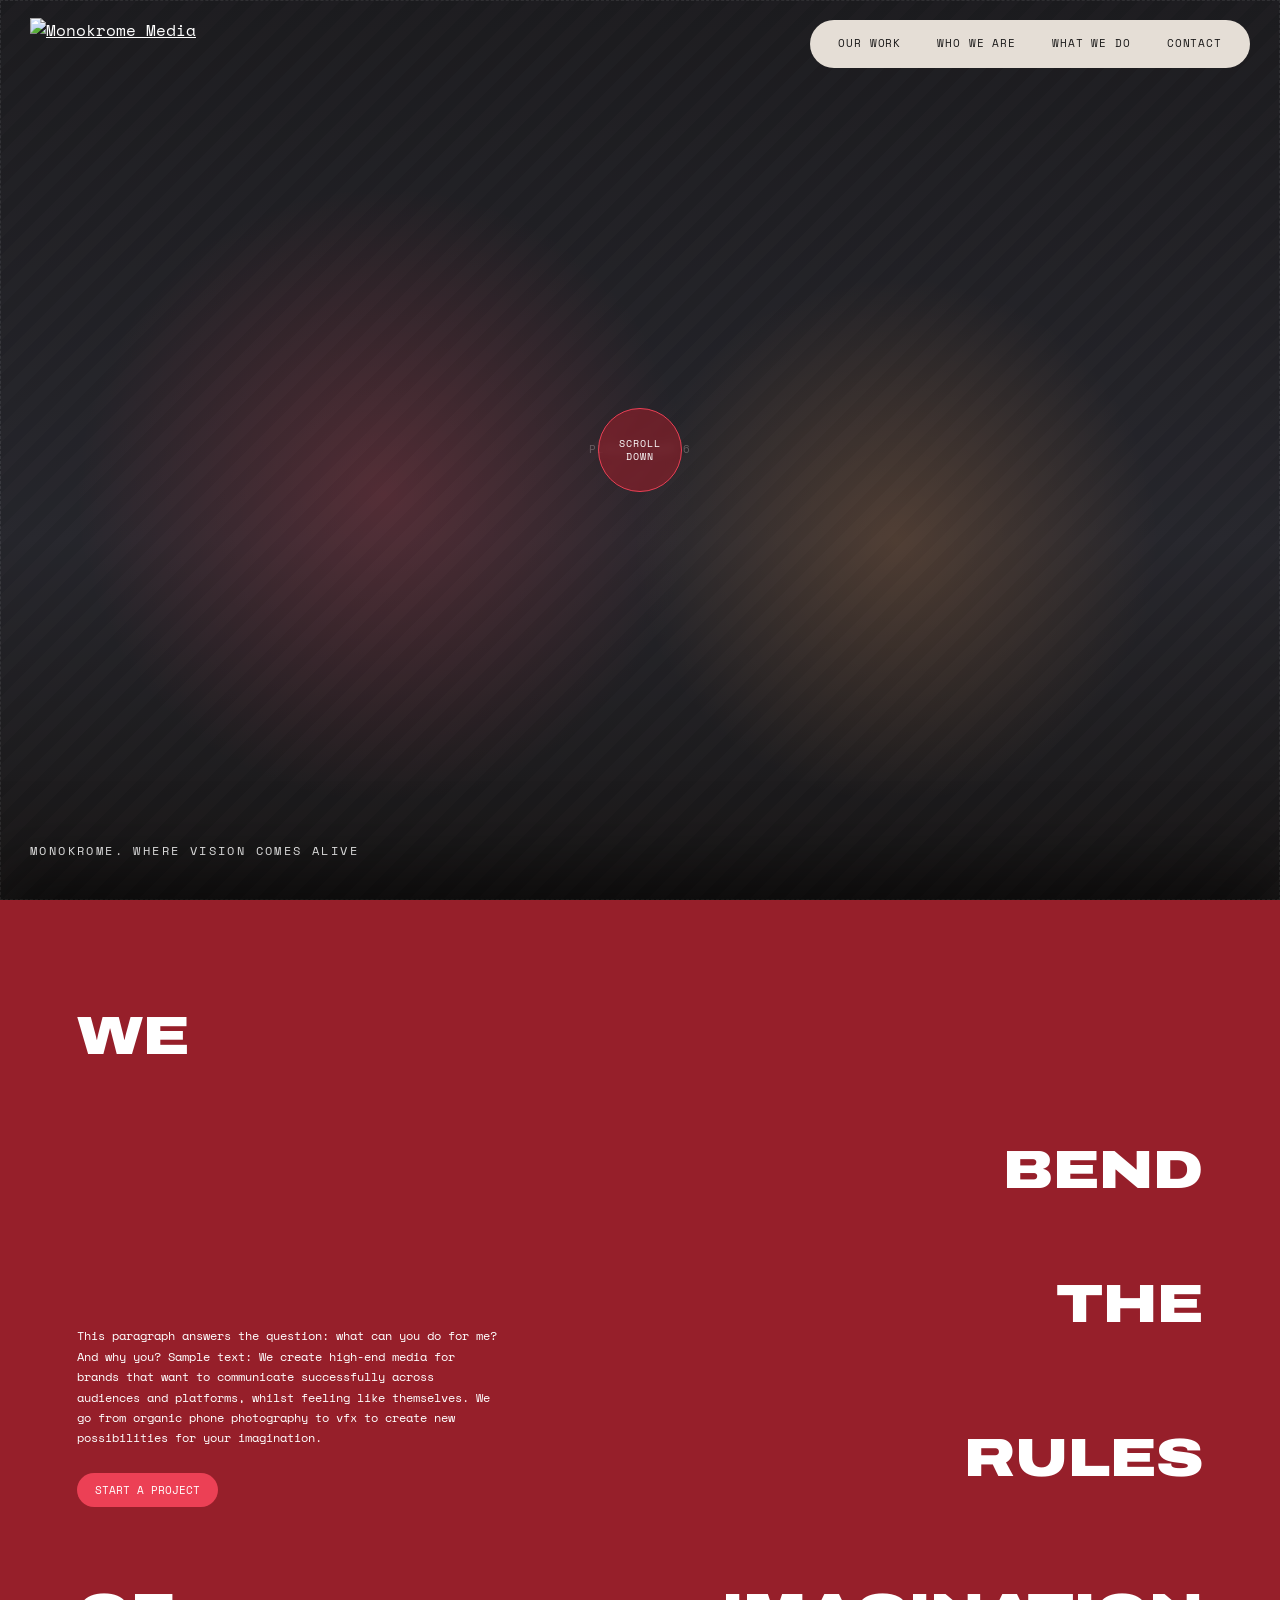
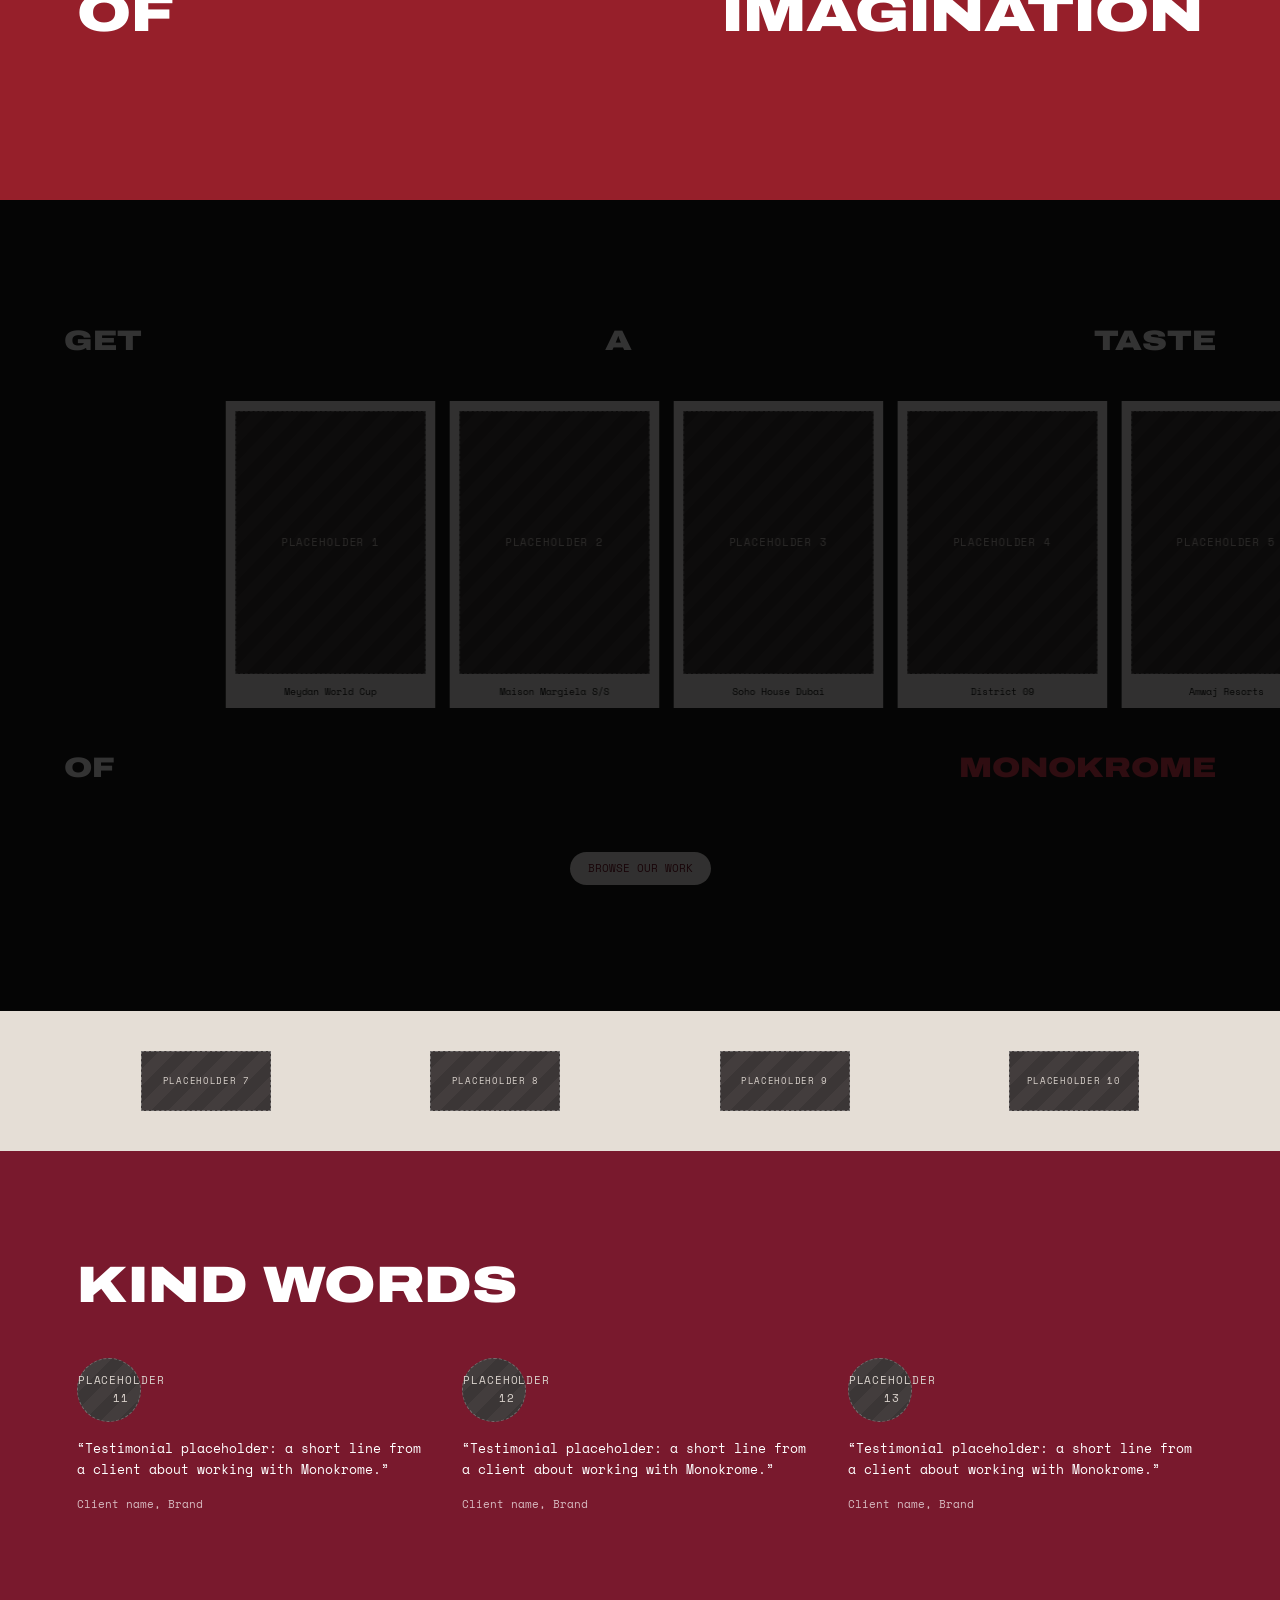
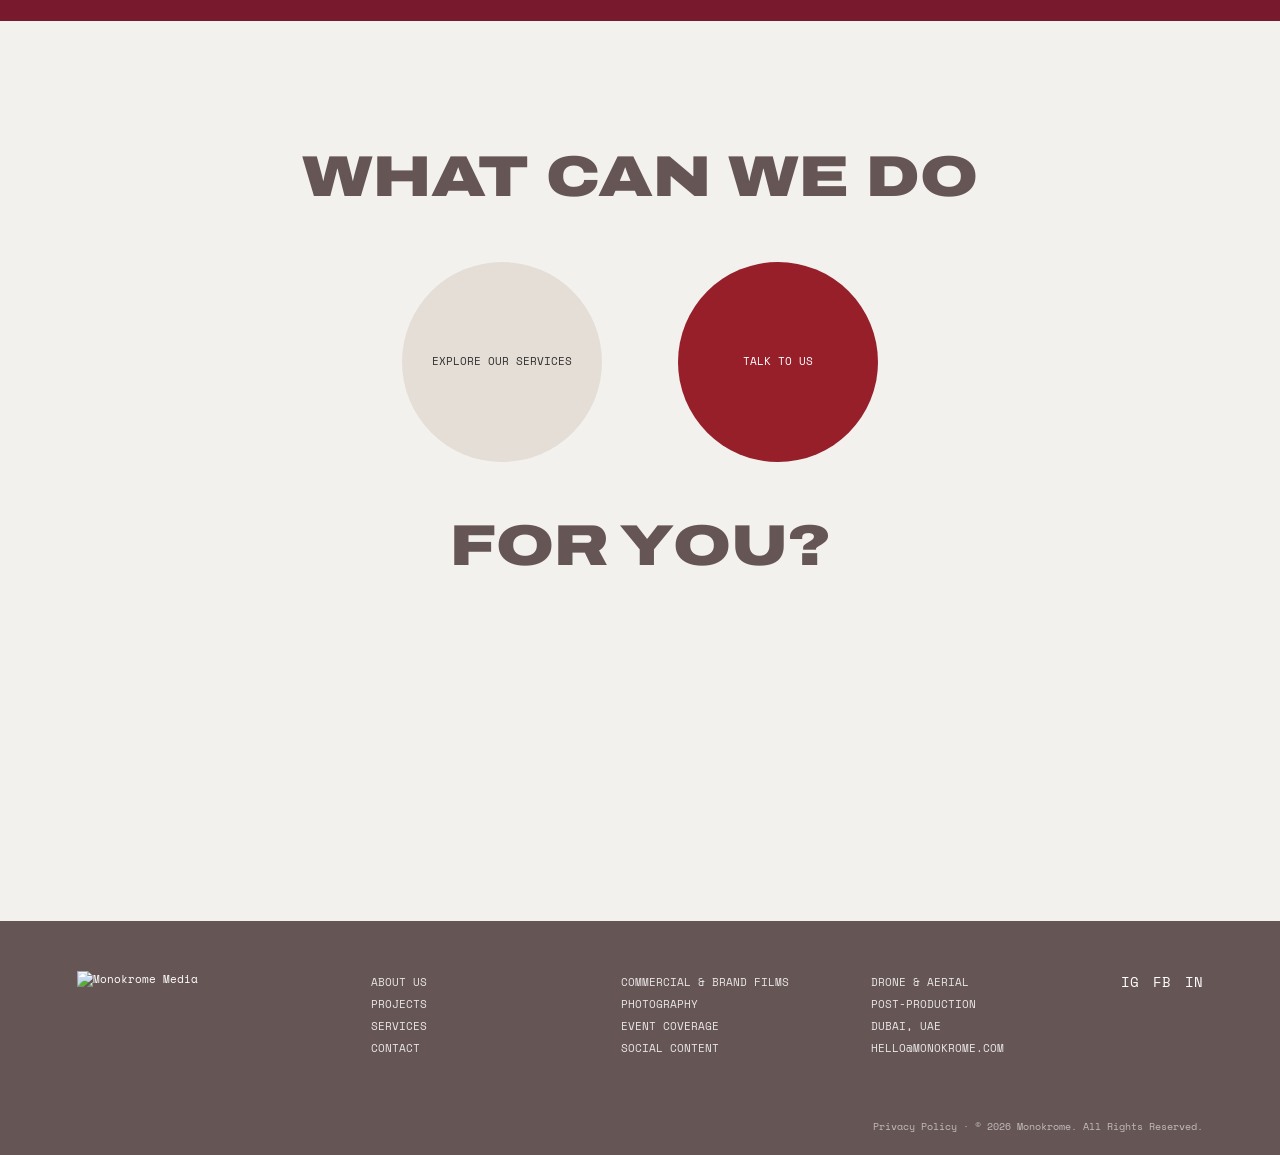
==== index.html @ 03d8eef6 "git now working perfectly and files commiting" ====
<!DOCTYPE html>
<html lang="en">
<head>
  <meta charset="utf-8">
  <meta name="viewport" content="width=device-width, initial-scale=1">
  <title>Where Vision Comes Alive | Monokrome Media</title>
  <link rel="icon" href="images/logo-black.png">
  <link rel="preconnect" href="https://fonts.googleapis.com">
  <link href="https://fonts.googleapis.com/css2?family=Archivo:wdth,wght@125,800;125,900&family=Space+Mono&display=swap" rel="stylesheet">
  <link rel="stylesheet" href="css/style.css">
</head>
<body class="home">
  <a class="brand" href="index.html" aria-label="Monokrome Media home"><img src="images/logo-white.png" alt="Monokrome Media"></a>
  <nav>
    <a href="work.html">Our Work</a>
    <a href="about.html">Who We Are</a>
    <a href="services.html">What We Do</a>
    <a href="contact.html">Contact</a>
  </nav>

  <main>
    <section id="hero">
      <div class="ph ph--fill" style="position:absolute;inset:0;opacity:.35;z-index:-1"><span>Placeholder 6</span></div>
      <!-- <video autoplay muted loop playsinline src="images/showreel.mp4"></video> -->
      <div class="tag">Monokrome. Where vision comes alive</div>
    </section>

    <section id="break">
      <h1 class="w w-we display">WE</h1>
      <h1 class="w w-verb display" id="verb">BREAK</h1>
      <div class="copy">
        This paragraph answers the question: what can you do for me? And why you? Sample text: We create high-end media for brands that want to communicate successfully across audiences and platforms, whilst feeling like themselves. We go from organic phone photography to vfx to create new possibilities for your imagination.
        <br><a class="btn" href="contact.html">Start a project</a>
      </div>
      <h1 class="w w-the display">THE</h1>
      <h1 class="w w-noun display" id="noun">LIMITS</h1>
      <h1 class="w w-of display">OF</h1>
      <h1 class="w w-poss display" id="poss">POSSIBILITY</h1>
    </section>

    <section id="work">
      <div class="dim" id="dim"></div>
      <div class="display title"><span>Get</span><span>A</span><span>Taste</span></div>
      <div class="track" id="track">
      <a class="card" href="project.html?p=Meydan+World+Cup"><div class="img"><div class="ph " style=""><span>Placeholder 1</span></div></div>Meydan World Cup</a>
      <a class="card" href="project.html?p=Maison+Margiela+S/S"><div class="img"><div class="ph " style=""><span>Placeholder 2</span></div></div>Maison Margiela S/S</a>
      <a class="card" href="project.html?p=Soho+House+Dubai"><div class="img"><div class="ph " style=""><span>Placeholder 3</span></div></div>Soho House Dubai</a>
      <a class="card" href="project.html?p=District+09"><div class="img"><div class="ph " style=""><span>Placeholder 4</span></div></div>District 09</a>
      <a class="card" href="project.html?p=Amwaj+Resorts"><div class="img"><div class="ph " style=""><span>Placeholder 5</span></div></div>Amwaj Resorts</a>
      </div>
      <div class="display title title--bottom"><span>Of</span><span class="coral">Monokrome</span></div>
      <a class="btn btn--light" href="work.html">Browse our work</a>
    </section>

    <section id="clients"><div class="ph ph--logo" style=""><span>Placeholder 7</span></div><div class="ph ph--logo" style=""><span>Placeholder 8</span></div><div class="ph ph--logo" style=""><span>Placeholder 9</span></div><div class="ph ph--logo" style=""><span>Placeholder 10</span></div></section>

    <section id="quotes">
      <h2 class="display" data-reveal="up">Kind words</h2>
      <div class="quote-grid">
      <figure class="quote" data-reveal="up" style="--d:0.0s">
        <div class="ph ph--avatar" style=""><span>Placeholder 11</span></div>
        <blockquote>“Testimonial placeholder: a short line from a client about working with Monokrome.”</blockquote>
        <figcaption>Client name, Brand</figcaption>
      </figure>
      <figure class="quote" data-reveal="up" style="--d:0.12s">
        <div class="ph ph--avatar" style=""><span>Placeholder 12</span></div>
        <blockquote>“Testimonial placeholder: a short line from a client about working with Monokrome.”</blockquote>
        <figcaption>Client name, Brand</figcaption>
      </figure>
      <figure class="quote" data-reveal="up" style="--d:0.24s">
        <div class="ph ph--avatar" style=""><span>Placeholder 13</span></div>
        <blockquote>“Testimonial placeholder: a short line from a client about working with Monokrome.”</blockquote>
        <figcaption>Client name, Brand</figcaption>
      </figure>
      </div>
    </section>

    <section id="what">
      <h2 class="display">What can we do</h2>
      <div class="circles">
        <a class="circle circle--light" href="services.html">Explore our services</a>
        <a class="circle circle--dark" href="contact.html">Talk to us</a>
      </div>
      <h2 class="display">For you?</h2>
    </section>
  </main>

  <footer id="contact-footer">
    <div class="logo"><img src="images/logo-white.png" alt="Monokrome Media"></div>
    <ul>
      <li><a href="about.html">About Us</a></li>
      <li><a href="work.html">Projects</a></li>
      <li><a href="services.html">Services</a></li>
      <li><a href="contact.html">Contact</a></li>
    </ul>
    <ul><li>Commercial &amp; Brand Films</li><li>Photography</li><li>Event Coverage</li><li>Social Content</li></ul>
    <ul><li>Drone &amp; Aerial</li><li>Post-Production</li><li>Dubai, UAE</li><li>hello@monokrome.com</li></ul>
    <div class="social"><a href="#">IG</a><a href="#">FB</a><a href="#">IN</a></div>
    <div class="small">Privacy Policy · © 2026 Monokrome. All Rights Reserved.</div>
  </footer>
  <div class="scroll-btn" id="scrollBtn" aria-hidden="true">Scroll<br>down</div>
  <script src="js/common.js"></script>
  <script src="js/home.js"></script>
</body>
</html>
---- css/style.css ----
/* ===== Variables & reset ===== */
:root {
  --crimson: #79192D; --cherry: #961f2a; --ivory: #F2F1ED; --taupe: #E5DED6;
  --coral: #EC4055; --slate: #323131; --black: #1B1A1A; --mauve: #665555;
}
* { box-sizing: border-box; margin: 0; padding: 0; }
html { scroll-behavior: smooth; }
body { font-family: 'Space Mono', monospace; background: var(--black); color: #fff; line-height: 1.6; }
img { max-width: 100%; display: block; }
a { color: inherit; }
h1, h2, .display { font-family: 'Archivo', 'Arial Black', sans-serif; font-stretch: 125%; font-weight: 900; text-transform: uppercase; line-height: 1.05; }
h3 { font-family: 'Archivo', sans-serif; font-stretch: 125%; text-transform: uppercase; }
.coral { color: var(--coral); }
.cream { color: var(--taupe); }

/* ===== Placeholders ===== */
.ph { position: relative; display: grid; place-items: center; width: 100%; height: 100%; min-height: 60px;
  background: repeating-linear-gradient(135deg, #3b3636 0 12px, #433d3d 12px 24px); color: #d9d2cc;
  font-size: 11px; letter-spacing: .08em; text-transform: uppercase; text-align: center; border: 1px dashed #ffffff44; }
.ph--fill { position: absolute; inset: 0; }
.ph--logo { width: 130px; height: 48px; flex: none; font-size: 9px; }
.ph--avatar { width: 64px; height: 64px; border-radius: 50%; }
.ph--portrait { aspect-ratio: 4 / 5; }
.play { position: absolute; left: 50%; top: 50%; width: 64px; height: 64px; margin: -32px 0 0 -32px; border-radius: 50%; background: #0008; }
.play::after { content: ''; position: absolute; left: 25px; top: 18px; border-left: 20px solid #fff; border-top: 14px solid transparent; border-bottom: 14px solid transparent; }

/* ===== Header ===== */
.brand { position: fixed; top: 18px; left: 30px; z-index: 50; }
.brand img { height: 64px; width: auto; }
body.light .brand img, body.taupe .brand img { filter: invert(1); }
nav { position: fixed; top: 20px; right: 30px; z-index: 50; display: flex; align-items: center; gap: 16px; padding: 10px 18px; background: var(--taupe); border-radius: 40px; }
body.taupe nav { background: var(--ivory); }
nav a { color: var(--black); text-decoration: none; font-size: 11px; text-transform: uppercase; letter-spacing: .08em; padding: 5px 10px; border-radius: 20px; transition: color .2s; }
nav a:hover { color: var(--coral); }
nav a.active { background: var(--coral); color: #fff; }

/* ===== Buttons ===== */
.btn { display: inline-block; margin-top: 24px; padding: 8px 18px; background: var(--coral); color: #fff; border: 0; border-radius: 20px;
  font: inherit; font-size: 11px; text-transform: uppercase; text-decoration: none; cursor: pointer; }
.btn--light { background: var(--ivory); color: var(--crimson); }
.link { background: none; border: 0; color: inherit; font: inherit; text-decoration: underline; text-transform: uppercase; cursor: pointer; }
.pill { padding: 8px 26px; border: 0; border-radius: 20px; background: var(--ivory); color: var(--black); font: inherit; font-size: 11px; text-transform: uppercase; cursor: pointer; }
.pill.active, .pill:hover { background: var(--coral); color: #fff; }

/* ===== Reveal animations ===== */
[data-reveal] { opacity: 0; transition: transform .9s cubic-bezier(.2,.7,.2,1), opacity .9s; transition-delay: var(--d, 0s); }
[data-reveal="left"] { transform: translateX(-12vw); }
[data-reveal="right"] { transform: translateX(12vw); }
[data-reveal="up"] { transform: translateY(70px); }
[data-reveal].in { opacity: 1; transform: none; }

/* ===== Footer ===== */
footer { position: relative; z-index: 2; display: grid; grid-template-columns: 1.2fr 1fr 1fr 1fr auto; gap: 30px; padding: 50px 6vw 20px; background: var(--mauve); font-size: 11px; }
footer .logo img { height: 70px; width: auto; }
footer ul { list-style: none; line-height: 2; text-transform: uppercase; opacity: .85; }
footer a { text-decoration: none; }
.social { display: flex; gap: 14px; font-size: 14px; }
.small { grid-column: 1 / -1; margin-top: 30px; text-align: right; font-size: 10px; opacity: .6; }

/* ===== Home ===== */
#hero { position: sticky; top: 0; z-index: 0; height: 100vh; overflow: hidden; cursor: pointer;
  background: radial-gradient(circle at 70% 60%, #d98a4a55, transparent 25%), radial-gradient(circle at 30% 55%, #ec405555, transparent 30%), linear-gradient(#0b0d12, #1a1d26 60%, #050505); }
#hero video { position: absolute; inset: 0; width: 100%; height: 100%; object-fit: cover; }
#hero .tag { position: absolute; bottom: 40px; left: 30px; font-size: 12px; letter-spacing: .2em; text-transform: uppercase; }
.scroll-btn { position: fixed; top: 0; left: 0; z-index: 40; display: grid; place-items: center; width: 84px; height: 84px; border-radius: 50%;
  background: #961f2a99; border: 1px solid var(--coral); backdrop-filter: blur(4px); color: #fff; font-size: 10px; line-height: 1.3; text-align: center;
  text-transform: uppercase; letter-spacing: .1em; pointer-events: none; opacity: 0; transition: opacity .3s; will-change: transform; }
.scroll-btn.visible { opacity: 1; }
@media (hover: none) { .scroll-btn { display: none; } }
#break { position: relative; z-index: 2; min-height: 100vh; padding: 12vh 6vw; background: var(--cherry); box-shadow: 0 -30px 60px #0008;
  display: grid; grid-template-columns: 1fr 1fr; grid-template-rows: repeat(5, auto); gap: 3vh 0; }
#break .w { font-size: clamp(28px, 4.2vw, 60px); cursor: pointer; user-select: none; transition: opacity .35s, color .2s; }
#break .w.locked { color: var(--coral); }
.w-we { grid-area: 1 / 1; } .w-verb { grid-area: 2 / 2; justify-self: end; } .w-the { grid-area: 3 / 2; justify-self: end; }
.w-noun { grid-area: 4 / 2; justify-self: end; } .w-of { grid-area: 5 / 1; } .w-poss { grid-area: 5 / 2; justify-self: end; }
.copy { grid-area: 3 / 1 / 5 / 2; align-self: center; max-width: 420px; font-size: 12px; line-height: 1.7; }
#work { position: relative; z-index: 2; overflow: hidden; padding: 14vh 4vw; background: var(--black); text-align: center; }
#work .title { display: flex; justify-content: space-between; padding: 0 1vw; margin-bottom: 5vh; font-size: clamp(18px, 2.2vw, 30px); opacity: 0; transition: opacity 1.2s; }
#work .title.in { opacity: 1; }
#work .title--bottom { margin: 5vh 0; }
.dim { position: absolute; inset: 0; z-index: 5; background: #000; opacity: 0; pointer-events: none; }
.track { display: flex; justify-content: center; gap: 1.2vw; perspective: 1200px; transition: transform .15s; }
.card { display: block; width: 17vw; min-width: 130px; padding: 10px 10px 8px; background: var(--ivory); color: var(--black); font-size: 10px; text-decoration: none; transition: transform .3s; }
.card:hover { transform: translateY(-8px); }
.card .img { aspect-ratio: 3 / 4; margin-bottom: 10px; }
.card small { display: block; opacity: .55; }
#clients { position: relative; z-index: 2; display: flex; align-items: center; justify-content: space-around; gap: 30px; padding: 40px 6vw; background: var(--taupe); }
#quotes { position: relative; z-index: 2; padding: 12vh 6vw; background: var(--crimson); }
#quotes h2 { font-size: clamp(28px, 4vw, 56px); margin-bottom: 5vh; }
.quote-grid { display: grid; grid-template-columns: repeat(auto-fit, minmax(240px, 1fr)); gap: 30px; }
.quote blockquote { margin: 16px 0; font-size: 13px; }
.quote figcaption { font-size: 11px; opacity: .7; }
#what { position: relative; z-index: 2; min-height: 100vh; padding: 14vh 4vw; background: var(--ivory); color: var(--mauve); text-align: center; }
#what h2 { font-size: clamp(28px, 4.5vw, 64px); }
.circles { display: flex; justify-content: center; gap: 6vw; margin: 6vh 0; }
.circle { display: grid; place-items: center; width: min(18vw, 200px); height: min(18vw, 200px); min-width: 130px; min-height: 130px; border-radius: 50%;
  font-size: 11px; text-transform: uppercase; text-decoration: none; animation: float 5s ease-in-out infinite; }
.circle--light { background: var(--taupe); color: var(--slate); }
.circle--dark { background: var(--cherry); color: #fff; animation-duration: 6s; animation-delay: -2.5s; }
@keyframes float { 50% { transform: translateY(-22px); } }

/* ===== Inner pages: shared ===== */
.page { padding: 150px 5vw 80px; min-height: 100vh; }
.page-head { display: flex; flex-wrap: wrap; align-items: flex-end; gap: 30px 5vw; margin-bottom: 60px; }
.page-head h1 { font-size: clamp(34px, 6vw, 88px); }
.page-head p { max-width: 460px; font-size: 13px; }
.page-head--maroon h1 { color: var(--cherry); }
.page-head--mauve h1 { color: var(--mauve); }
body.light { background: var(--ivory); color: var(--black); }
body.taupe { background: var(--taupe); color: var(--slate); }

/* ===== Work ===== */
.filters { display: flex; flex-wrap: wrap; gap: 16px; margin-bottom: 60px; }
.grid { display: grid; grid-template-columns: repeat(auto-fill, minmax(220px, 1fr)); gap: 40px 3vw; }
.grid--3 { grid-template-columns: repeat(3, 1fr); margin-top: 30px; }
.grid--3 .ph { aspect-ratio: 4 / 3; }
.card--work { width: auto; }
.hidden-card, .card--work.filtered-out { display: none; }
.more { text-align: center; margin-top: 70px; }
.p-hero { position: relative; aspect-ratio: 16 / 7; }

/* ===== Services ===== */
.svc { display: grid; grid-template-columns: minmax(260px, 1fr) 2fr; min-height: 560px; }
.svc-list { list-style: none; background: var(--crimson); padding: 40px 30px; display: flex; flex-direction: column; gap: 18px; }
.svc-item { background: none; border: 0; color: #fff; font-family: 'Archivo', sans-serif; font-stretch: 125%; font-weight: 800; font-size: clamp(16px, 1.8vw, 26px);
  text-transform: uppercase; text-align: left; cursor: pointer; transition: color .25s, transform .25s; }
.svc-item:hover, .svc-item.active { color: var(--coral); transform: translateX(8px); }
.svc-stage { position: relative; min-height: 560px; }
.svc-panel { position: absolute; inset: 0; display: grid; grid-template-columns: 1fr; opacity: 0; pointer-events: none; transition: opacity .4s; color: #fff; }
.svc-panel.show { opacity: 1; pointer-events: auto; }
.svc-img { position: absolute; inset: 0; }
.svc-panel p { position: absolute; right: 30px; bottom: 30px; max-width: 460px; padding: 20px; background: #000a; font-size: 12px; line-height: 1.7; }
.svc-panel a { text-decoration: underline; }
.bg-coral { background: var(--coral); } .bg-cherry { background: var(--cherry); } .bg-crimson { background: var(--crimson); } .bg-slate { background: var(--slate); }
.band { padding: 90px 0 30px; }
.band--taupe { background: var(--taupe); margin: 60px -5vw -80px; padding: 90px 5vw 90px; }
.band h2 { font-size: clamp(26px, 3.5vw, 48px); color: var(--cherry); margin-bottom: 40px; }
.steps, .tiers { display: grid; grid-template-columns: repeat(auto-fit, minmax(220px, 1fr)); gap: 30px; }
.step b { font-family: 'Archivo', sans-serif; font-size: 38px; color: var(--coral); }
.step p, .tier p { font-size: 12px; margin-top: 8px; }
.tier { padding: 28px; background: var(--ivory); color: var(--slate); }

/* ===== About ===== */
body.about { background: var(--cherry); }
.about-hero { position: relative; padding: 150px 4vw 110px; min-height: 100vh; background: var(--cherry); overflow: hidden; }
.headline { position: relative; z-index: 3; font-size: clamp(34px, 7vw, 100px); color: var(--coral); }
.headline .line { display: block; }
.headline .line--r { text-align: right; }
.about-media { position: relative; z-index: 1; width: 62%; margin: -2.2vw 0 0 auto; aspect-ratio: 16 / 9; }
.about-copy { position: absolute; z-index: 2; left: 4vw; top: 52%; max-width: 380px; font-size: 11px; line-height: 1.7; }
.about-copy p { margin-bottom: 14px; }
.people { display: grid; grid-template-columns: 1fr 1.4fr; gap: 5vw; padding: 100px 6vw; background: var(--cherry); align-items: center; }
.people h2 { font-size: clamp(24px, 3.2vw, 44px); color: var(--taupe); margin-bottom: 20px; }
.people p { font-size: 13px; max-width: 520px; }
.bts { display: grid; grid-template-columns: repeat(3, 1fr); gap: 14px; margin-top: 30px; }
.bts .ph { aspect-ratio: 1; }
.partners { background: var(--taupe); padding: 40px 0; overflow: hidden; }
.big { font-size: clamp(60px, 14vw, 210px); color: var(--ivory); text-align: center; line-height: .95; }
.marquee { overflow: hidden; margin: 14px 0; }
.row { display: flex; gap: 50px; width: max-content; animation: scroll 30s linear infinite; }
.marquee--rev .row { animation-direction: reverse; }
@keyframes scroll { to { transform: translateX(-50%); } }
.bespoke { position: relative; display: grid; grid-template-columns: 1fr 1fr; gap: 30px 4vw; padding: 100px 6vw; background: var(--crimson); }
.bespoke .b-left { grid-column: 1; aspect-ratio: 16 / 9; width: 70%; }
.bespoke .b-right { grid-column: 2; grid-row: 1 / 3; aspect-ratio: 4 / 3; }
.bespoke h2 { grid-column: 1; font-size: clamp(22px, 2.6vw, 38px); position: relative; z-index: 2; margin-right: -9vw; }
.bespoke p { grid-column: 1; font-size: 12px; max-width: 460px; }
.bespoke .btn { justify-self: start; }

/* ===== Contact ===== */
.contact { display: grid; grid-template-columns: 1.4fr 1fr; gap: 6vw; }
.brief { display: grid; gap: 18px; }
.brief h2, .reach h2 { font-family: 'Archivo', sans-serif; font-stretch: 125%; text-transform: uppercase; font-size: 22px; }
.brief label { display: grid; gap: 6px; font-size: 11px; text-transform: uppercase; }
.brief input, .brief select, .brief textarea { padding: 12px; border: 1px solid #66555588; background: var(--ivory); font: inherit; font-size: 13px; color: var(--black); }
.brief .btn { justify-self: start; }
.reach p { margin: 12px 0; font-size: 13px; }
.map { aspect-ratio: 4 / 3; margin-top: 24px; }

/* ===== Responsive ===== */
@media (max-width: 800px) {
  nav { gap: 4px; padding: 8px 10px; top: 14px; right: 10px; }
  nav a { padding: 4px 6px; font-size: 9px; }
  .brand { left: 14px; top: 14px; } .brand img { height: 40px; }
  .track { overflow-x: auto; justify-content: flex-start; }
  #clients { flex-wrap: wrap; }
  footer { grid-template-columns: 1fr 1fr; }
  .svc, .people, .contact, .bespoke { grid-template-columns: 1fr; }
  .svc-stage { min-height: 460px; }
  .about-media { width: 100%; margin-top: 20px; }
  .about-copy { position: static; margin-top: 24px; }
  .bespoke .b-left, .bespoke .b-right { grid-column: 1; grid-row: auto; width: 100%; }
  .bespoke h2 { margin-right: 0; }
  .grid--3 { grid-template-columns: 1fr; }
}
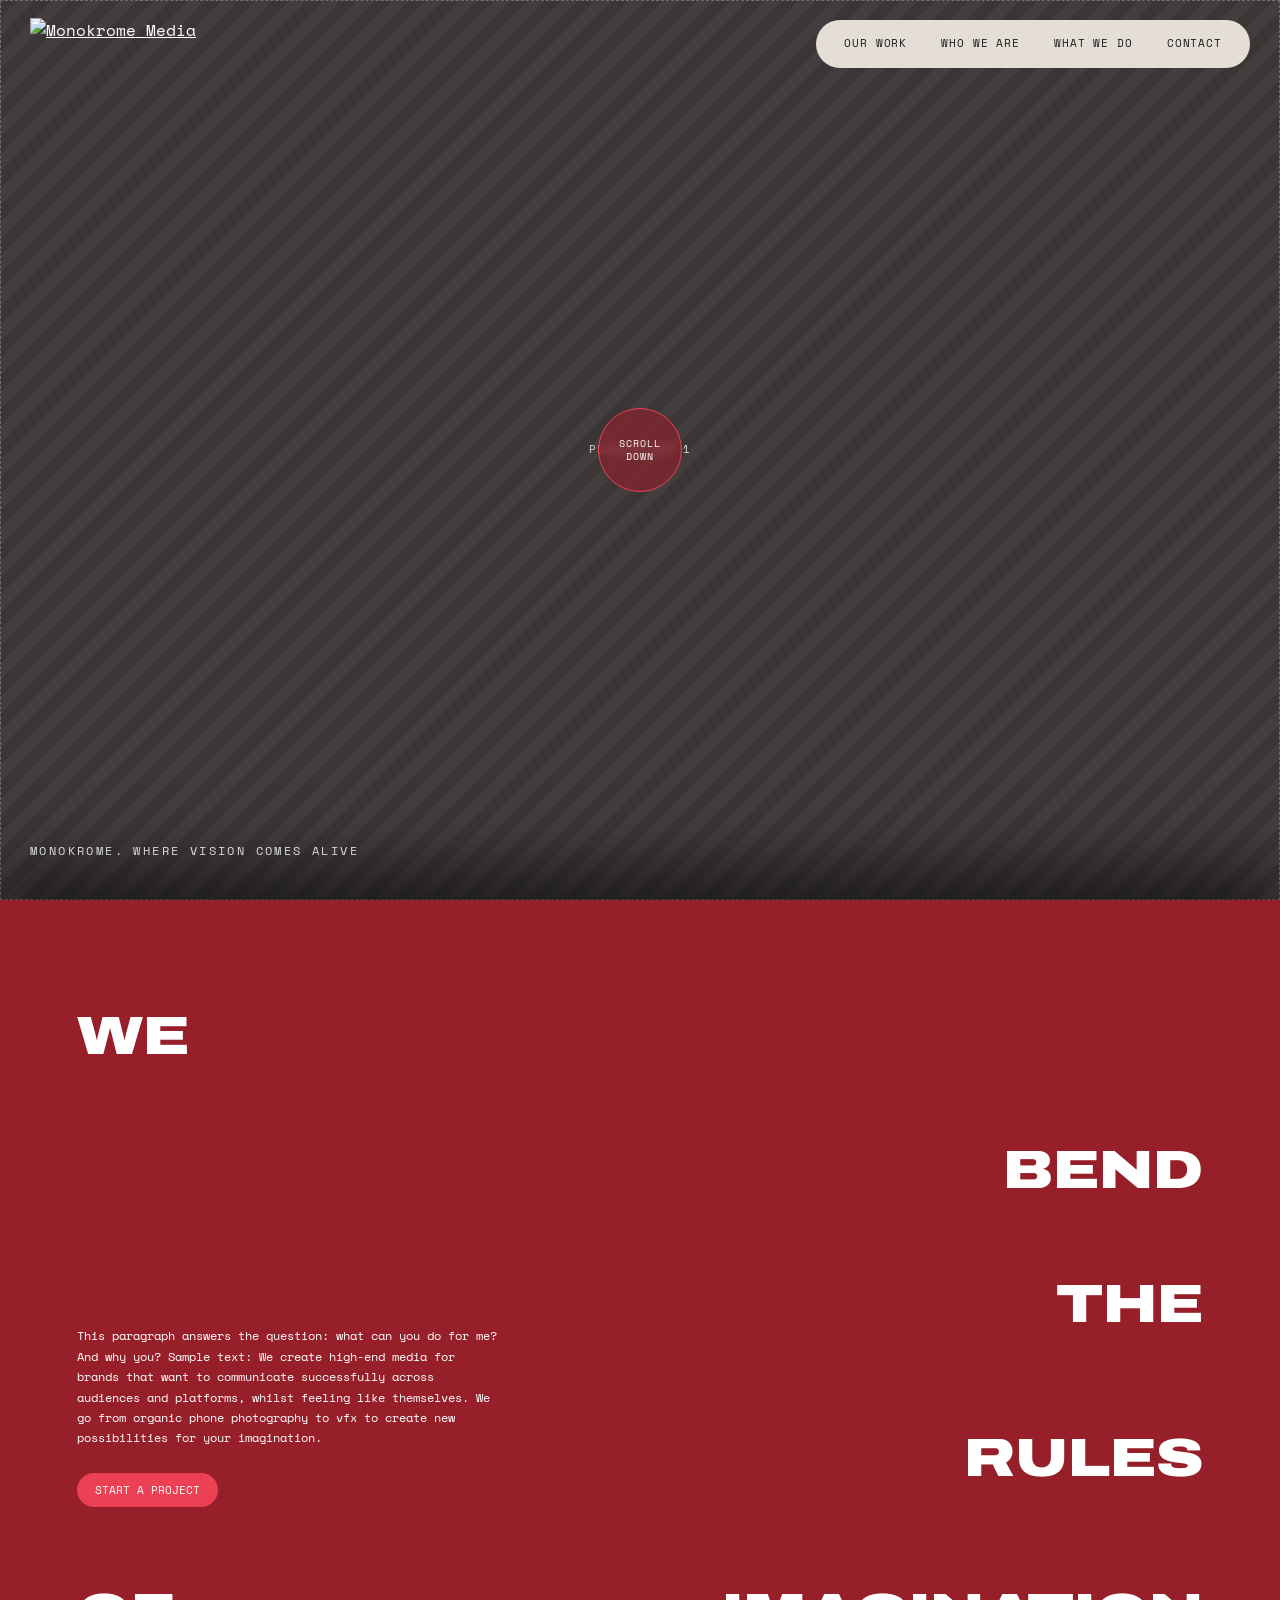
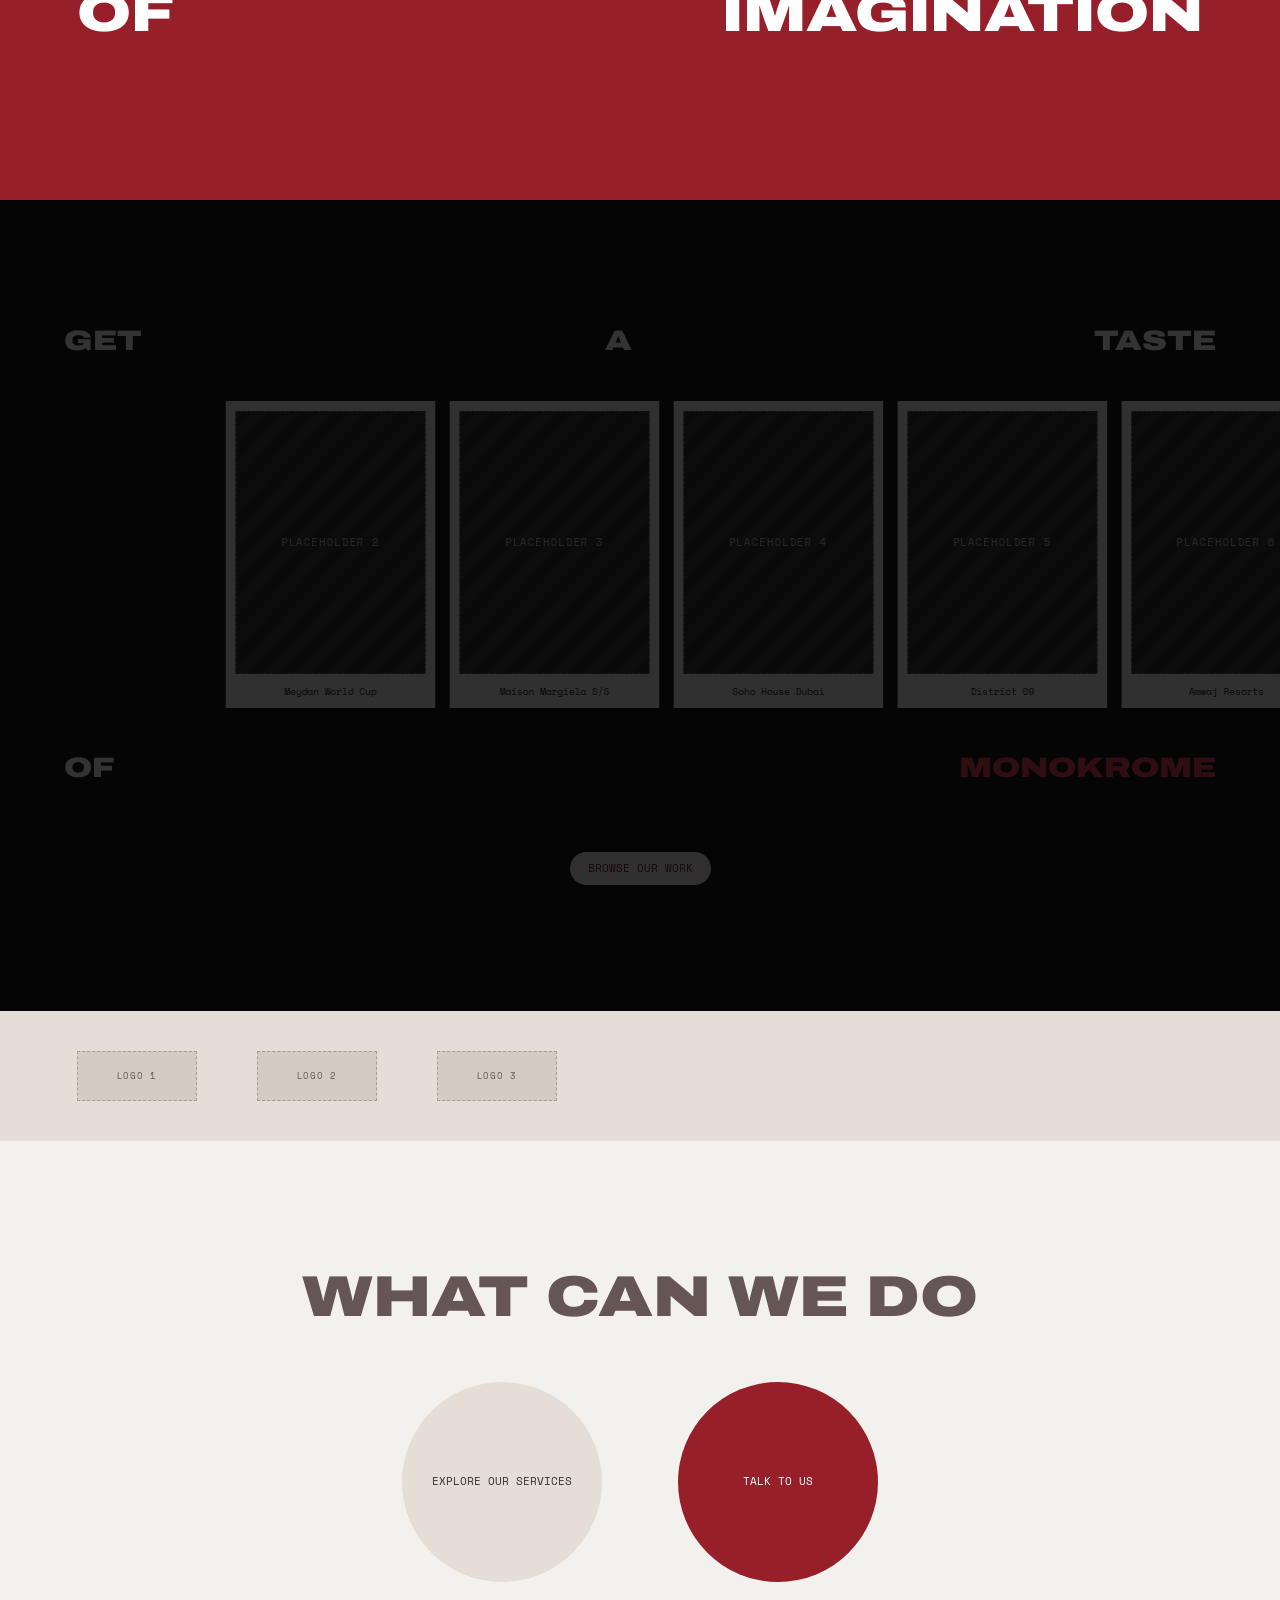
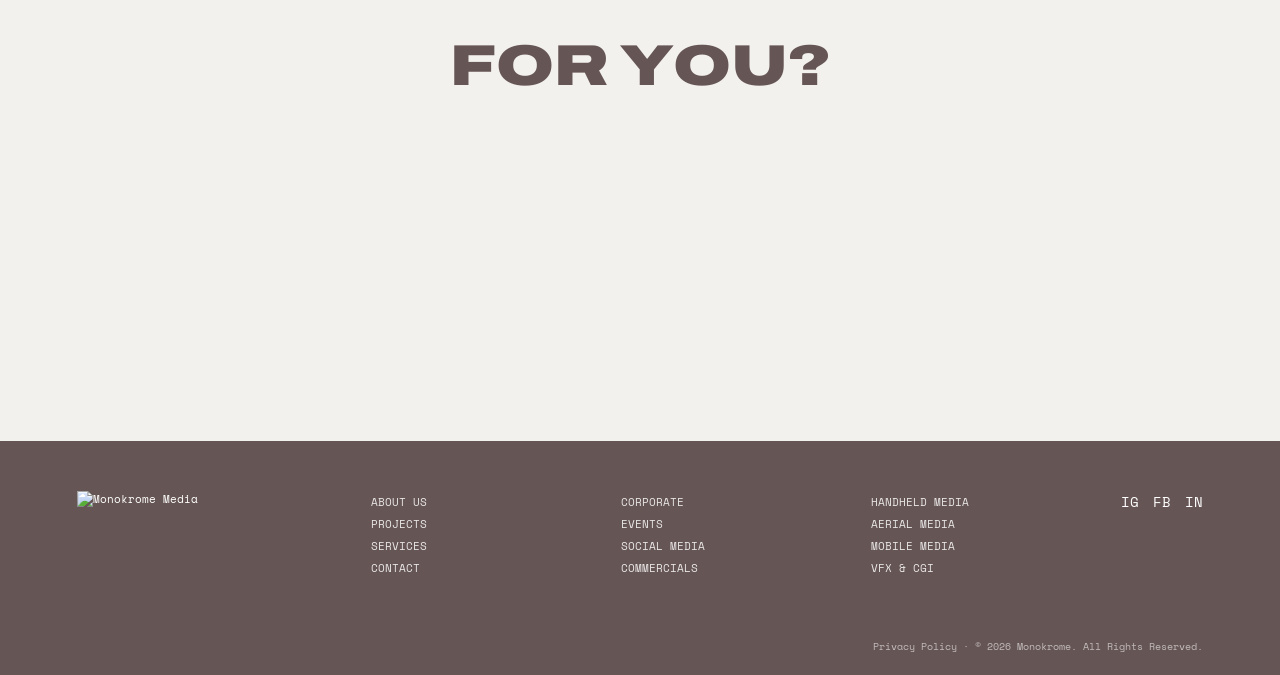
==== commit c807592f: "bug fixes" ====
--- a/index.html
+++ b/index.html
@@ -1,105 +1,135 @@
 <!DOCTYPE html>
-<html lang="en">
-<head>
-  <meta charset="utf-8">
-  <meta name="viewport" content="width=device-width, initial-scale=1">
-  <title>Where Vision Comes Alive | Monokrome Media</title>
-  <link rel="icon" href="images/logo-black.png">
-  <link rel="preconnect" href="https://fonts.googleapis.com">
-  <link href="https://fonts.googleapis.com/css2?family=Archivo:wdth,wght@125,800;125,900&family=Space+Mono&display=swap" rel="stylesheet">
-  <link rel="stylesheet" href="css/style.css">
-</head>
+<html lang="en"><head><meta charset="utf-8"><meta name="viewport" content="width=device-width, initial-scale=1">
+<title>Where Vision Comes Alive | Monokrome Media</title><link rel="icon" href="images/logo-black.png">
+<link href="https://fonts.googleapis.com/css2?family=Archivo:wdth,wght@125,800;125,900&family=Space+Mono&display=swap" rel="stylesheet">
+<style>
+:root{--crimson:#79192D;--cherry:#961f2a;--ivory:#F2F1ED;--taupe:#E5DED6;--coral:#EC4055;--slate:#323131;--black:#1B1A1A;--mauve:#665555}
+*{box-sizing:border-box;margin:0;padding:0}
+html{scroll-behavior:smooth}
+body{font-family:'Space Mono',monospace;background:var(--black);color:#fff;line-height:1.6;overflow-x:hidden}
+img{max-width:100%;display:block}a{color:inherit}
+h1,h2,.display{font-family:'Archivo','Arial Black',sans-serif;font-stretch:125%;font-weight:900;text-transform:uppercase;line-height:1.05}
+.coral{color:var(--coral)}.cream{color:var(--taupe)}
+.ph{position:relative;display:grid;place-items:center;width:100%;height:100%;min-height:50px;background:repeating-linear-gradient(135deg,#3b3636 0 12px,#433d3d 12px 24px);color:#d9d2cc;font-size:11px;letter-spacing:.08em;text-transform:uppercase;text-align:center;border:1px dashed #ffffff44}
+.ph--fill{position:absolute;inset:0}
+.ph--logo{width:120px;height:44px;flex:none;font-size:9px;background:#d4cbc2;color:#665555;border:1px dashed #66555566}
+.play{position:absolute;left:50%;top:50%;width:64px;height:64px;margin:-32px 0 0 -32px;border-radius:50%;background:#0008}
+.play::after{content:'';position:absolute;left:25px;top:18px;border-left:20px solid #fff;border-top:14px solid transparent;border-bottom:14px solid transparent}
+.brand{position:fixed;top:18px;left:30px;z-index:50}.brand img{height:64px;width:auto}
+body.light .brand img,body.taupe .brand img{filter:invert(1)}
+nav{position:fixed;top:20px;right:30px;z-index:50;display:flex;align-items:center;gap:14px;padding:10px 18px;background:var(--taupe);border-radius:40px}
+nav a{color:var(--black);text-decoration:none;font-size:11px;text-transform:uppercase;letter-spacing:.08em;padding:5px 10px;border-radius:20px;transition:color .2s}
+nav a:hover{color:var(--coral)}nav a.active{background:var(--coral);color:#fff}
+.btn{display:inline-block;margin-top:24px;padding:8px 18px;background:var(--coral);color:#fff;border:0;border-radius:20px;font:inherit;font-size:11px;text-transform:uppercase;text-decoration:none;cursor:pointer}
+.btn--light{background:var(--ivory);color:var(--crimson)}
+.link{background:none;border:0;color:inherit;font:inherit;text-decoration:underline;text-transform:uppercase;cursor:pointer}
+.pill{padding:8px 26px;border:0;border-radius:20px;background:var(--ivory);color:var(--black);font:inherit;font-size:11px;text-transform:uppercase;cursor:pointer}
+.pill.active,.pill:hover{background:var(--coral);color:#fff}
+[data-reveal]{opacity:0;transition:transform .9s cubic-bezier(.2,.7,.2,1),opacity .9s;transition-delay:var(--d,0s)}
+[data-reveal=left]{transform:translateX(-12vw)}[data-reveal=right]{transform:translateX(12vw)}[data-reveal=up]{transform:translateY(70px)}
+[data-reveal].in{opacity:1;transform:none}
+footer{position:relative;z-index:2;display:grid;grid-template-columns:1.2fr 1fr 1fr 1fr auto;gap:30px;padding:50px 6vw 20px;background:var(--mauve);font-size:11px;color:#fff}
+footer .logo img{height:70px;width:auto}
+footer ul{list-style:none;line-height:2;text-transform:uppercase;opacity:.85}footer a{text-decoration:none}
+.social{display:flex;gap:14px;font-size:14px}.small{grid-column:1/-1;margin-top:30px;text-align:right;font-size:10px;opacity:.6}
+#hero{position:sticky;top:0;z-index:0;height:100vh;overflow:hidden;cursor:pointer;background:radial-gradient(circle at 70% 60%,#d98a4a55,transparent 25%),radial-gradient(circle at 30% 55%,#ec405555,transparent 30%),linear-gradient(#0b0d12,#1a1d26 60%,#050505)}
+#hero video{position:absolute;inset:0;width:100%;height:100%;object-fit:cover}
+#hero .tag{position:absolute;bottom:40px;left:30px;font-size:12px;letter-spacing:.2em;text-transform:uppercase}
+.scroll-btn{position:fixed;top:0;left:0;z-index:40;display:grid;place-items:center;width:84px;height:84px;border-radius:50%;background:#961f2a99;border:1px solid var(--coral);backdrop-filter:blur(4px);color:#fff;font-size:10px;line-height:1.3;text-align:center;text-transform:uppercase;letter-spacing:.1em;pointer-events:none;opacity:0;transition:opacity .3s;will-change:transform}
+.scroll-btn.visible{opacity:1}@media(hover:none){.scroll-btn{display:none}}
+#break{position:relative;z-index:2;min-height:100vh;padding:12vh 6vw;background:var(--cherry);box-shadow:0 -30px 60px #0008;display:grid;grid-template-columns:1fr 1fr;grid-template-rows:repeat(5,auto);gap:3vh 0}
+#break .w{font-size:clamp(28px,4.2vw,60px);cursor:pointer;user-select:none;transition:opacity .35s,color .2s}#break .w.locked{color:var(--coral)}
+.w-we{grid-area:1/1}.w-verb{grid-area:2/2;justify-self:end}.w-the{grid-area:3/2;justify-self:end}.w-noun{grid-area:4/2;justify-self:end}.w-of{grid-area:5/1}.w-poss{grid-area:5/2;justify-self:end}
+.copy{grid-area:3/1/5/2;align-self:center;max-width:420px;font-size:12px;line-height:1.7}
+#work{position:relative;z-index:2;overflow:hidden;padding:14vh 4vw;background:var(--black);text-align:center}
+#work .title{display:flex;justify-content:space-between;padding:0 1vw;margin-bottom:5vh;font-size:clamp(18px,2.2vw,30px);opacity:0;transition:opacity 1.2s}#work .title.in{opacity:1}#work .title--bottom{margin:5vh 0}
+.dim{position:absolute;inset:0;z-index:5;background:#000;opacity:0;pointer-events:none}
+.track{display:flex;justify-content:center;gap:1.2vw;perspective:1200px;transition:transform .15s}
+.card{display:block;width:17vw;min-width:130px;padding:10px 10px 8px;background:var(--ivory);color:var(--black);font-size:10px;text-decoration:none;transition:transform .3s}
+.card:hover{transform:translateY(-8px)}.card .img{position:relative;aspect-ratio:3/4;margin-bottom:10px}
+#clients{position:relative;z-index:2;display:flex;align-items:center;gap:60px;padding:40px 6vw;background:var(--taupe)}
+#what{position:relative;z-index:2;min-height:100vh;padding:14vh 4vw;background:var(--ivory);color:var(--mauve);text-align:center}
+#what h2{font-size:clamp(28px,4.5vw,64px)}.circles{display:flex;justify-content:center;gap:6vw;margin:6vh 0}
+.circle{display:grid;place-items:center;width:min(18vw,200px);height:min(18vw,200px);min-width:130px;min-height:130px;border-radius:50%;font-size:11px;text-transform:uppercase;text-decoration:none;animation:float 5s ease-in-out infinite}
+.circle--light{background:var(--taupe);color:var(--slate)}.circle--dark{background:var(--cherry);color:#fff;animation-duration:6s;animation-delay:-2.5s}
+@keyframes float{50%{transform:translateY(-22px)}}
+.page{padding:150px 5vw 80px;min-height:100vh}
+.page-head{display:flex;flex-wrap:wrap;align-items:flex-end;gap:20px 4vw;margin-bottom:50px}
+.page-head h1{font-size:clamp(34px,6vw,88px)}.page-head p{max-width:520px;font-size:13px;padding-bottom:8px}
+body.light{background:var(--ivory);color:var(--black)}body.taupe{background:var(--taupe);color:var(--slate)}
+.filters{display:flex;flex-wrap:wrap;gap:16px;margin-bottom:60px}
+.grid{display:grid;grid-template-columns:repeat(4,1fr);gap:40px 3vw}
+.card--work{width:auto}.card small{display:block;opacity:.55}
+.hidden-card,.card--work.filtered-out{display:none}.more{text-align:center;margin-top:70px}
+.svc{display:grid;grid-template-columns:minmax(280px,1fr) 2fr;gap:24px;margin-top:20px}
+.svc-list{list-style:none;display:flex;flex-direction:column;gap:20px;padding:36px 30px;background:var(--cherry);min-height:540px;transition:background .4s}
+.svc-item{background:none;border:0;color:#fff;font-family:'Archivo',sans-serif;font-stretch:125%;font-weight:800;font-size:clamp(16px,1.8vw,26px);text-transform:uppercase;text-align:left;cursor:pointer;transition:color .25s,transform .25s}
+.svc-item:hover,.svc-item.active{color:var(--coral);transform:translateX(8px)}
+.svc-stage{position:relative;min-height:540px;color:#fff;transition:background .4s;background:var(--cherry)}
+.svc-stage[data-c="0"],.svc-list[data-c="0"]{background:var(--coral)}.svc-stage[data-c="1"],.svc-list[data-c="1"]{background:var(--cherry)}.svc-stage[data-c="2"],.svc-list[data-c="2"]{background:var(--crimson)}.svc-stage[data-c="3"],.svc-list[data-c="3"]{background:var(--slate)}
+.svc-list[data-c="0"] .svc-item.active,.svc-list[data-c="0"] .svc-item:hover{color:var(--crimson)}
+.svc-img{position:absolute;inset:0;opacity:0;transition:opacity .4s}.svc-stage[data-c="2"] .svc-img{opacity:1}
+.svc-panel{position:absolute;right:30px;bottom:30px;max-width:480px;opacity:0;pointer-events:none;transition:opacity .35s;font-size:12px;line-height:1.7;z-index:2}
+.svc-panel.show{opacity:1;pointer-events:auto}.svc-panel h3{margin-bottom:8px;font-size:13px}.svc-panel a{text-decoration:underline}
+.about-hero{position:relative;padding:150px 4vw 110px;min-height:100vh;background:var(--cherry);overflow:hidden}
+.headline{position:relative;z-index:3;font-size:clamp(34px,7vw,100px);color:var(--coral)}.headline .line{display:block}.headline .line--r{text-align:right}
+.about-media{position:relative;z-index:1;width:62%;margin:-2.2vw 0 0 auto;aspect-ratio:16/9}
+.about-copy{position:absolute;z-index:2;left:4vw;top:52%;max-width:380px;font-size:11px;line-height:1.7}.about-copy p{margin-bottom:14px}
+.partners{background:var(--taupe);padding:40px 0;overflow:hidden}
+.big{font-size:clamp(60px,14vw,210px);color:var(--ivory);text-align:center;line-height:.95}
+.marquee{overflow:hidden;margin:14px 0}.row{display:flex;gap:50px;width:max-content;animation:scroll 30s linear infinite}.marquee--rev .row{animation-direction:reverse}
+@keyframes scroll{to{transform:translateX(-50%)}}
+.bespoke{position:relative;display:grid;grid-template-columns:1fr 1fr;gap:24px 4vw;padding:100px 6vw;background:var(--crimson);align-items:start}
+.b-left{grid-column:1;aspect-ratio:16/9;width:70%;position:relative}.b-right{grid-column:2;grid-row:1/5;aspect-ratio:4/3;position:relative}
+.bespoke h2{grid-column:1;font-size:clamp(22px,2.6vw,38px);position:relative;z-index:2;margin-right:-9vw}
+.bespoke p{grid-column:1;font-size:12px;max-width:460px}.bespoke .btn{justify-self:start;grid-column:1}
+.ways{display:grid;grid-template-columns:repeat(auto-fit,minmax(200px,1fr));gap:24px;margin:30px 0 50px}
+.way{background:var(--ivory);padding:20px;color:var(--black);font-size:12px;text-decoration:none;transition:transform .3s}.way:hover{transform:translateY(-8px)}.way b{display:block;font-family:'Archivo',sans-serif;font-stretch:125%;text-transform:uppercase;margin-bottom:6px}
+.brief{display:grid;gap:18px;max-width:640px}.brief h2{font-size:22px}.brief label{display:grid;gap:6px;font-size:11px;text-transform:uppercase}
+.brief input,.brief select,.brief textarea{padding:12px;border:1px solid #66555588;background:var(--ivory);font:inherit;font-size:13px;color:var(--black)}.brief .btn{justify-self:start}
+.p-hero{position:relative;aspect-ratio:16/7}.grid--3{grid-template-columns:repeat(3,1fr);margin-top:30px}.grid--3>.ph{aspect-ratio:4/3}
+@media(max-width:800px){nav{gap:4px;padding:8px 10px;top:14px;right:10px}nav a{padding:4px 6px;font-size:9px}.brand{left:14px;top:14px}.brand img{height:40px}
+.track{overflow-x:auto;justify-content:flex-start}#clients{flex-wrap:wrap}footer{grid-template-columns:1fr 1fr}.grid{grid-template-columns:repeat(2,1fr)}
+.svc,.bespoke{grid-template-columns:1fr}.about-media{width:100%;margin-top:20px}.about-copy{position:static;margin-top:24px}.b-left,.b-right{grid-column:1;grid-row:auto;width:100%}.bespoke h2{margin-right:0}.grid--3{grid-template-columns:1fr}}
+</style></head>
 <body class="home">
-  <a class="brand" href="index.html" aria-label="Monokrome Media home"><img src="images/logo-white.png" alt="Monokrome Media"></a>
-  <nav>
-    <a href="work.html">Our Work</a>
-    <a href="about.html">Who We Are</a>
-    <a href="services.html">What We Do</a>
-    <a href="contact.html">Contact</a>
-  </nav>
-
-  <main>
-    <section id="hero">
-      <div class="ph ph--fill" style="position:absolute;inset:0;opacity:.35;z-index:-1"><span>Placeholder 6</span></div>
-      <!-- <video autoplay muted loop playsinline src="images/showreel.mp4"></video> -->
-      <div class="tag">Monokrome. Where vision comes alive</div>
-    </section>
-
-    <section id="break">
-      <h1 class="w w-we display">WE</h1>
-      <h1 class="w w-verb display" id="verb">BREAK</h1>
-      <div class="copy">
-        This paragraph answers the question: what can you do for me? And why you? Sample text: We create high-end media for brands that want to communicate successfully across audiences and platforms, whilst feeling like themselves. We go from organic phone photography to vfx to create new possibilities for your imagination.
-        <br><a class="btn" href="contact.html">Start a project</a>
-      </div>
-      <h1 class="w w-the display">THE</h1>
-      <h1 class="w w-noun display" id="noun">LIMITS</h1>
-      <h1 class="w w-of display">OF</h1>
-      <h1 class="w w-poss display" id="poss">POSSIBILITY</h1>
-    </section>
-
-    <section id="work">
-      <div class="dim" id="dim"></div>
-      <div class="display title"><span>Get</span><span>A</span><span>Taste</span></div>
-      <div class="track" id="track">
-      <a class="card" href="project.html?p=Meydan+World+Cup"><div class="img"><div class="ph " style=""><span>Placeholder 1</span></div></div>Meydan World Cup</a>
-      <a class="card" href="project.html?p=Maison+Margiela+S/S"><div class="img"><div class="ph " style=""><span>Placeholder 2</span></div></div>Maison Margiela S/S</a>
-      <a class="card" href="project.html?p=Soho+House+Dubai"><div class="img"><div class="ph " style=""><span>Placeholder 3</span></div></div>Soho House Dubai</a>
-      <a class="card" href="project.html?p=District+09"><div class="img"><div class="ph " style=""><span>Placeholder 4</span></div></div>District 09</a>
-      <a class="card" href="project.html?p=Amwaj+Resorts"><div class="img"><div class="ph " style=""><span>Placeholder 5</span></div></div>Amwaj Resorts</a>
-      </div>
-      <div class="display title title--bottom"><span>Of</span><span class="coral">Monokrome</span></div>
-      <a class="btn btn--light" href="work.html">Browse our work</a>
-    </section>
-
-    <section id="clients"><div class="ph ph--logo" style=""><span>Placeholder 7</span></div><div class="ph ph--logo" style=""><span>Placeholder 8</span></div><div class="ph ph--logo" style=""><span>Placeholder 9</span></div><div class="ph ph--logo" style=""><span>Placeholder 10</span></div></section>
-
-    <section id="quotes">
-      <h2 class="display" data-reveal="up">Kind words</h2>
-      <div class="quote-grid">
-      <figure class="quote" data-reveal="up" style="--d:0.0s">
-        <div class="ph ph--avatar" style=""><span>Placeholder 11</span></div>
-        <blockquote>“Testimonial placeholder: a short line from a client about working with Monokrome.”</blockquote>
-        <figcaption>Client name, Brand</figcaption>
-      </figure>
-      <figure class="quote" data-reveal="up" style="--d:0.12s">
-        <div class="ph ph--avatar" style=""><span>Placeholder 12</span></div>
-        <blockquote>“Testimonial placeholder: a short line from a client about working with Monokrome.”</blockquote>
-        <figcaption>Client name, Brand</figcaption>
-      </figure>
-      <figure class="quote" data-reveal="up" style="--d:0.24s">
-        <div class="ph ph--avatar" style=""><span>Placeholder 13</span></div>
-        <blockquote>“Testimonial placeholder: a short line from a client about working with Monokrome.”</blockquote>
-        <figcaption>Client name, Brand</figcaption>
-      </figure>
-      </div>
-    </section>
-
-    <section id="what">
-      <h2 class="display">What can we do</h2>
-      <div class="circles">
-        <a class="circle circle--light" href="services.html">Explore our services</a>
-        <a class="circle circle--dark" href="contact.html">Talk to us</a>
-      </div>
-      <h2 class="display">For you?</h2>
-    </section>
-  </main>
-
-  <footer id="contact-footer">
-    <div class="logo"><img src="images/logo-white.png" alt="Monokrome Media"></div>
-    <ul>
-      <li><a href="about.html">About Us</a></li>
-      <li><a href="work.html">Projects</a></li>
-      <li><a href="services.html">Services</a></li>
-      <li><a href="contact.html">Contact</a></li>
-    </ul>
-    <ul><li>Commercial &amp; Brand Films</li><li>Photography</li><li>Event Coverage</li><li>Social Content</li></ul>
-    <ul><li>Drone &amp; Aerial</li><li>Post-Production</li><li>Dubai, UAE</li><li>hello@monokrome.com</li></ul>
-    <div class="social"><a href="#">IG</a><a href="#">FB</a><a href="#">IN</a></div>
-    <div class="small">Privacy Policy · © 2026 Monokrome. All Rights Reserved.</div>
-  </footer>
-  <div class="scroll-btn" id="scrollBtn" aria-hidden="true">Scroll<br>down</div>
-  <script src="js/common.js"></script>
-  <script src="js/home.js"></script>
-</body>
-</html>
+<a class="brand" href="index.html"><img src="images/logo-white.png" alt="Monokrome Media"></a>
+<nav><a href="work.html">Our Work</a><a href="about.html">Who We Are</a><a href="services.html">What We Do</a><a href="contact.html">Contact</a></nav>
+<main>
+<section id="hero"><div class="ph ph--fill"><span>Placeholder 1</span></div><div class="tag">Monokrome. Where vision comes alive</div></section>
+<section id="break"><h1 class="w w-we display">WE</h1><h1 class="w w-verb display" id="verb">BREAK</h1>
+<div class="copy">This paragraph answers the question: what can you do for me? And why you? Sample text: We create high-end media for brands that want to communicate successfully across audiences and platforms, whilst feeling like themselves. We go from organic phone photography to vfx to create new possibilities for your imagination.<br><a class="btn" href="contact.html">Start a project</a></div>
+<h1 class="w w-the display">THE</h1><h1 class="w w-noun display" id="noun">LIMITS</h1><h1 class="w w-of display">OF</h1><h1 class="w w-poss display" id="poss">POSSIBILITY</h1></section>
+<section id="work"><div class="dim" id="dim"></div><div class="display title"><span>Get</span><span>A</span><span>Taste</span></div>
+<div class="track" id="track"><a class="card" href="project.html?p=Meydan+World+Cup"><div class="img"><div class="ph "><span>Placeholder 2</span></div></div>Meydan World Cup</a><a class="card" href="project.html?p=Maison+Margiela+S/S"><div class="img"><div class="ph "><span>Placeholder 3</span></div></div>Maison Margiela S/S</a><a class="card" href="project.html?p=Soho+House+Dubai"><div class="img"><div class="ph "><span>Placeholder 4</span></div></div>Soho House Dubai</a><a class="card" href="project.html?p=District+09"><div class="img"><div class="ph "><span>Placeholder 5</span></div></div>District 09</a><a class="card" href="project.html?p=Amwaj+Resorts"><div class="img"><div class="ph "><span>Placeholder 6</span></div></div>Amwaj Resorts</a></div>
+<div class="display title title--bottom"><span>Of</span><span class="coral">Monokrome</span></div><a class="btn btn--light" href="work.html">Browse our work</a></section>
+<section id="clients"><div class="ph ph--logo"><span>Logo 1</span></div><div class="ph ph--logo"><span>Logo 2</span></div><div class="ph ph--logo"><span>Logo 3</span></div></section>
+<section id="what"><h2 class="display">What can we do</h2><div class="circles"><a class="circle circle--light" href="services.html">Explore our services</a><a class="circle circle--dark" href="contact.html">Talk to us</a></div><h2 class="display">For you?</h2></section>
+</main>
+<footer><div class="logo"><img src="images/logo-white.png" alt="Monokrome Media"></div>
+<ul><li><a href="about.html">About Us</a></li><li><a href="work.html">Projects</a></li><li><a href="services.html">Services</a></li><li><a href="contact.html">Contact</a></li></ul>
+<ul><li>Corporate</li><li>Events</li><li>Social Media</li><li>Commercials</li></ul>
+<ul><li>Handheld Media</li><li>Aerial Media</li><li>Mobile Media</li><li>VFX &amp; CGI</li></ul>
+<div class="social"><a href="#">IG</a><a href="#">FB</a><a href="#">IN</a></div>
+<div class="small">Privacy Policy · © 2026 Monokrome. All Rights Reserved.</div></footer>
+<div class="scroll-btn" id="scrollBtn">Scroll<br>down</div>
+<script>
+const io=new IntersectionObserver(es=>es.forEach(e=>{if(e.isIntersecting){e.target.classList.add('in');io.unobserve(e.target)}}),{threshold:.15});
+document.querySelectorAll('[data-reveal]').forEach(el=>io.observe(el));
+const rotating=[{el:document.getElementById('verb'),words:['BREAK','BEND','REDEFINE','PUSH']},{el:document.getElementById('noun'),words:['LIMITS','RULES','BOUNDARIES']},{el:document.getElementById('poss'),words:['POSSIBILITY','IMAGINATION','VISION']}];
+rotating.forEach(({el,words})=>{let i=0;el.addEventListener('click',()=>el.classList.toggle('locked'));
+setInterval(()=>{if(el.classList.contains('locked'))return;el.style.opacity=0;setTimeout(()=>{i=(i+1)%words.length;el.textContent=words[i];el.style.opacity=1},350)},2600)});
+const work=document.getElementById('work'),dim=document.getElementById('dim'),track=document.getElementById('track'),titles=document.querySelectorAll('#work .title');
+function onScroll(){const r=work.getBoundingClientRect(),p=Math.min(1,Math.max(0,(innerHeight-r.top)/innerHeight));
+dim.style.opacity=(1-p)*.8;titles.forEach(t=>t.classList.toggle('in',p>.5));track.style.transform=`rotateY(${(r.top/innerHeight)*8}deg) translateX(${r.top*.08}px)`}
+addEventListener('scroll',onScroll);onScroll();
+const hero=document.getElementById('hero'),bubble=document.getElementById('scrollBtn'),next=document.getElementById('break');
+const goNext=()=>next.scrollIntoView({behavior:'smooth'});
+let overNav=false,x=innerWidth/2,y=innerHeight/2,bx=x,by=y;
+addEventListener('mousemove',e=>{x=e.clientX;y=e.clientY});
+document.querySelectorAll('nav,.brand').forEach(el=>{el.addEventListener('mouseenter',()=>overNav=true);el.addEventListener('mouseleave',()=>overNav=false)});
+function follow(){bx+=(x-bx)*.15;by+=(y-by)*.15;bubble.style.transform=`translate(${bx-42}px,${by-42}px)`;bubble.classList.toggle('visible',scrollY<innerHeight*.6&&!overNav);requestAnimationFrame(follow)}
+follow();hero.addEventListener('click',goNext);
+let lock=false;addEventListener('wheel',e=>{if(scrollY<10&&e.deltaY>0){e.preventDefault();if(!lock){lock=true;goNext();setTimeout(()=>lock=false,1400)}}},{passive:false});
+</script>
+</body></html>
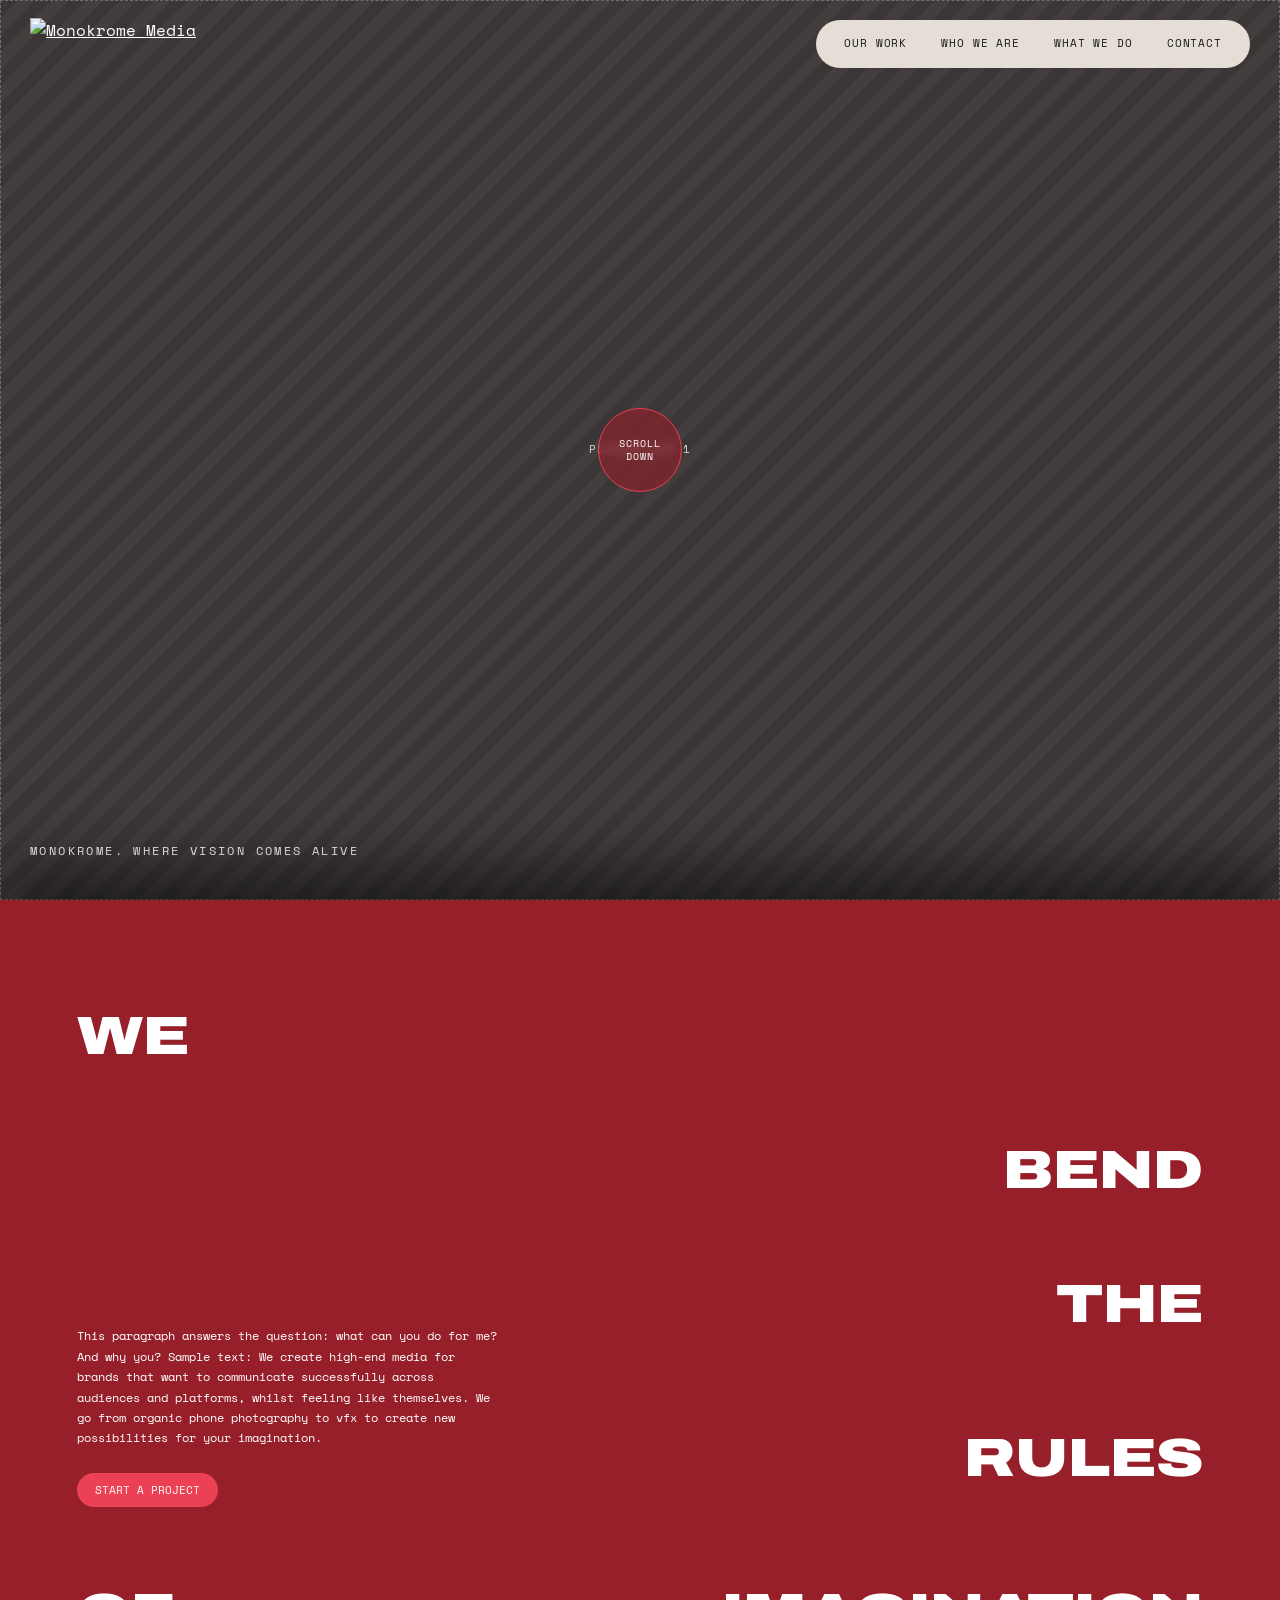
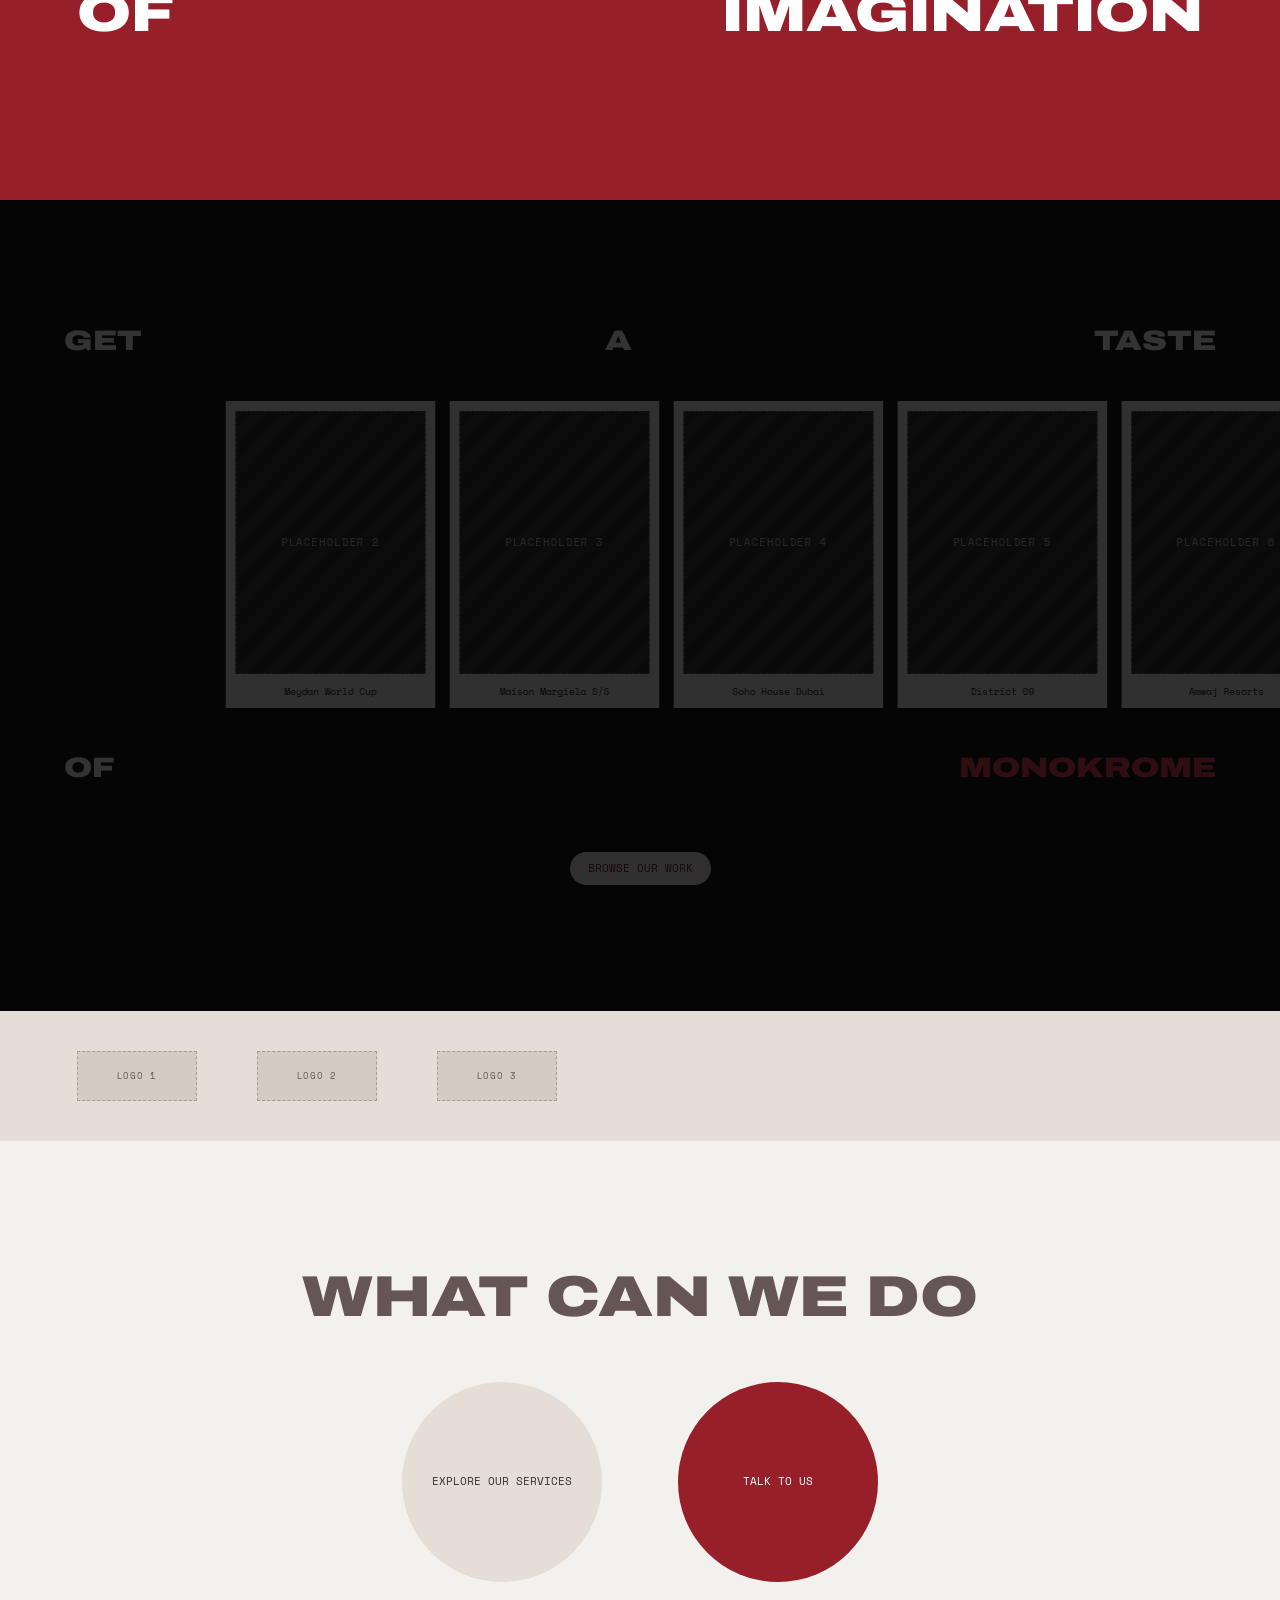
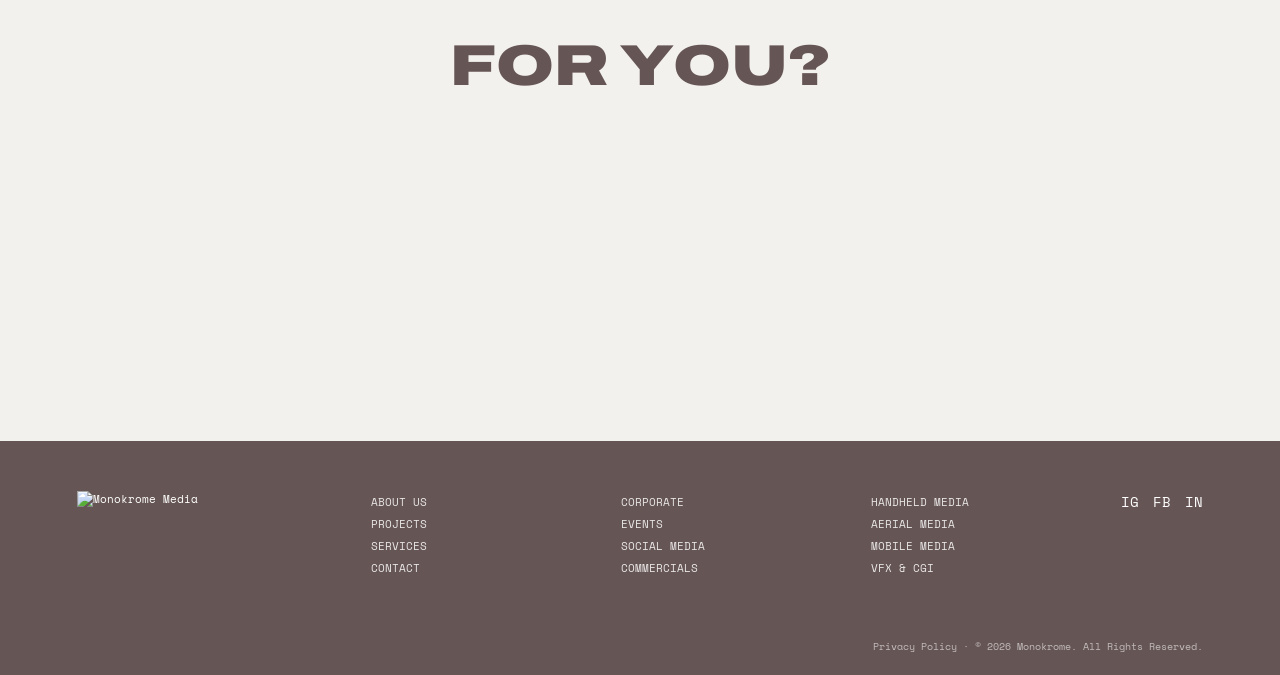
==== commit f4416577: "Cleaned and sectioned" ====
--- a/index.html
+++ b/index.html
@@ -1,135 +1,152 @@
 <!DOCTYPE html>
-<html lang="en"><head><meta charset="utf-8"><meta name="viewport" content="width=device-width, initial-scale=1">
-<title>Where Vision Comes Alive | Monokrome Media</title><link rel="icon" href="images/logo-black.png">
-<link href="https://fonts.googleapis.com/css2?family=Archivo:wdth,wght@125,800;125,900&family=Space+Mono&display=swap" rel="stylesheet">
-<style>
-:root{--crimson:#79192D;--cherry:#961f2a;--ivory:#F2F1ED;--taupe:#E5DED6;--coral:#EC4055;--slate:#323131;--black:#1B1A1A;--mauve:#665555}
-*{box-sizing:border-box;margin:0;padding:0}
-html{scroll-behavior:smooth}
-body{font-family:'Space Mono',monospace;background:var(--black);color:#fff;line-height:1.6;overflow-x:hidden}
-img{max-width:100%;display:block}a{color:inherit}
-h1,h2,.display{font-family:'Archivo','Arial Black',sans-serif;font-stretch:125%;font-weight:900;text-transform:uppercase;line-height:1.05}
-.coral{color:var(--coral)}.cream{color:var(--taupe)}
-.ph{position:relative;display:grid;place-items:center;width:100%;height:100%;min-height:50px;background:repeating-linear-gradient(135deg,#3b3636 0 12px,#433d3d 12px 24px);color:#d9d2cc;font-size:11px;letter-spacing:.08em;text-transform:uppercase;text-align:center;border:1px dashed #ffffff44}
-.ph--fill{position:absolute;inset:0}
-.ph--logo{width:120px;height:44px;flex:none;font-size:9px;background:#d4cbc2;color:#665555;border:1px dashed #66555566}
-.play{position:absolute;left:50%;top:50%;width:64px;height:64px;margin:-32px 0 0 -32px;border-radius:50%;background:#0008}
-.play::after{content:'';position:absolute;left:25px;top:18px;border-left:20px solid #fff;border-top:14px solid transparent;border-bottom:14px solid transparent}
-.brand{position:fixed;top:18px;left:30px;z-index:50}.brand img{height:64px;width:auto}
-body.light .brand img,body.taupe .brand img{filter:invert(1)}
-nav{position:fixed;top:20px;right:30px;z-index:50;display:flex;align-items:center;gap:14px;padding:10px 18px;background:var(--taupe);border-radius:40px}
-nav a{color:var(--black);text-decoration:none;font-size:11px;text-transform:uppercase;letter-spacing:.08em;padding:5px 10px;border-radius:20px;transition:color .2s}
-nav a:hover{color:var(--coral)}nav a.active{background:var(--coral);color:#fff}
-.btn{display:inline-block;margin-top:24px;padding:8px 18px;background:var(--coral);color:#fff;border:0;border-radius:20px;font:inherit;font-size:11px;text-transform:uppercase;text-decoration:none;cursor:pointer}
-.btn--light{background:var(--ivory);color:var(--crimson)}
-.link{background:none;border:0;color:inherit;font:inherit;text-decoration:underline;text-transform:uppercase;cursor:pointer}
-.pill{padding:8px 26px;border:0;border-radius:20px;background:var(--ivory);color:var(--black);font:inherit;font-size:11px;text-transform:uppercase;cursor:pointer}
-.pill.active,.pill:hover{background:var(--coral);color:#fff}
-[data-reveal]{opacity:0;transition:transform .9s cubic-bezier(.2,.7,.2,1),opacity .9s;transition-delay:var(--d,0s)}
-[data-reveal=left]{transform:translateX(-12vw)}[data-reveal=right]{transform:translateX(12vw)}[data-reveal=up]{transform:translateY(70px)}
-[data-reveal].in{opacity:1;transform:none}
-footer{position:relative;z-index:2;display:grid;grid-template-columns:1.2fr 1fr 1fr 1fr auto;gap:30px;padding:50px 6vw 20px;background:var(--mauve);font-size:11px;color:#fff}
-footer .logo img{height:70px;width:auto}
-footer ul{list-style:none;line-height:2;text-transform:uppercase;opacity:.85}footer a{text-decoration:none}
-.social{display:flex;gap:14px;font-size:14px}.small{grid-column:1/-1;margin-top:30px;text-align:right;font-size:10px;opacity:.6}
-#hero{position:sticky;top:0;z-index:0;height:100vh;overflow:hidden;cursor:pointer;background:radial-gradient(circle at 70% 60%,#d98a4a55,transparent 25%),radial-gradient(circle at 30% 55%,#ec405555,transparent 30%),linear-gradient(#0b0d12,#1a1d26 60%,#050505)}
-#hero video{position:absolute;inset:0;width:100%;height:100%;object-fit:cover}
-#hero .tag{position:absolute;bottom:40px;left:30px;font-size:12px;letter-spacing:.2em;text-transform:uppercase}
-.scroll-btn{position:fixed;top:0;left:0;z-index:40;display:grid;place-items:center;width:84px;height:84px;border-radius:50%;background:#961f2a99;border:1px solid var(--coral);backdrop-filter:blur(4px);color:#fff;font-size:10px;line-height:1.3;text-align:center;text-transform:uppercase;letter-spacing:.1em;pointer-events:none;opacity:0;transition:opacity .3s;will-change:transform}
-.scroll-btn.visible{opacity:1}@media(hover:none){.scroll-btn{display:none}}
-#break{position:relative;z-index:2;min-height:100vh;padding:12vh 6vw;background:var(--cherry);box-shadow:0 -30px 60px #0008;display:grid;grid-template-columns:1fr 1fr;grid-template-rows:repeat(5,auto);gap:3vh 0}
-#break .w{font-size:clamp(28px,4.2vw,60px);cursor:pointer;user-select:none;transition:opacity .35s,color .2s}#break .w.locked{color:var(--coral)}
-.w-we{grid-area:1/1}.w-verb{grid-area:2/2;justify-self:end}.w-the{grid-area:3/2;justify-self:end}.w-noun{grid-area:4/2;justify-self:end}.w-of{grid-area:5/1}.w-poss{grid-area:5/2;justify-self:end}
-.copy{grid-area:3/1/5/2;align-self:center;max-width:420px;font-size:12px;line-height:1.7}
-#work{position:relative;z-index:2;overflow:hidden;padding:14vh 4vw;background:var(--black);text-align:center}
-#work .title{display:flex;justify-content:space-between;padding:0 1vw;margin-bottom:5vh;font-size:clamp(18px,2.2vw,30px);opacity:0;transition:opacity 1.2s}#work .title.in{opacity:1}#work .title--bottom{margin:5vh 0}
-.dim{position:absolute;inset:0;z-index:5;background:#000;opacity:0;pointer-events:none}
-.track{display:flex;justify-content:center;gap:1.2vw;perspective:1200px;transition:transform .15s}
-.card{display:block;width:17vw;min-width:130px;padding:10px 10px 8px;background:var(--ivory);color:var(--black);font-size:10px;text-decoration:none;transition:transform .3s}
-.card:hover{transform:translateY(-8px)}.card .img{position:relative;aspect-ratio:3/4;margin-bottom:10px}
-#clients{position:relative;z-index:2;display:flex;align-items:center;gap:60px;padding:40px 6vw;background:var(--taupe)}
-#what{position:relative;z-index:2;min-height:100vh;padding:14vh 4vw;background:var(--ivory);color:var(--mauve);text-align:center}
-#what h2{font-size:clamp(28px,4.5vw,64px)}.circles{display:flex;justify-content:center;gap:6vw;margin:6vh 0}
-.circle{display:grid;place-items:center;width:min(18vw,200px);height:min(18vw,200px);min-width:130px;min-height:130px;border-radius:50%;font-size:11px;text-transform:uppercase;text-decoration:none;animation:float 5s ease-in-out infinite}
-.circle--light{background:var(--taupe);color:var(--slate)}.circle--dark{background:var(--cherry);color:#fff;animation-duration:6s;animation-delay:-2.5s}
-@keyframes float{50%{transform:translateY(-22px)}}
-.page{padding:150px 5vw 80px;min-height:100vh}
-.page-head{display:flex;flex-wrap:wrap;align-items:flex-end;gap:20px 4vw;margin-bottom:50px}
-.page-head h1{font-size:clamp(34px,6vw,88px)}.page-head p{max-width:520px;font-size:13px;padding-bottom:8px}
-body.light{background:var(--ivory);color:var(--black)}body.taupe{background:var(--taupe);color:var(--slate)}
-.filters{display:flex;flex-wrap:wrap;gap:16px;margin-bottom:60px}
-.grid{display:grid;grid-template-columns:repeat(4,1fr);gap:40px 3vw}
-.card--work{width:auto}.card small{display:block;opacity:.55}
-.hidden-card,.card--work.filtered-out{display:none}.more{text-align:center;margin-top:70px}
-.svc{display:grid;grid-template-columns:minmax(280px,1fr) 2fr;gap:24px;margin-top:20px}
-.svc-list{list-style:none;display:flex;flex-direction:column;gap:20px;padding:36px 30px;background:var(--cherry);min-height:540px;transition:background .4s}
-.svc-item{background:none;border:0;color:#fff;font-family:'Archivo',sans-serif;font-stretch:125%;font-weight:800;font-size:clamp(16px,1.8vw,26px);text-transform:uppercase;text-align:left;cursor:pointer;transition:color .25s,transform .25s}
-.svc-item:hover,.svc-item.active{color:var(--coral);transform:translateX(8px)}
-.svc-stage{position:relative;min-height:540px;color:#fff;transition:background .4s;background:var(--cherry)}
-.svc-stage[data-c="0"],.svc-list[data-c="0"]{background:var(--coral)}.svc-stage[data-c="1"],.svc-list[data-c="1"]{background:var(--cherry)}.svc-stage[data-c="2"],.svc-list[data-c="2"]{background:var(--crimson)}.svc-stage[data-c="3"],.svc-list[data-c="3"]{background:var(--slate)}
-.svc-list[data-c="0"] .svc-item.active,.svc-list[data-c="0"] .svc-item:hover{color:var(--crimson)}
-.svc-img{position:absolute;inset:0;opacity:0;transition:opacity .4s}.svc-stage[data-c="2"] .svc-img{opacity:1}
-.svc-panel{position:absolute;right:30px;bottom:30px;max-width:480px;opacity:0;pointer-events:none;transition:opacity .35s;font-size:12px;line-height:1.7;z-index:2}
-.svc-panel.show{opacity:1;pointer-events:auto}.svc-panel h3{margin-bottom:8px;font-size:13px}.svc-panel a{text-decoration:underline}
-.about-hero{position:relative;padding:150px 4vw 110px;min-height:100vh;background:var(--cherry);overflow:hidden}
-.headline{position:relative;z-index:3;font-size:clamp(34px,7vw,100px);color:var(--coral)}.headline .line{display:block}.headline .line--r{text-align:right}
-.about-media{position:relative;z-index:1;width:62%;margin:-2.2vw 0 0 auto;aspect-ratio:16/9}
-.about-copy{position:absolute;z-index:2;left:4vw;top:52%;max-width:380px;font-size:11px;line-height:1.7}.about-copy p{margin-bottom:14px}
-.partners{background:var(--taupe);padding:40px 0;overflow:hidden}
-.big{font-size:clamp(60px,14vw,210px);color:var(--ivory);text-align:center;line-height:.95}
-.marquee{overflow:hidden;margin:14px 0}.row{display:flex;gap:50px;width:max-content;animation:scroll 30s linear infinite}.marquee--rev .row{animation-direction:reverse}
-@keyframes scroll{to{transform:translateX(-50%)}}
-.bespoke{position:relative;display:grid;grid-template-columns:1fr 1fr;gap:24px 4vw;padding:100px 6vw;background:var(--crimson);align-items:start}
-.b-left{grid-column:1;aspect-ratio:16/9;width:70%;position:relative}.b-right{grid-column:2;grid-row:1/5;aspect-ratio:4/3;position:relative}
-.bespoke h2{grid-column:1;font-size:clamp(22px,2.6vw,38px);position:relative;z-index:2;margin-right:-9vw}
-.bespoke p{grid-column:1;font-size:12px;max-width:460px}.bespoke .btn{justify-self:start;grid-column:1}
-.ways{display:grid;grid-template-columns:repeat(auto-fit,minmax(200px,1fr));gap:24px;margin:30px 0 50px}
-.way{background:var(--ivory);padding:20px;color:var(--black);font-size:12px;text-decoration:none;transition:transform .3s}.way:hover{transform:translateY(-8px)}.way b{display:block;font-family:'Archivo',sans-serif;font-stretch:125%;text-transform:uppercase;margin-bottom:6px}
-.brief{display:grid;gap:18px;max-width:640px}.brief h2{font-size:22px}.brief label{display:grid;gap:6px;font-size:11px;text-transform:uppercase}
-.brief input,.brief select,.brief textarea{padding:12px;border:1px solid #66555588;background:var(--ivory);font:inherit;font-size:13px;color:var(--black)}.brief .btn{justify-self:start}
-.p-hero{position:relative;aspect-ratio:16/7}.grid--3{grid-template-columns:repeat(3,1fr);margin-top:30px}.grid--3>.ph{aspect-ratio:4/3}
-@media(max-width:800px){nav{gap:4px;padding:8px 10px;top:14px;right:10px}nav a{padding:4px 6px;font-size:9px}.brand{left:14px;top:14px}.brand img{height:40px}
-.track{overflow-x:auto;justify-content:flex-start}#clients{flex-wrap:wrap}footer{grid-template-columns:1fr 1fr}.grid{grid-template-columns:repeat(2,1fr)}
-.svc,.bespoke{grid-template-columns:1fr}.about-media{width:100%;margin-top:20px}.about-copy{position:static;margin-top:24px}.b-left,.b-right{grid-column:1;grid-row:auto;width:100%}.bespoke h2{margin-right:0}.grid--3{grid-template-columns:1fr}}
-</style></head>
+<html lang="en">
+<head>
+  <meta charset="utf-8">
+  <meta name="viewport" content="width=device-width, initial-scale=1">
+  <title>Where Vision Comes Alive | Monokrome Media</title>
+  <link rel="icon" href="images/logo-black.png">
+  <link rel="preconnect" href="https://fonts.googleapis.com">
+  <link href="https://fonts.googleapis.com/css2?family=Archivo:wdth,wght@125,800;125,900&family=Space+Mono&display=swap" rel="stylesheet">
+  <link rel="stylesheet" href="css/style.css">
+</head>
+
 <body class="home">
-<a class="brand" href="index.html"><img src="images/logo-white.png" alt="Monokrome Media"></a>
-<nav><a href="work.html">Our Work</a><a href="about.html">Who We Are</a><a href="services.html">What We Do</a><a href="contact.html">Contact</a></nav>
-<main>
-<section id="hero"><div class="ph ph--fill"><span>Placeholder 1</span></div><div class="tag">Monokrome. Where vision comes alive</div></section>
-<section id="break"><h1 class="w w-we display">WE</h1><h1 class="w w-verb display" id="verb">BREAK</h1>
-<div class="copy">This paragraph answers the question: what can you do for me? And why you? Sample text: We create high-end media for brands that want to communicate successfully across audiences and platforms, whilst feeling like themselves. We go from organic phone photography to vfx to create new possibilities for your imagination.<br><a class="btn" href="contact.html">Start a project</a></div>
-<h1 class="w w-the display">THE</h1><h1 class="w w-noun display" id="noun">LIMITS</h1><h1 class="w w-of display">OF</h1><h1 class="w w-poss display" id="poss">POSSIBILITY</h1></section>
-<section id="work"><div class="dim" id="dim"></div><div class="display title"><span>Get</span><span>A</span><span>Taste</span></div>
-<div class="track" id="track"><a class="card" href="project.html?p=Meydan+World+Cup"><div class="img"><div class="ph "><span>Placeholder 2</span></div></div>Meydan World Cup</a><a class="card" href="project.html?p=Maison+Margiela+S/S"><div class="img"><div class="ph "><span>Placeholder 3</span></div></div>Maison Margiela S/S</a><a class="card" href="project.html?p=Soho+House+Dubai"><div class="img"><div class="ph "><span>Placeholder 4</span></div></div>Soho House Dubai</a><a class="card" href="project.html?p=District+09"><div class="img"><div class="ph "><span>Placeholder 5</span></div></div>District 09</a><a class="card" href="project.html?p=Amwaj+Resorts"><div class="img"><div class="ph "><span>Placeholder 6</span></div></div>Amwaj Resorts</a></div>
-<div class="display title title--bottom"><span>Of</span><span class="coral">Monokrome</span></div><a class="btn btn--light" href="work.html">Browse our work</a></section>
-<section id="clients"><div class="ph ph--logo"><span>Logo 1</span></div><div class="ph ph--logo"><span>Logo 2</span></div><div class="ph ph--logo"><span>Logo 3</span></div></section>
-<section id="what"><h2 class="display">What can we do</h2><div class="circles"><a class="circle circle--light" href="services.html">Explore our services</a><a class="circle circle--dark" href="contact.html">Talk to us</a></div><h2 class="display">For you?</h2></section>
-</main>
-<footer><div class="logo"><img src="images/logo-white.png" alt="Monokrome Media"></div>
-<ul><li><a href="about.html">About Us</a></li><li><a href="work.html">Projects</a></li><li><a href="services.html">Services</a></li><li><a href="contact.html">Contact</a></li></ul>
-<ul><li>Corporate</li><li>Events</li><li>Social Media</li><li>Commercials</li></ul>
-<ul><li>Handheld Media</li><li>Aerial Media</li><li>Mobile Media</li><li>VFX &amp; CGI</li></ul>
-<div class="social"><a href="#">IG</a><a href="#">FB</a><a href="#">IN</a></div>
-<div class="small">Privacy Policy · © 2026 Monokrome. All Rights Reserved.</div></footer>
-<div class="scroll-btn" id="scrollBtn">Scroll<br>down</div>
-<script>
-const io=new IntersectionObserver(es=>es.forEach(e=>{if(e.isIntersecting){e.target.classList.add('in');io.unobserve(e.target)}}),{threshold:.15});
-document.querySelectorAll('[data-reveal]').forEach(el=>io.observe(el));
-const rotating=[{el:document.getElementById('verb'),words:['BREAK','BEND','REDEFINE','PUSH']},{el:document.getElementById('noun'),words:['LIMITS','RULES','BOUNDARIES']},{el:document.getElementById('poss'),words:['POSSIBILITY','IMAGINATION','VISION']}];
-rotating.forEach(({el,words})=>{let i=0;el.addEventListener('click',()=>el.classList.toggle('locked'));
-setInterval(()=>{if(el.classList.contains('locked'))return;el.style.opacity=0;setTimeout(()=>{i=(i+1)%words.length;el.textContent=words[i];el.style.opacity=1},350)},2600)});
-const work=document.getElementById('work'),dim=document.getElementById('dim'),track=document.getElementById('track'),titles=document.querySelectorAll('#work .title');
-function onScroll(){const r=work.getBoundingClientRect(),p=Math.min(1,Math.max(0,(innerHeight-r.top)/innerHeight));
-dim.style.opacity=(1-p)*.8;titles.forEach(t=>t.classList.toggle('in',p>.5));track.style.transform=`rotateY(${(r.top/innerHeight)*8}deg) translateX(${r.top*.08}px)`}
-addEventListener('scroll',onScroll);onScroll();
-const hero=document.getElementById('hero'),bubble=document.getElementById('scrollBtn'),next=document.getElementById('break');
-const goNext=()=>next.scrollIntoView({behavior:'smooth'});
-let overNav=false,x=innerWidth/2,y=innerHeight/2,bx=x,by=y;
-addEventListener('mousemove',e=>{x=e.clientX;y=e.clientY});
-document.querySelectorAll('nav,.brand').forEach(el=>{el.addEventListener('mouseenter',()=>overNav=true);el.addEventListener('mouseleave',()=>overNav=false)});
-function follow(){bx+=(x-bx)*.15;by+=(y-by)*.15;bubble.style.transform=`translate(${bx-42}px,${by-42}px)`;bubble.classList.toggle('visible',scrollY<innerHeight*.6&&!overNav);requestAnimationFrame(follow)}
-follow();hero.addEventListener('click',goNext);
-let lock=false;addEventListener('wheel',e=>{if(scrollY<10&&e.deltaY>0){e.preventDefault();if(!lock){lock=true;goNext();setTimeout(()=>lock=false,1400)}}},{passive:false});
-</script>
-</body></html>
+
+  <!-- ===== HEADER ===== -->
+  <a class="brand" href="index.html" aria-label="Monokrome Media home">
+    <img src="images/logo-white.png" alt="Monokrome Media">
+  </a>
+  <nav>
+    <a href="work.html">Our Work</a>
+    <a href="about.html">Who We Are</a>
+    <a href="services.html">What We Do</a>
+    <a href="contact.html">Contact</a>
+  </nav>
+
+  <!-- ===== PAGE CONTENT ===== -->
+  <main>
+
+    <!-- ---------- 1. HERO ---------- -->
+    <section id="hero">
+      <!-- PLACEHOLDER 1: Landing video / showreel backdrop (or use the <video> tag below) | to replace, swap the div below for: <img class="cover-img cover-img--abs" src="images/YOUR-FILE.jpg" alt=""> -->
+      <div class="ph ph--fill"><span>Placeholder 1</span></div>
+      <!-- <video autoplay muted loop playsinline src="images/showreel.mp4"></video> -->
+      <div class="tag">Monokrome. Where vision comes alive</div>
+    </section>
+
+    <!-- ---------- 2. WE BREAK THE LIMITS OF POSSIBILITY ---------- -->
+    <section id="break">
+      <h1 class="w w-we display">WE</h1>
+      <h1 class="w w-verb display" id="verb">BREAK</h1>
+      <div class="copy">
+        This paragraph answers the question: what can you do for me? And why you? Sample text: We create high-end media for brands that want to communicate successfully across audiences and platforms, whilst feeling like themselves. We go from organic phone photography to vfx to create new possibilities for your imagination.
+        <br><a class="btn" href="contact.html">Start a project</a>
+      </div>
+      <h1 class="w w-the display">THE</h1>
+      <h1 class="w w-noun display" id="noun">LIMITS</h1>
+      <h1 class="w w-of display">OF</h1>
+      <h1 class="w w-poss display" id="poss">POSSIBILITY</h1>
+    </section>
+
+    <!-- ---------- 3. GET A TASTE OF MONOKROME (project carousel) ---------- -->
+    <section id="work">
+      <div class="dim" id="dim"></div>
+      <div class="display title"><span>Get</span><span>A</span><span>Taste</span></div>
+
+      <div class="track" id="track">
+        <a class="card" href="project.html?p=Meydan+World+Cup">
+          <div class="img">
+            <!-- PLACEHOLDER 2: Carousel project image: Meydan World Cup | to replace, swap the div below for: <img class="cover-img" src="images/YOUR-FILE.jpg" alt=""> -->
+            <div class="ph"><span>Placeholder 2</span></div>
+          </div>
+          Meydan World Cup
+        </a>
+        <a class="card" href="project.html?p=Maison+Margiela+S/S">
+          <div class="img">
+            <!-- PLACEHOLDER 3: Carousel project image: Maison Margiela S/S | to replace, swap the div below for: <img class="cover-img" src="images/YOUR-FILE.jpg" alt=""> -->
+            <div class="ph"><span>Placeholder 3</span></div>
+          </div>
+          Maison Margiela S/S
+        </a>
+        <a class="card" href="project.html?p=Soho+House+Dubai">
+          <div class="img">
+            <!-- PLACEHOLDER 4: Carousel project image: Soho House Dubai | to replace, swap the div below for: <img class="cover-img" src="images/YOUR-FILE.jpg" alt=""> -->
+            <div class="ph"><span>Placeholder 4</span></div>
+          </div>
+          Soho House Dubai
+        </a>
+        <a class="card" href="project.html?p=District+09">
+          <div class="img">
+            <!-- PLACEHOLDER 5: Carousel project image: District 09 | to replace, swap the div below for: <img class="cover-img" src="images/YOUR-FILE.jpg" alt=""> -->
+            <div class="ph"><span>Placeholder 5</span></div>
+          </div>
+          District 09
+        </a>
+        <a class="card" href="project.html?p=Amwaj+Resorts">
+          <div class="img">
+            <!-- PLACEHOLDER 6: Carousel project image: Amwaj Resorts | to replace, swap the div below for: <img class="cover-img" src="images/YOUR-FILE.jpg" alt=""> -->
+            <div class="ph"><span>Placeholder 6</span></div>
+          </div>
+          Amwaj Resorts
+        </a>
+      </div>
+
+      <div class="display title title--bottom"><span>Of</span><span class="coral">Monokrome</span></div>
+      <a class="btn btn--light" href="work.html">Browse our work</a>
+    </section>
+
+    <!-- ---------- 4. CLIENT LOGOS ---------- -->
+    <section id="clients">
+      <!-- LOGO PLACEHOLDER 1 (home clients strip): swap the div below for <img src="images/logo-1.png" alt="Client name"> -->
+      <div class="ph ph--logo"><span>Logo 1</span></div>
+      <!-- LOGO PLACEHOLDER 2 (home clients strip): swap the div below for <img src="images/logo-2.png" alt="Client name"> -->
+      <div class="ph ph--logo"><span>Logo 2</span></div>
+      <!-- LOGO PLACEHOLDER 3 (home clients strip): swap the div below for <img src="images/logo-3.png" alt="Client name"> -->
+      <div class="ph ph--logo"><span>Logo 3</span></div>
+    </section>
+
+    <!-- ---------- 5. WHAT CAN WE DO FOR YOU? ---------- -->
+    <section id="what">
+      <h2 class="display">What can we do</h2>
+      <div class="circles">
+        <a class="circle circle--light" href="services.html">Explore our services</a>
+        <a class="circle circle--dark" href="contact.html">Talk to us</a>
+      </div>
+      <h2 class="display">For you?</h2>
+    </section>
+
+  </main>
+
+  <!-- ===== FOOTER ===== -->
+  <footer>
+    <div class="logo"><img src="images/logo-white.png" alt="Monokrome Media"></div>
+    <ul>
+      <li><a href="about.html">About Us</a></li>
+      <li><a href="work.html">Projects</a></li>
+      <li><a href="services.html">Services</a></li>
+      <li><a href="contact.html">Contact</a></li>
+    </ul>
+    <ul>
+      <li>Corporate</li>
+      <li>Events</li>
+      <li>Social Media</li>
+      <li>Commercials</li>
+    </ul>
+    <ul>
+      <li>Handheld Media</li>
+      <li>Aerial Media</li>
+      <li>Mobile Media</li>
+      <li>VFX &amp; CGI</li>
+    </ul>
+    <div class="social"><a href="#">IG</a><a href="#">FB</a><a href="#">IN</a></div>
+    <div class="small">Privacy Policy · © 2026 Monokrome. All Rights Reserved.</div>
+  </footer>
+
+  <!-- Cursor-following bubble (Home only) -->
+  <div class="scroll-btn" id="scrollBtn">Scroll<br>down</div>
+
+  <!-- ===== SCRIPTS ===== -->
+  <script src="js/common.js"></script>
+  <script src="js/home.js"></script>
+</body>
+</html>
--- a/css/style.css
+++ b/css/style.css
@@ -0,0 +1,679 @@
+/* ==========================================================================
+   MONOKROME MEDIA - MAIN STYLESHEET
+   --------------------------------------------------------------------------
+   1.  Variables & reset
+   2.  Typography
+   3.  Image placeholders  (.ph - delete once real images are in)
+   4.  Header (logo + nav)
+   5.  Buttons & pills
+   6.  Scroll-reveal animation
+   7.  Footer
+   8.  HOME  - hero, "we break the limits", work carousel, clients, CTA
+   9.  Inner pages - shared layout
+   10. WORK  - filters + project grid
+   11. SERVICES - list + colour panel
+   12. ABOUT - hero, partners strip, bespoke section
+   13. CONTACT - cards + brief form
+   14. PROJECT - single project page
+   15. Responsive (mobile)
+   ========================================================================== */
+
+
+/* 1. VARIABLES & RESET
+   ========================================================================== */
+:root {
+  --crimson: #79192D;
+  --cherry:  #961f2a;
+  --ivory:   #F2F1ED;
+  --taupe:   #E5DED6;
+  --coral:   #EC4055;
+  --slate:   #323131;
+  --black:   #1B1A1A;
+  --mauve:   #665555;
+}
+
+* { box-sizing: border-box; margin: 0; padding: 0; }
+
+html {
+  scroll-behavior: smooth;
+  overflow-x: clip;
+}
+
+body {
+  font-family: 'Space Mono', monospace;
+  background: var(--black);
+  color: #fff;
+  line-height: 1.6;
+  overflow-x: hidden;
+}
+
+img { max-width: 100%; display: block; }
+a   { color: inherit; }
+
+/* Page colour themes (set on <body class="...">) */
+body.light { background: var(--ivory); color: var(--black); }
+body.taupe { background: var(--taupe); color: var(--slate); }
+body.about { background: var(--cherry); }
+
+
+/* 2. TYPOGRAPHY
+   ========================================================================== */
+h1, h2, .display {
+  font-family: 'Archivo', 'Arial Black', sans-serif;
+  font-stretch: 125%;
+  font-weight: 900;
+  text-transform: uppercase;
+  line-height: 1.05;
+}
+
+h3 {
+  font-family: 'Archivo', sans-serif;
+  font-stretch: 125%;
+  text-transform: uppercase;
+}
+
+.coral { color: var(--coral); }
+.cream { color: var(--taupe); }
+
+
+/* 3. IMAGE PLACEHOLDERS
+   Every grey box is marked in the HTML with a "PLACEHOLDER n" comment.
+   Replace the box with an <img class="cover-img"> and this section is unused.
+   ========================================================================== */
+.ph {
+  position: relative;
+  display: grid;
+  place-items: center;
+  width: 100%;
+  height: 100%;
+  min-height: 50px;
+  background: repeating-linear-gradient(135deg, #3b3636 0 12px, #433d3d 12px 24px);
+  border: 1px dashed #ffffff44;
+  color: #d9d2cc;
+  font-size: 11px;
+  letter-spacing: .08em;
+  text-transform: uppercase;
+  text-align: center;
+}
+
+.ph--fill { position: absolute; inset: 0; }
+
+.ph--logo {
+  width: 120px;
+  height: 44px;
+  flex: none;
+  background: #d4cbc2;
+  border: 1px dashed #66555566;
+  color: var(--mauve);
+  font-size: 9px;
+}
+
+/* Real images: use these classes instead of .ph */
+.cover-img     { width: 100%; height: 100%; object-fit: cover; display: block; }
+.cover-img--abs { position: absolute; inset: 0; }
+
+/* Play button drawn over the About video */
+.play {
+  position: absolute;
+  left: 50%; top: 50%;
+  width: 64px; height: 64px;
+  margin: -32px 0 0 -32px;
+  border-radius: 50%;
+  background: #0008;
+}
+.play::after {
+  content: '';
+  position: absolute;
+  left: 25px; top: 18px;
+  border-left: 20px solid #fff;
+  border-top: 14px solid transparent;
+  border-bottom: 14px solid transparent;
+}
+
+
+/* 4. HEADER (logo + nav pill)
+   ========================================================================== */
+.brand {
+  position: fixed;
+  top: 18px; left: 30px;
+  z-index: 50;
+}
+.brand img { height: 64px; width: auto; }
+
+/* Logo flips to black on light pages */
+body.light .brand img,
+body.taupe .brand img { filter: invert(1); }
+
+nav {
+  position: fixed;
+  top: 20px; right: 30px;
+  z-index: 50;
+  display: flex;
+  align-items: center;
+  gap: 14px;
+  padding: 10px 18px;
+  background: var(--taupe);
+  border-radius: 40px;
+}
+nav a {
+  padding: 5px 10px;
+  border-radius: 20px;
+  color: var(--black);
+  font-size: 11px;
+  letter-spacing: .08em;
+  text-decoration: none;
+  text-transform: uppercase;
+  transition: color .2s;
+}
+nav a:hover  { color: var(--coral); }
+nav a.active { background: var(--coral); color: #fff; }
+
+
+/* 5. BUTTONS & PILLS
+   ========================================================================== */
+.btn {
+  display: inline-block;
+  margin-top: 24px;
+  padding: 8px 18px;
+  background: var(--coral);
+  border: 0;
+  border-radius: 20px;
+  color: #fff;
+  font: inherit;
+  font-size: 11px;
+  text-decoration: none;
+  text-transform: uppercase;
+  cursor: pointer;
+}
+.btn--light { background: var(--ivory); color: var(--crimson); }
+
+.link {
+  background: none;
+  border: 0;
+  color: inherit;
+  font: inherit;
+  text-decoration: underline;
+  text-transform: uppercase;
+  cursor: pointer;
+}
+
+.pill {
+  padding: 8px 26px;
+  background: var(--ivory);
+  border: 0;
+  border-radius: 20px;
+  color: var(--black);
+  font: inherit;
+  font-size: 11px;
+  text-transform: uppercase;
+  cursor: pointer;
+}
+.pill.active,
+.pill:hover { background: var(--coral); color: #fff; }
+
+
+/* 6. SCROLL-REVEAL ANIMATION
+   Add data-reveal="left | right | up" to any element. common.js adds .in
+   ========================================================================== */
+[data-reveal] {
+  opacity: 0;
+  transition: transform .9s cubic-bezier(.2, .7, .2, 1), opacity .9s;
+  transition-delay: var(--d, 0s);
+}
+[data-reveal="left"]  { transform: translateX(-12vw); }
+[data-reveal="right"] { transform: translateX(12vw); }
+[data-reveal="up"]    { transform: translateY(70px); }
+[data-reveal].in      { opacity: 1; transform: none; }
+
+
+/* 7. FOOTER
+   ========================================================================== */
+footer {
+  position: relative;
+  z-index: 2;
+  display: grid;
+  grid-template-columns: 1.2fr 1fr 1fr 1fr auto;
+  gap: 30px;
+  padding: 50px 6vw 20px;
+  background: var(--mauve);
+  color: #fff;
+  font-size: 11px;
+}
+footer .logo img { height: 70px; width: auto; }
+footer ul { list-style: none; line-height: 2; text-transform: uppercase; opacity: .85; }
+footer a  { text-decoration: none; }
+
+.social { display: flex; gap: 14px; font-size: 14px; }
+.small  { grid-column: 1 / -1; margin-top: 30px; text-align: right; font-size: 10px; opacity: .6; }
+
+
+/* 8. HOME
+   ========================================================================== */
+
+/* 8a. Hero (sticky so the next section slides over it) */
+#hero {
+  position: sticky;
+  top: 0;
+  z-index: 0;
+  height: 100vh;
+  overflow: hidden;
+  cursor: pointer;
+  background:
+    radial-gradient(circle at 70% 60%, #d98a4a55, transparent 25%),
+    radial-gradient(circle at 30% 55%, #ec405555, transparent 30%),
+    linear-gradient(#0b0d12, #1a1d26 60%, #050505);
+}
+#hero video { position: absolute; inset: 0; width: 100%; height: 100%; object-fit: cover; }
+#hero .tag  { position: absolute; bottom: 40px; left: 30px; font-size: 12px; letter-spacing: .2em; text-transform: uppercase; }
+
+/* 8b. Cursor-following "Scroll down" bubble */
+.scroll-btn {
+  position: fixed;
+  top: 0; left: 0;
+  z-index: 40;
+  display: grid;
+  place-items: center;
+  width: 84px; height: 84px;
+  background: #961f2a99;
+  border: 1px solid var(--coral);
+  border-radius: 50%;
+  backdrop-filter: blur(4px);
+  color: #fff;
+  font-size: 10px;
+  line-height: 1.3;
+  letter-spacing: .1em;
+  text-align: center;
+  text-transform: uppercase;
+  pointer-events: none;
+  opacity: 0;
+  transition: opacity .3s;
+  will-change: transform;
+}
+.scroll-btn.visible { opacity: 1; }
+@media (hover: none) { .scroll-btn { display: none; } }
+
+/* 8c. "We break the limits of possibility" */
+#break {
+  position: relative;
+  z-index: 2;
+  min-height: 100vh;
+  display: grid;
+  grid-template-columns: 1fr 1fr;
+  grid-template-rows: repeat(5, auto);
+  gap: 3vh 0;
+  padding: 12vh 6vw;
+  background: var(--cherry);
+  box-shadow: 0 -30px 60px #0008;
+}
+#break .w {
+  font-size: clamp(28px, 4.2vw, 60px);
+  cursor: pointer;
+  user-select: none;
+  transition: opacity .35s, color .2s;
+}
+#break .w.locked { color: var(--coral); }
+
+.w-we   { grid-area: 1 / 1; }
+.w-verb { grid-area: 2 / 2; justify-self: end; }
+.w-the  { grid-area: 3 / 2; justify-self: end; }
+.w-noun { grid-area: 4 / 2; justify-self: end; }
+.w-of   { grid-area: 5 / 1; }
+.w-poss { grid-area: 5 / 2; justify-self: end; }
+
+.copy {
+  grid-area: 3 / 1 / 5 / 2;
+  align-self: center;
+  max-width: 420px;
+  font-size: 12px;
+  line-height: 1.7;
+}
+
+/* 8d. "Get a taste of Monokrome" carousel */
+#work {
+  position: relative;
+  z-index: 2;
+  overflow: hidden;
+  padding: 14vh 4vw;
+  background: var(--black);
+  text-align: center;
+}
+#work .title {
+  display: flex;
+  justify-content: space-between;
+  margin-bottom: 5vh;
+  padding: 0 1vw;
+  font-size: clamp(18px, 2.2vw, 30px);
+  opacity: 0;
+  transition: opacity 1.2s;
+}
+#work .title.in     { opacity: 1; }
+#work .title--bottom { margin: 5vh 0; }
+
+.dim {                      /* cinema darkening overlay */
+  position: absolute;
+  inset: 0;
+  z-index: 5;
+  background: #000;
+  opacity: 0;
+  pointer-events: none;
+}
+
+.track {
+  display: flex;
+  justify-content: center;
+  gap: 1.2vw;
+  perspective: 1200px;
+  transition: transform .15s;
+}
+
+/* Polaroid-style project card (used on Home and Work) */
+.card {
+  display: block;
+  width: 17vw;
+  min-width: 130px;
+  padding: 10px 10px 8px;
+  background: var(--ivory);
+  color: var(--black);
+  font-size: 10px;
+  text-decoration: none;
+  transition: transform .3s;
+}
+.card:hover { transform: translateY(-8px); }
+.card .img  { position: relative; aspect-ratio: 3 / 4; margin-bottom: 10px; }
+.card small { display: block; opacity: .55; }
+
+/* 8e. Client logos strip */
+#clients {
+  position: relative;
+  z-index: 2;
+  display: flex;
+  align-items: center;
+  gap: 60px;
+  padding: 40px 6vw;
+  background: var(--taupe);
+}
+
+/* 8f. "What can we do for you?" with floating circles */
+#what {
+  position: relative;
+  z-index: 2;
+  min-height: 100vh;
+  padding: 14vh 4vw;
+  background: var(--ivory);
+  color: var(--mauve);
+  text-align: center;
+}
+#what h2 { font-size: clamp(28px, 4.5vw, 64px); }
+
+.circles { display: flex; justify-content: center; gap: 6vw; margin: 6vh 0; }
+.circle {
+  display: grid;
+  place-items: center;
+  width: min(18vw, 200px);  height: min(18vw, 200px);
+  min-width: 130px;         min-height: 130px;
+  border-radius: 50%;
+  font-size: 11px;
+  text-decoration: none;
+  text-transform: uppercase;
+  animation: float 5s ease-in-out infinite;
+}
+.circle--light { background: var(--taupe); color: var(--slate); }
+.circle--dark  { background: var(--cherry); color: #fff; animation-duration: 6s; animation-delay: -2.5s; }
+
+@keyframes float { 50% { transform: translateY(-22px); } }
+
+
+/* 9. INNER PAGES - SHARED LAYOUT
+   ========================================================================== */
+.page { min-height: 100vh; padding: 150px 5vw 80px; }
+
+.page-head {
+  display: flex;
+  flex-wrap: wrap;
+  align-items: flex-end;
+  gap: 20px 4vw;
+  margin-bottom: 50px;
+}
+.page-head h1 { font-size: clamp(34px, 6vw, 88px); }
+.page-head p  { max-width: 520px; padding-bottom: 8px; font-size: 13px; }
+
+.more { margin-top: 70px; text-align: center; }
+
+
+/* 10. WORK PAGE
+   ========================================================================== */
+.filters { display: flex; flex-wrap: wrap; gap: 16px; margin-bottom: 60px; }
+
+.grid { display: grid; grid-template-columns: repeat(4, 1fr); gap: 40px 3vw; }
+.card--work { width: auto; }
+
+.hidden-card,
+.card--work.filtered-out { display: none; }
+
+
+/* 11. SERVICES PAGE
+   ========================================================================== */
+.svc {
+  display: grid;
+  grid-template-columns: minmax(280px, 1fr) 2fr;
+  gap: 24px;
+  margin-top: 20px;
+}
+
+/* Left column: list of services (background follows the active service) */
+.svc-list {
+  display: flex;
+  flex-direction: column;
+  gap: 20px;
+  min-height: 540px;
+  padding: 36px 30px;
+  list-style: none;
+  background: var(--cherry);
+  transition: background .4s;
+}
+.svc-item {
+  background: none;
+  border: 0;
+  color: #fff;
+  font-family: 'Archivo', sans-serif;
+  font-stretch: 125%;
+  font-weight: 800;
+  font-size: clamp(16px, 1.8vw, 26px);
+  text-align: left;
+  text-transform: uppercase;
+  cursor: pointer;
+  transition: color .25s, transform .25s;
+}
+.svc-item:hover,
+.svc-item.active { color: var(--coral); transform: translateX(8px); }
+
+/* Right column: image + description */
+.svc-stage {
+  position: relative;
+  min-height: 540px;
+  background: var(--cherry);
+  color: #fff;
+  transition: background .4s;
+}
+.svc-img   { position: absolute; inset: 0; opacity: 0; transition: opacity .4s; }
+.svc-panel {
+  position: absolute;
+  right: 30px; bottom: 30px;
+  z-index: 2;
+  max-width: 480px;
+  font-size: 12px;
+  line-height: 1.7;
+  opacity: 0;
+  pointer-events: none;
+  transition: opacity .35s;
+}
+.svc-panel.show { opacity: 1; pointer-events: auto; }
+.svc-panel h3   { margin-bottom: 8px; font-size: 13px; }
+.svc-panel a    { text-decoration: underline; }
+
+/* One colour per service: 0 Event, 1 Social, 2 Corporate, 3 Commercial */
+.svc-stage[data-c="0"], .svc-list[data-c="0"] { background: var(--coral); }
+.svc-stage[data-c="1"], .svc-list[data-c="1"] { background: var(--cherry); }
+.svc-stage[data-c="2"], .svc-list[data-c="2"] { background: var(--crimson); }
+.svc-stage[data-c="3"], .svc-list[data-c="3"] { background: var(--slate); }
+
+.svc-list[data-c="0"] .svc-item.active,
+.svc-list[data-c="0"] .svc-item:hover { color: var(--crimson); }   /* readable on coral */
+
+.svc-stage[data-c="2"] .svc-img { opacity: 1; }                    /* image shows on Corporate */
+
+
+/* 12. ABOUT PAGE
+   ========================================================================== */
+
+/* 12a. "To be creative is to be fluid" */
+.about-hero {
+  position: relative;
+  min-height: 100vh;
+  padding: 150px 4vw 110px;
+  background: var(--cherry);
+  overflow: hidden;
+}
+.headline {
+  position: relative;
+  z-index: 3;
+  font-size: clamp(34px, 7vw, 100px);
+  color: var(--coral);
+}
+.headline .line     { display: block; }
+.headline .line--r  { text-align: right; }
+
+.about-media {
+  position: relative;
+  z-index: 1;
+  width: 62%;
+  margin: -2.2vw 0 0 auto;
+  aspect-ratio: 16 / 9;
+}
+.about-copy {
+  position: absolute;
+  left: 4vw; top: 52%;
+  z-index: 2;
+  max-width: 380px;
+  font-size: 11px;
+  line-height: 1.7;
+}
+.about-copy p { margin-bottom: 14px; }
+
+/* 12b. "Creative partners" logo strip */
+.partners { padding: 40px 0; background: var(--taupe); overflow: hidden; }
+.big {
+  font-size: clamp(60px, 14vw, 210px);
+  line-height: .95;
+  text-align: center;
+  color: var(--ivory);
+}
+.marquee { margin: 14px 0; overflow: hidden; }
+.row {
+  display: flex;
+  gap: 50px;
+  width: max-content;
+  animation: scroll 30s linear infinite;
+}
+.marquee--rev .row { animation-direction: reverse; }
+
+@keyframes scroll { to { transform: translateX(-50%); } }
+
+/* 12c. "Bespoke beyond expectations" */
+.bespoke {
+  position: relative;
+  display: grid;
+  grid-template-columns: 1fr 1fr;
+  align-items: start;
+  gap: 24px 4vw;
+  padding: 100px 6vw;
+  background: var(--crimson);
+  overflow: hidden;
+}
+.b-left  { position: relative; grid-column: 1; width: 70%; aspect-ratio: 16 / 9; }
+.b-right { position: relative; grid-column: 2; grid-row: 1 / 5; aspect-ratio: 4 / 3; }
+
+.bespoke h2 {
+  position: relative;
+  z-index: 2;
+  grid-column: 1;
+  margin-right: -9vw;
+  font-size: clamp(22px, 2.6vw, 38px);
+}
+.bespoke p   { grid-column: 1; max-width: 460px; font-size: 12px; }
+.bespoke .btn { grid-column: 1; justify-self: start; }
+
+
+/* 13. CONTACT PAGE
+   ========================================================================== */
+.ways {
+  display: grid;
+  grid-template-columns: repeat(auto-fit, minmax(200px, 1fr));
+  gap: 24px;
+  margin: 30px 0 50px;
+}
+.way {
+  padding: 20px;
+  background: var(--ivory);
+  color: var(--black);
+  font-size: 12px;
+  text-decoration: none;
+  transition: transform .3s;
+}
+.way:hover { transform: translateY(-8px); }
+.way b {
+  display: block;
+  margin-bottom: 6px;
+  font-family: 'Archivo', sans-serif;
+  font-stretch: 125%;
+  text-transform: uppercase;
+}
+
+.brief { display: grid; gap: 18px; max-width: 640px; }
+.brief h2    { font-size: 22px; }
+.brief label { display: grid; gap: 6px; font-size: 11px; text-transform: uppercase; }
+.brief input,
+.brief select,
+.brief textarea {
+  padding: 12px;
+  background: var(--ivory);
+  border: 1px solid #66555588;
+  color: var(--black);
+  font: inherit;
+  font-size: 13px;
+}
+.brief .btn { justify-self: start; }
+
+
+/* 14. PROJECT PAGE
+   ========================================================================== */
+.p-hero { position: relative; aspect-ratio: 16 / 7; }
+.grid--3 { grid-template-columns: repeat(3, 1fr); margin-top: 30px; }
+.grid--3 > .ph { aspect-ratio: 4 / 3; }
+
+
+/* 15. RESPONSIVE (phones and small tablets)
+   ========================================================================== */
+@media (max-width: 800px) {
+  nav { top: 14px; right: 10px; gap: 4px; padding: 8px 10px; }
+  nav a { padding: 4px 6px; font-size: 9px; }
+  .brand { top: 14px; left: 14px; }
+  .brand img { height: 40px; }
+
+  .track { overflow-x: auto; justify-content: flex-start; }
+  #clients { flex-wrap: wrap; }
+  footer { grid-template-columns: 1fr 1fr; }
+
+  .grid { grid-template-columns: repeat(2, 1fr); }
+  .grid--3 { grid-template-columns: 1fr; }
+
+  .svc,
+  .bespoke { grid-template-columns: 1fr; }
+
+  .about-media { width: 100%; margin-top: 20px; }
+  .about-copy  { position: static; margin-top: 24px; }
+
+  .b-left,
+  .b-right { grid-column: 1; grid-row: auto; width: 100%; }
+  .bespoke h2 { margin-right: 0; }
+}
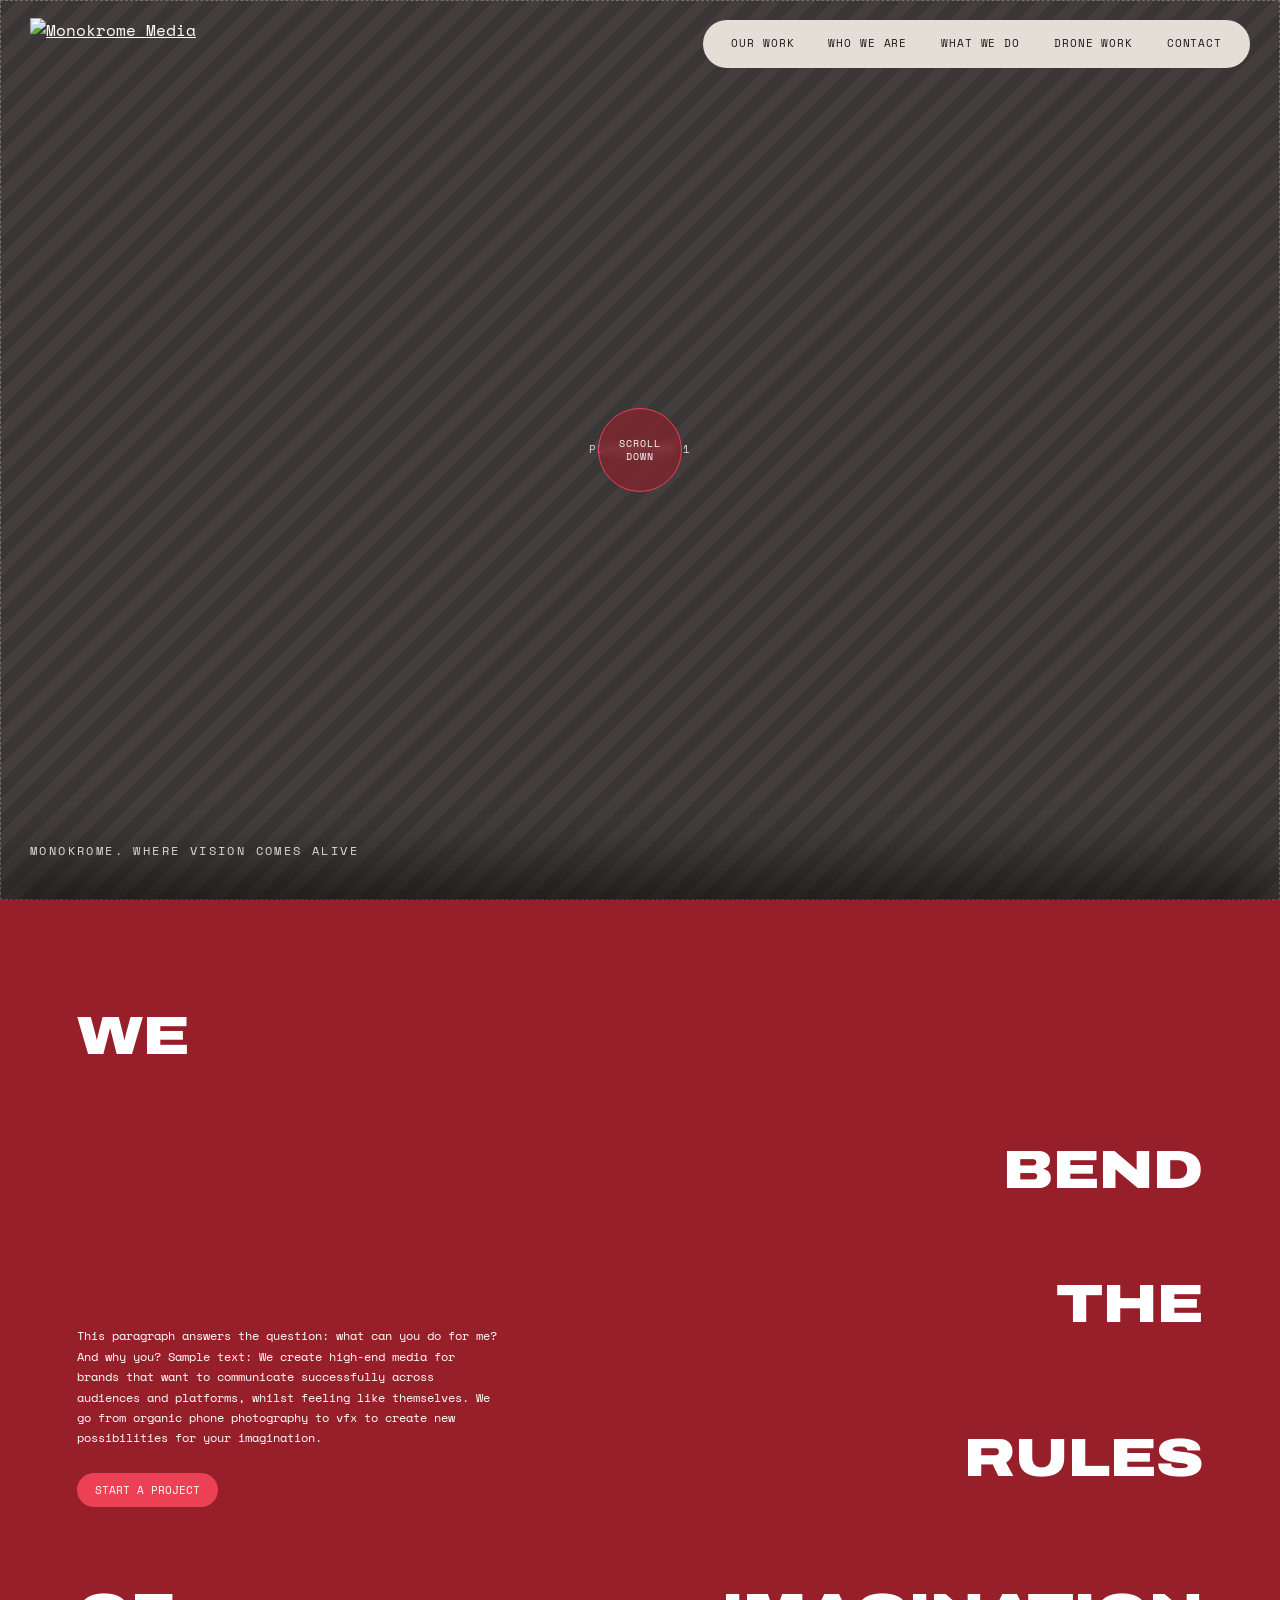
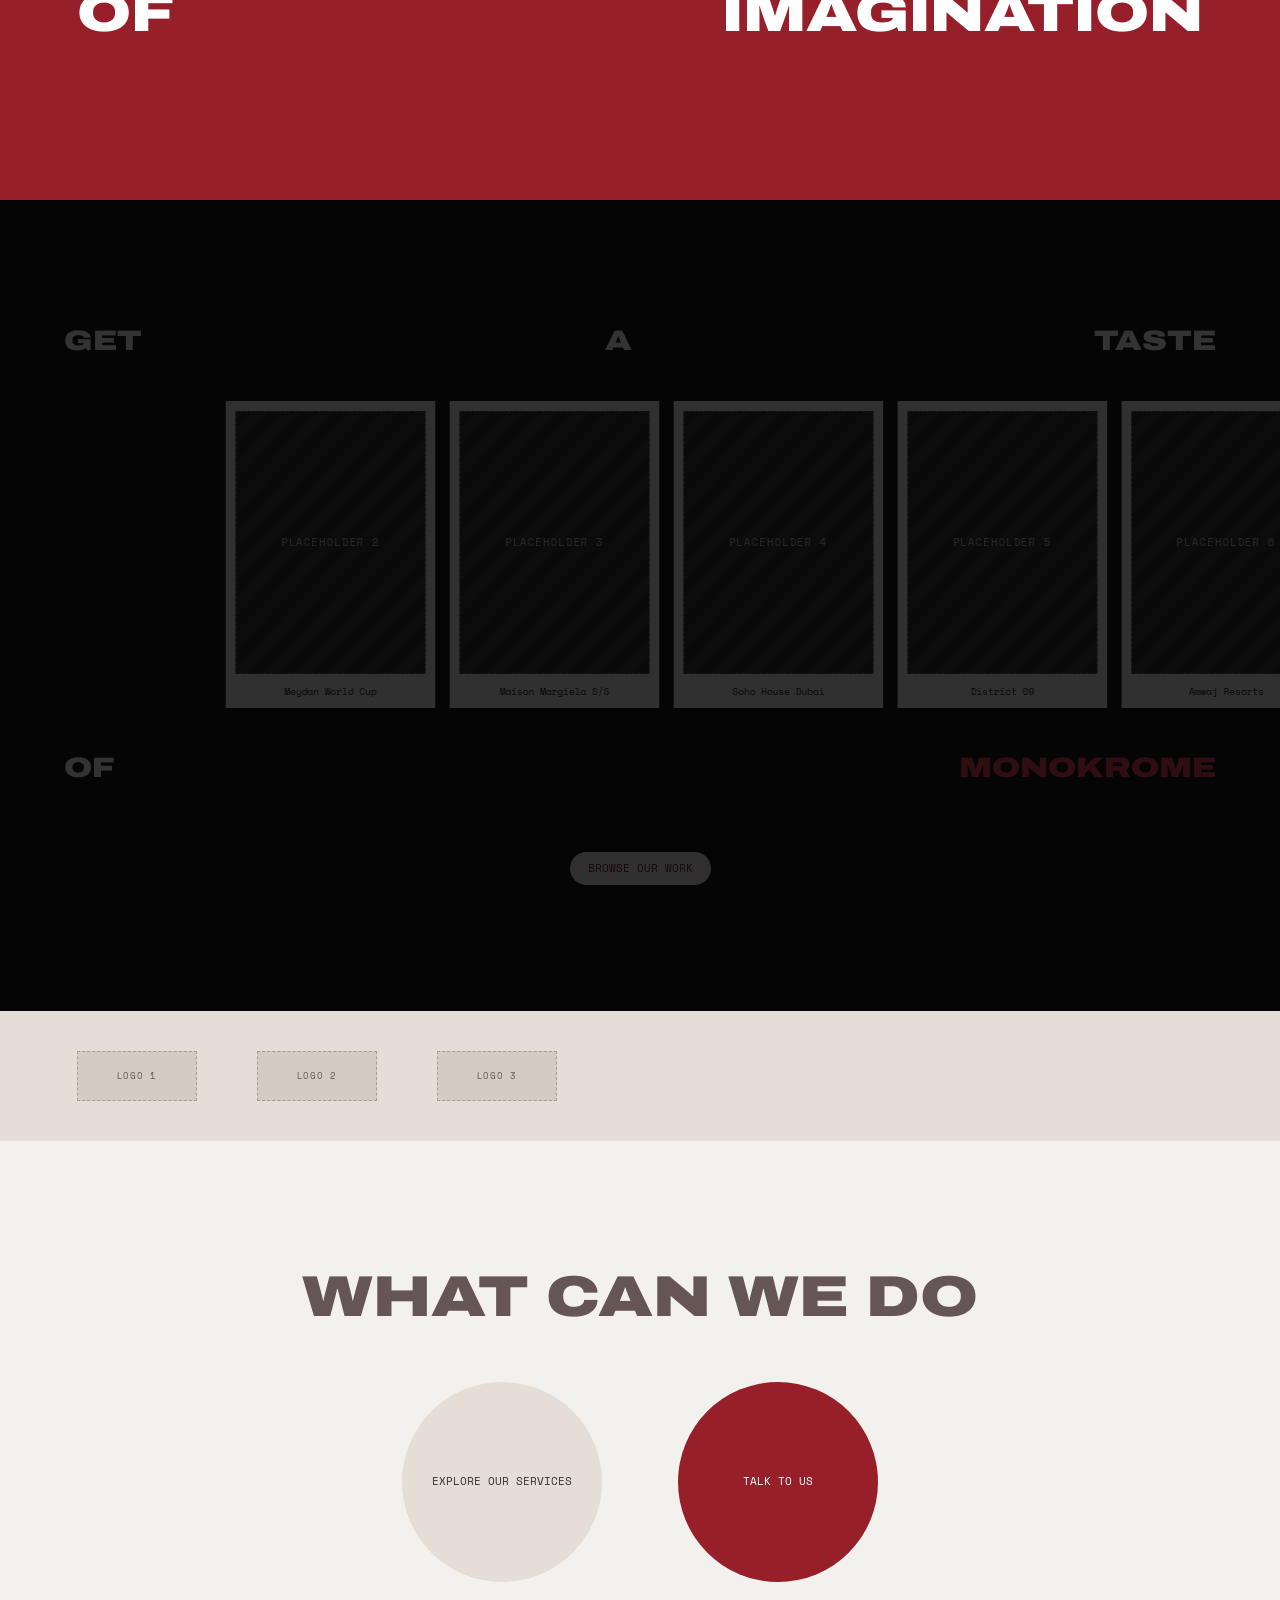
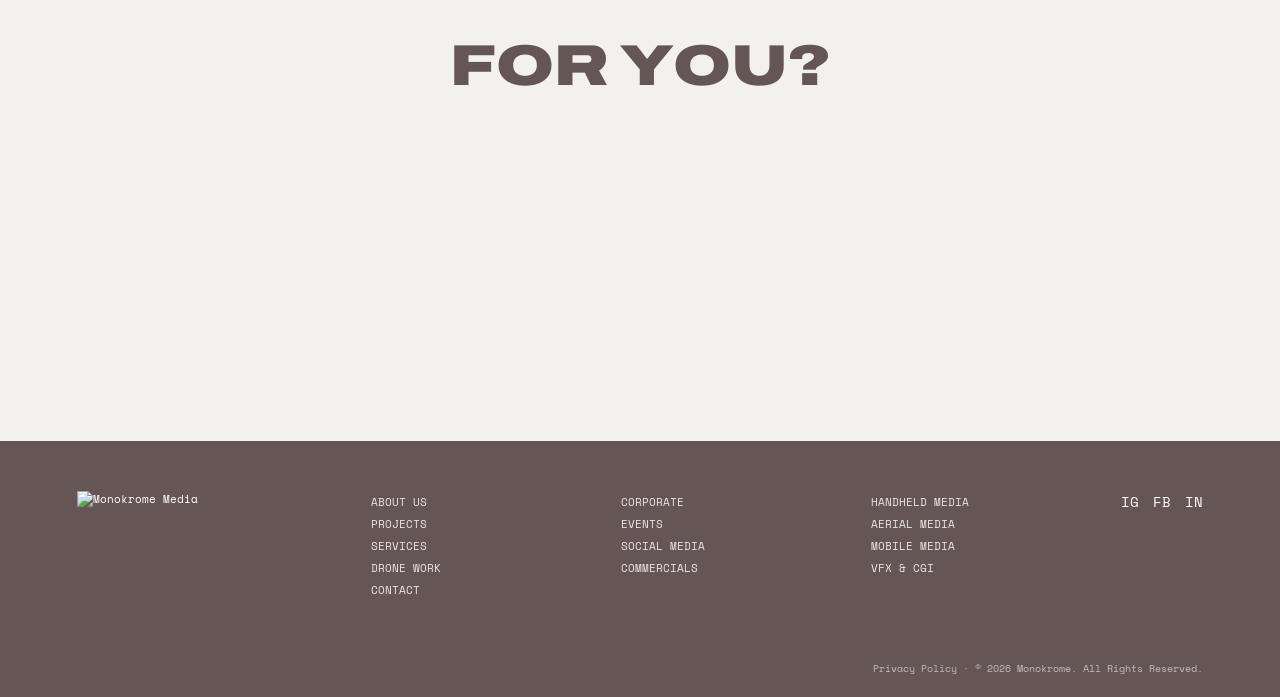
==== commit ffae33a8: "added drone page" ====
--- a/index.html
+++ b/index.html
@@ -20,6 +20,7 @@
     <a href="work.html">Our Work</a>
     <a href="about.html">Who We Are</a>
     <a href="services.html">What We Do</a>
+    <a href="drone.html">Drone Work</a>
     <a href="contact.html">Contact</a>
   </nav>
 
@@ -124,6 +125,7 @@
       <li><a href="about.html">About Us</a></li>
       <li><a href="work.html">Projects</a></li>
       <li><a href="services.html">Services</a></li>
+      <li><a href="drone.html">Drone Work</a></li>
       <li><a href="contact.html">Contact</a></li>
     </ul>
     <ul>
--- a/css/style.css
+++ b/css/style.css
@@ -15,7 +15,8 @@
    12. ABOUT - hero, partners strip, bespoke section
    13. CONTACT - cards + brief form
    14. PROJECT - single project page
-   15. Responsive (mobile)
+   15. DRONE - aerial work page
+   16. Responsive (mobile)
    ========================================================================== */
 
 
@@ -109,7 +110,7 @@
 }
 
 /* Real images: use these classes instead of .ph */
-.cover-img     { width: 100%; height: 100%; object-fit: cover; display: block; }
+.cover-img      { width: 100%; height: 100%; object-fit: cover; display: block; }
 .cover-img--abs { position: absolute; inset: 0; }
 
 /* Play button drawn over the About video */
@@ -346,7 +347,7 @@
   opacity: 0;
   transition: opacity 1.2s;
 }
-#work .title.in     { opacity: 1; }
+#work .title.in      { opacity: 1; }
 #work .title--bottom { margin: 5vh 0; }
 
 .dim {                      /* cinema darkening overlay */
@@ -366,7 +367,7 @@
   transition: transform .15s;
 }
 
-/* Polaroid-style project card (used on Home and Work) */
+/* Polaroid-style project card (used on Home, Work and Drone) */
 .card {
   display: block;
   width: 17vw;
@@ -600,7 +601,7 @@
   margin-right: -9vw;
   font-size: clamp(22px, 2.6vw, 38px);
 }
-.bespoke p   { grid-column: 1; max-width: 460px; font-size: 12px; }
+.bespoke p    { grid-column: 1; max-width: 460px; font-size: 12px; }
 .bespoke .btn { grid-column: 1; justify-self: start; }
 
 
@@ -652,11 +653,79 @@
 .grid--3 > .ph { aspect-ratio: 4 / 3; }
 
 
-/* 15. RESPONSIVE (phones and small tablets)
+/* 15. DRONE PAGE
+   ========================================================================== */
+
+/* 15a. Full-screen sky hero */
+.drone-hero {
+  position: relative;
+  display: flex;
+  align-items: flex-end;
+  min-height: 100vh;
+  padding: 150px 5vw 80px;
+  overflow: hidden;
+  background: linear-gradient(#0b1220, #1d2b45 55%, #c97a5a 100%);
+}
+.drone-hero h1 {
+  position: relative;
+  z-index: 2;
+  font-size: clamp(40px, 9vw, 130px);
+  color: var(--taupe);
+}
+.drone-hero p {
+  position: relative;
+  z-index: 2;
+  max-width: 460px;
+  margin-top: 20px;
+  font-size: 13px;
+}
+
+/* 15b. What we capture: three feature columns */
+.drone-intro {
+  padding: 100px 5vw;
+  background: var(--ivory);
+  color: var(--slate);
+}
+.drone-intro h2 { margin-bottom: 40px; font-size: clamp(26px, 3.6vw, 52px); color: var(--cherry); }
+.features {
+  display: grid;
+  grid-template-columns: repeat(auto-fit, minmax(240px, 1fr));
+  gap: 30px;
+}
+.feature { padding: 26px; background: var(--taupe); font-size: 12px; }
+.feature h3 { margin-bottom: 10px; font-size: 14px; color: var(--cherry); }
+
+/* 15c. Permit steps */
+.drone-steps {
+  padding: 100px 5vw;
+  background: var(--crimson);
+}
+.drone-steps h2 { margin-bottom: 40px; font-size: clamp(26px, 3.6vw, 52px); color: var(--coral); }
+.steps {
+  display: grid;
+  grid-template-columns: repeat(auto-fit, minmax(200px, 1fr));
+  gap: 30px;
+}
+.step b {
+  display: block;
+  font-family: 'Archivo', sans-serif;
+  font-size: 40px;
+  color: var(--coral);
+}
+.step p { margin-top: 6px; font-size: 12px; }
+
+/* 15d. Aerial gallery + final call to action */
+.drone-gallery { padding: 100px 5vw; background: var(--black); }
+.drone-gallery h2 { margin-bottom: 40px; font-size: clamp(26px, 3.6vw, 52px); color: var(--taupe); }
+.drone-cta { padding: 100px 5vw; background: var(--cherry); text-align: center; }
+.drone-cta h2 { font-size: clamp(26px, 4vw, 60px); }
+
+
+/* 16. RESPONSIVE (phones and small tablets)
    ========================================================================== */
 @media (max-width: 800px) {
-  nav { top: 14px; right: 10px; gap: 4px; padding: 8px 10px; }
-  nav a { padding: 4px 6px; font-size: 9px; }
+  nav { top: 14px; right: 10px; gap: 2px; padding: 6px 8px; }
+  nav a { padding: 4px 5px; font-size: 8px; letter-spacing: .02em; }
   .brand { top: 14px; left: 14px; }
   .brand img { height: 40px; }
 
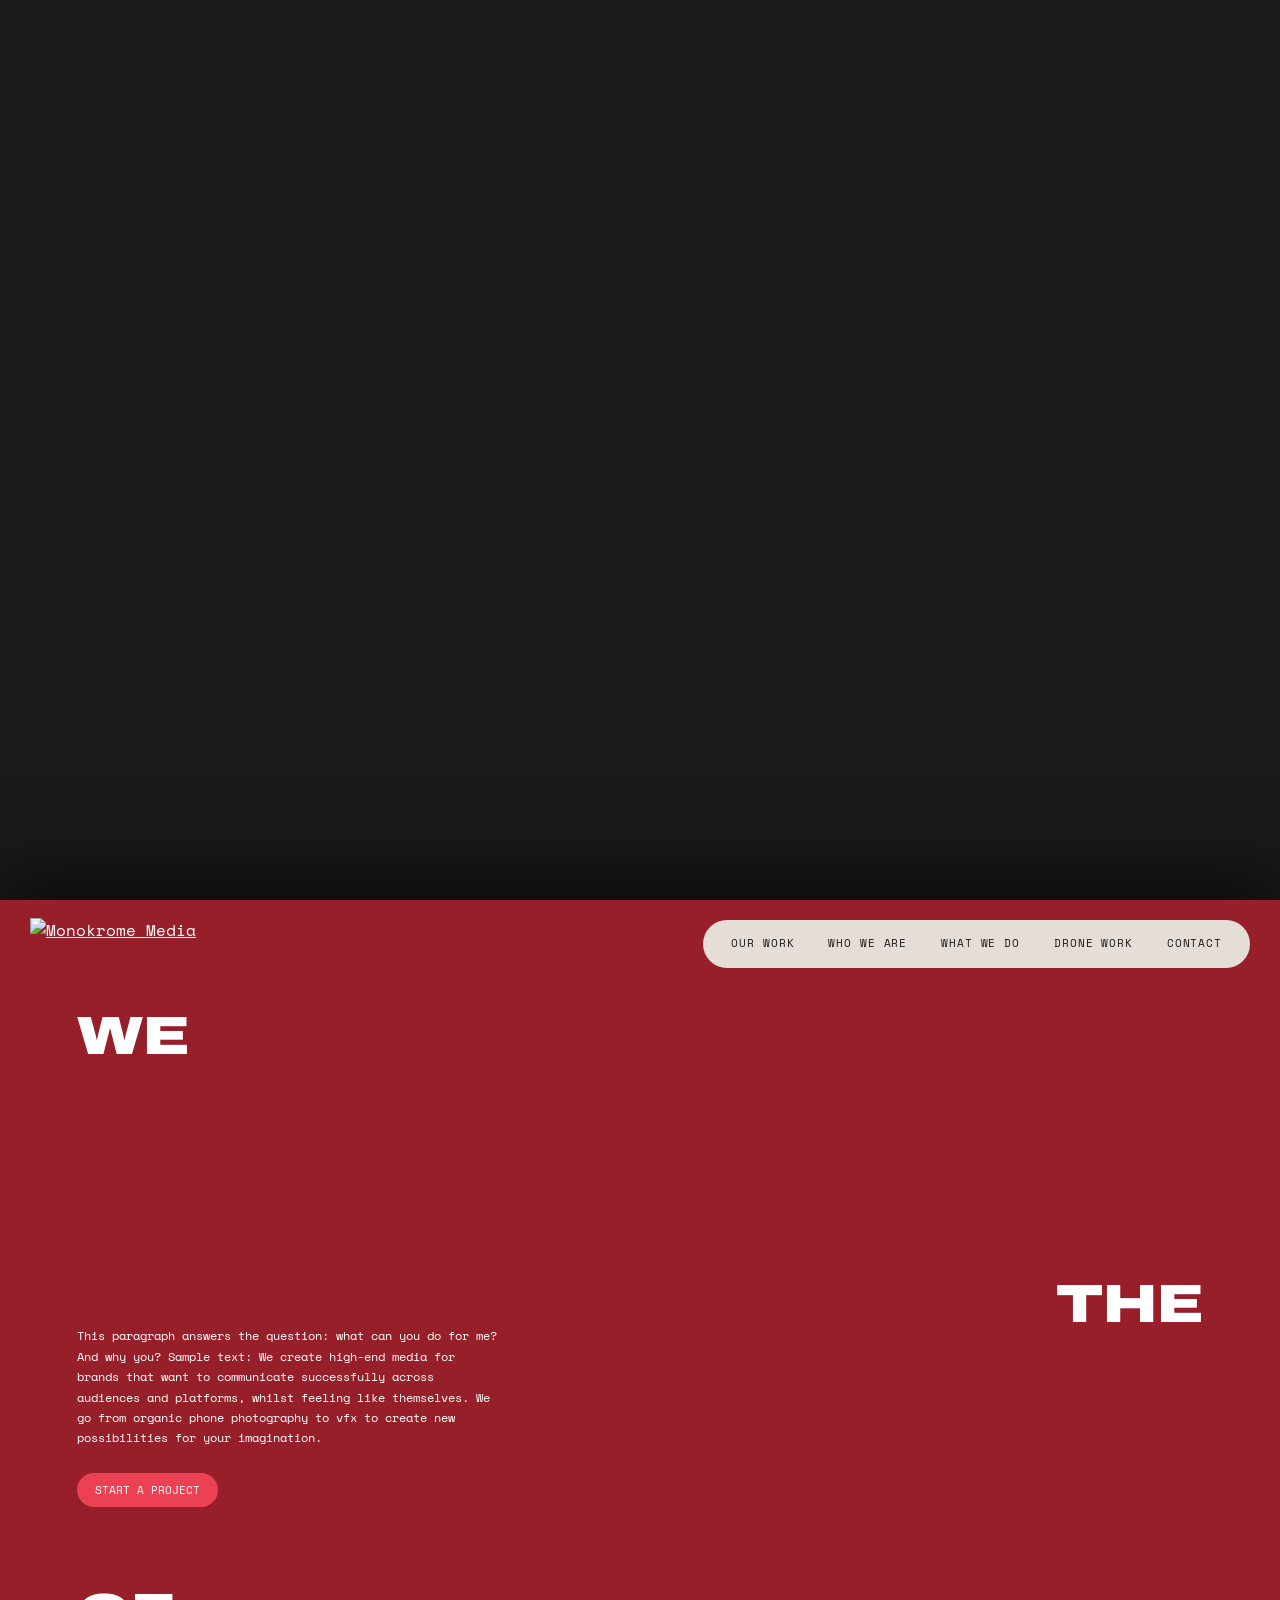
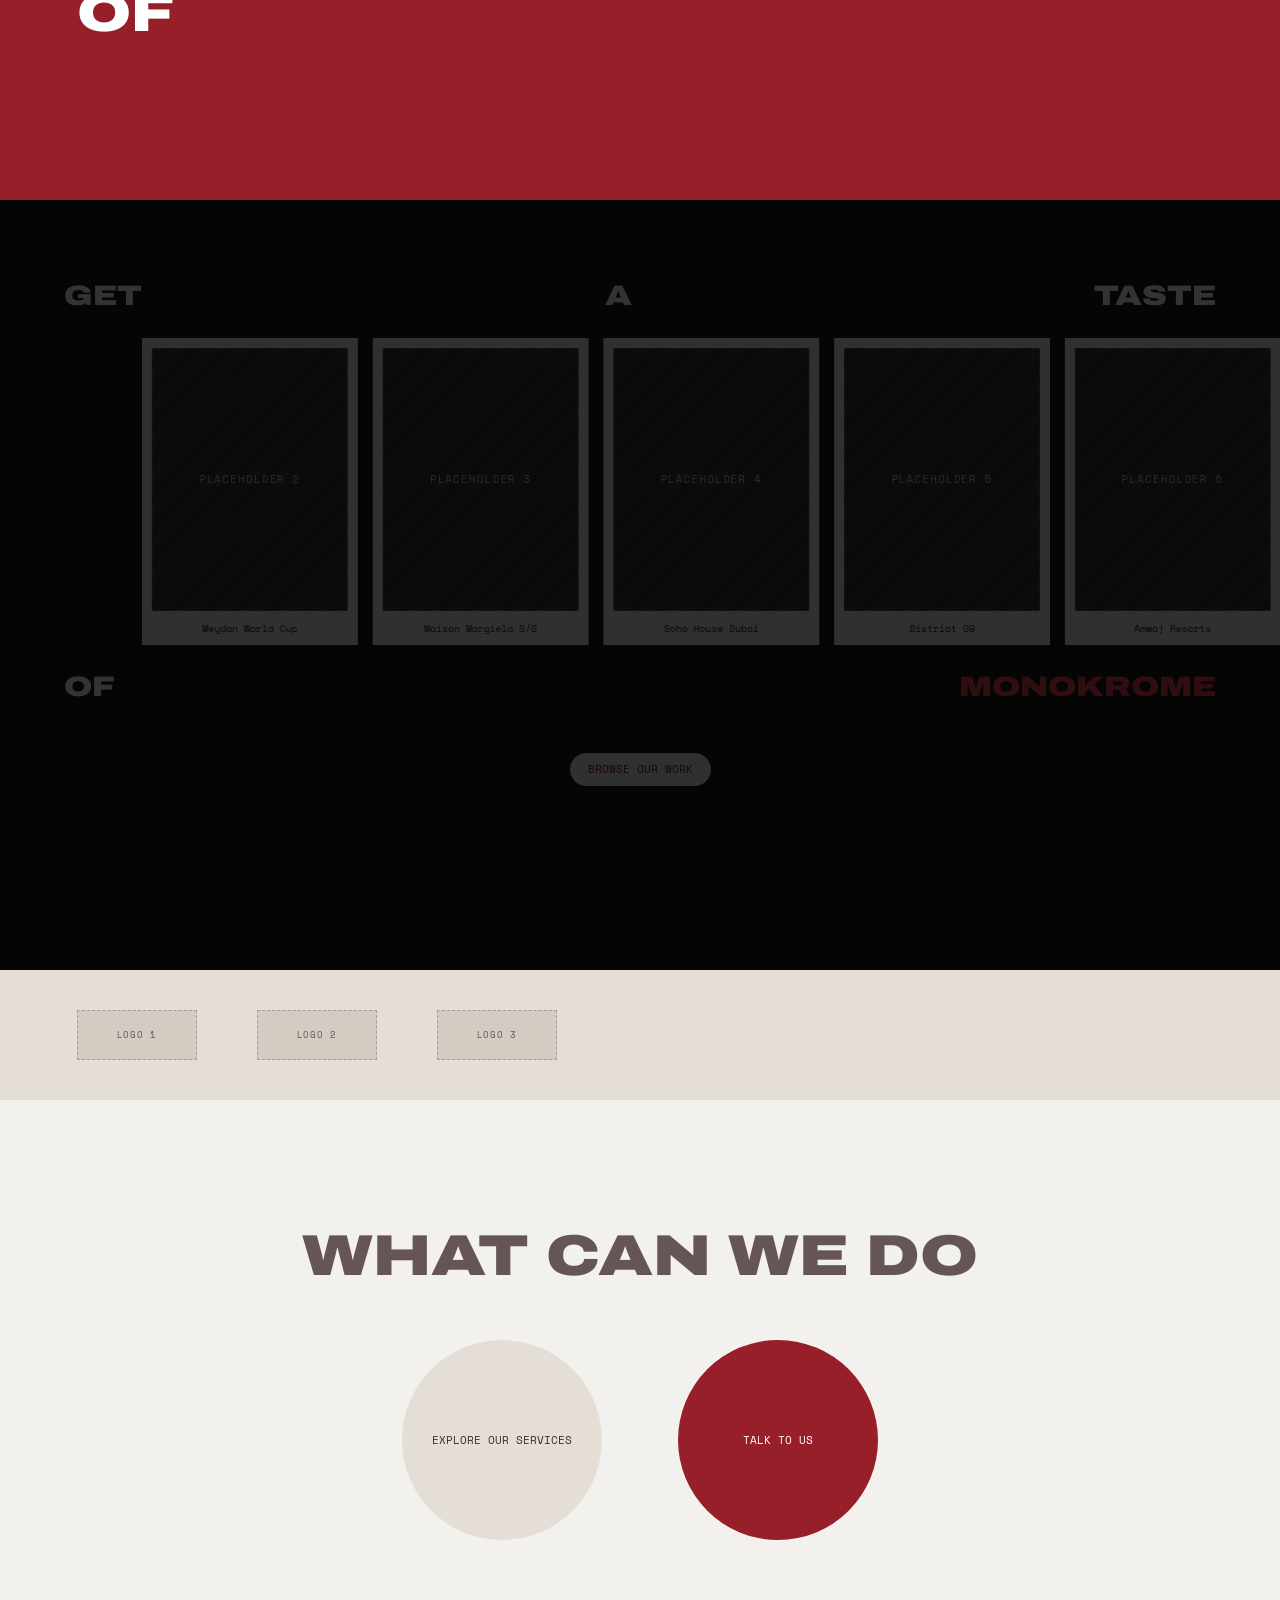
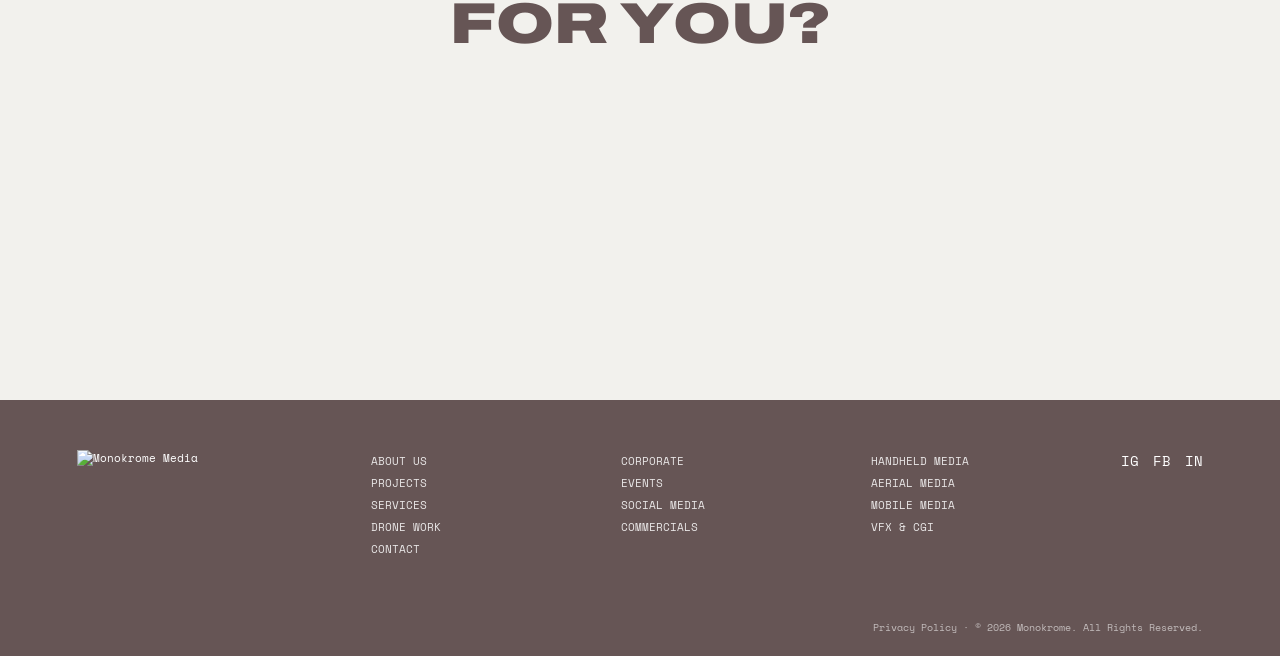
==== commit 76408f90: "Files organized and minor fixes done" ====
--- a/index.html
+++ b/index.html
@@ -1,47 +1,47 @@
 <!DOCTYPE html>
-<html lang="en">
+<html lang="en" class="snap-page">
 <head>
   <meta charset="utf-8">
-  <meta name="viewport" content="width=device-width, initial-scale=1">
+  <meta name="viewport" content="width=device-width, initial-scale=1, viewport-fit=cover">
   <title>Where Vision Comes Alive | Monokrome Media</title>
-  <link rel="icon" href="images/logo-black.png">
+  <link rel="icon" href="/images/logo-black.png">
   <link rel="preconnect" href="https://fonts.googleapis.com">
   <link href="https://fonts.googleapis.com/css2?family=Archivo:wdth,wght@125,800;125,900&family=Space+Mono&display=swap" rel="stylesheet">
-  <link rel="stylesheet" href="css/style.css">
+  <link rel="stylesheet" href="/css/style.css">
 </head>
 
 <body class="home">
 
   <!-- ===== HEADER ===== -->
-  <a class="brand" href="index.html" aria-label="Monokrome Media home">
-    <img src="images/logo-white.png" alt="Monokrome Media">
+  <a class="brand" href="/" aria-label="Monokrome Media home">
+    <img src="/images/logo-white.png" alt="Monokrome Media">
   </a>
   <nav>
-    <a href="work.html">Our Work</a>
-    <a href="about.html">Who We Are</a>
-    <a href="services.html">What We Do</a>
-    <a href="drone.html">Drone Work</a>
-    <a href="contact.html">Contact</a>
+    <a href="/work/">Our Work</a>
+    <a href="/about/">Who We Are</a>
+    <a href="/services/">What We Do</a>
+    <a href="/drone/">Drone Work</a>
+    <a href="/contact/">Contact</a>
   </nav>
 
   <!-- ===== PAGE CONTENT ===== -->
   <main>
 
-    <!-- ---------- 1. HERO ---------- -->
-    <section id="hero">
-      <!-- PLACEHOLDER 1: Landing video / showreel backdrop (or use the <video> tag below) | to replace, swap the div below for: <img class="cover-img cover-img--abs" src="images/YOUR-FILE.jpg" alt=""> -->
+    <!-- ---------- 1. HERO (snap screen 1) ---------- -->
+    <section id="hero" class="snap-start">
+      <!-- PLACEHOLDER 1: Landing video / showreel backdrop (or use the <video> tag below) | to replace, swap the div below for: <img class="cover-img cover-img--abs" src="/images/YOUR-FILE.jpg" alt=""> -->
       <div class="ph ph--fill"><span>Placeholder 1</span></div>
-      <!-- <video autoplay muted loop playsinline src="images/showreel.mp4"></video> -->
+      <!-- <video autoplay muted loop playsinline src="/images/showreel.mp4"></video> -->
       <div class="tag">Monokrome. Where vision comes alive</div>
     </section>
 
-    <!-- ---------- 2. WE BREAK THE LIMITS OF POSSIBILITY ---------- -->
-    <section id="break">
+    <!-- ---------- 2. WE BREAK THE LIMITS OF POSSIBILITY (snap screen 2) ---------- -->
+    <section id="break" class="snap-start">
       <h1 class="w w-we display">WE</h1>
       <h1 class="w w-verb display" id="verb">BREAK</h1>
       <div class="copy">
         This paragraph answers the question: what can you do for me? And why you? Sample text: We create high-end media for brands that want to communicate successfully across audiences and platforms, whilst feeling like themselves. We go from organic phone photography to vfx to create new possibilities for your imagination.
-        <br><a class="btn" href="contact.html">Start a project</a>
+        <br><a class="btn" href="/contact/">Start a project</a>
       </div>
       <h1 class="w w-the display">THE</h1>
       <h1 class="w w-noun display" id="noun">LIMITS</h1>
@@ -49,69 +49,72 @@
       <h1 class="w w-poss display" id="poss">POSSIBILITY</h1>
     </section>
 
-    <!-- ---------- 3. GET A TASTE OF MONOKROME (project carousel) ---------- -->
-    <section id="work">
-      <div class="dim" id="dim"></div>
-      <div class="display title"><span>Get</span><span>A</span><span>Taste</span></div>
+    <!-- ---------- 3 + 4. CAROUSEL AND CLIENT LOGOS (snap screen 3) ---------- -->
+    <div class="snap-group snap-start">
 
-      <div class="track" id="track">
-        <a class="card" href="project.html?p=Meydan+World+Cup">
-          <div class="img">
-            <!-- PLACEHOLDER 2: Carousel project image: Meydan World Cup | to replace, swap the div below for: <img class="cover-img" src="images/YOUR-FILE.jpg" alt=""> -->
-            <div class="ph"><span>Placeholder 2</span></div>
-          </div>
-          Meydan World Cup
-        </a>
-        <a class="card" href="project.html?p=Maison+Margiela+S/S">
-          <div class="img">
-            <!-- PLACEHOLDER 3: Carousel project image: Maison Margiela S/S | to replace, swap the div below for: <img class="cover-img" src="images/YOUR-FILE.jpg" alt=""> -->
-            <div class="ph"><span>Placeholder 3</span></div>
-          </div>
-          Maison Margiela S/S
-        </a>
-        <a class="card" href="project.html?p=Soho+House+Dubai">
-          <div class="img">
-            <!-- PLACEHOLDER 4: Carousel project image: Soho House Dubai | to replace, swap the div below for: <img class="cover-img" src="images/YOUR-FILE.jpg" alt=""> -->
-            <div class="ph"><span>Placeholder 4</span></div>
-          </div>
-          Soho House Dubai
-        </a>
-        <a class="card" href="project.html?p=District+09">
-          <div class="img">
-            <!-- PLACEHOLDER 5: Carousel project image: District 09 | to replace, swap the div below for: <img class="cover-img" src="images/YOUR-FILE.jpg" alt=""> -->
-            <div class="ph"><span>Placeholder 5</span></div>
-          </div>
-          District 09
-        </a>
-        <a class="card" href="project.html?p=Amwaj+Resorts">
-          <div class="img">
-            <!-- PLACEHOLDER 6: Carousel project image: Amwaj Resorts | to replace, swap the div below for: <img class="cover-img" src="images/YOUR-FILE.jpg" alt=""> -->
-            <div class="ph"><span>Placeholder 6</span></div>
-          </div>
-          Amwaj Resorts
-        </a>
-      </div>
+      <section id="work">
+        <div class="dim" id="dim"></div>
+        <div class="display title"><span>Get</span><span>A</span><span>Taste</span></div>
 
-      <div class="display title title--bottom"><span>Of</span><span class="coral">Monokrome</span></div>
-      <a class="btn btn--light" href="work.html">Browse our work</a>
-    </section>
+        <div class="track" id="track">
+          <a class="card" href="/project/?p=Meydan+World+Cup">
+            <div class="img">
+              <!-- PLACEHOLDER 2: Carousel project image: Meydan World Cup | to replace, swap the div below for: <img class="cover-img" src="/images/YOUR-FILE.jpg" alt=""> -->
+              <div class="ph"><span>Placeholder 2</span></div>
+            </div>
+            Meydan World Cup
+          </a>
+          <a class="card" href="/project/?p=Maison+Margiela+S/S">
+            <div class="img">
+              <!-- PLACEHOLDER 3: Carousel project image: Maison Margiela S/S | to replace, swap the div below for: <img class="cover-img" src="/images/YOUR-FILE.jpg" alt=""> -->
+              <div class="ph"><span>Placeholder 3</span></div>
+            </div>
+            Maison Margiela S/S
+          </a>
+          <a class="card" href="/project/?p=Soho+House+Dubai">
+            <div class="img">
+              <!-- PLACEHOLDER 4: Carousel project image: Soho House Dubai | to replace, swap the div below for: <img class="cover-img" src="/images/YOUR-FILE.jpg" alt=""> -->
+              <div class="ph"><span>Placeholder 4</span></div>
+            </div>
+            Soho House Dubai
+          </a>
+          <a class="card" href="/project/?p=District+09">
+            <div class="img">
+              <!-- PLACEHOLDER 5: Carousel project image: District 09 | to replace, swap the div below for: <img class="cover-img" src="/images/YOUR-FILE.jpg" alt=""> -->
+              <div class="ph"><span>Placeholder 5</span></div>
+            </div>
+            District 09
+          </a>
+          <a class="card" href="/project/?p=Amwaj+Resorts">
+            <div class="img">
+              <!-- PLACEHOLDER 6: Carousel project image: Amwaj Resorts | to replace, swap the div below for: <img class="cover-img" src="/images/YOUR-FILE.jpg" alt=""> -->
+              <div class="ph"><span>Placeholder 6</span></div>
+            </div>
+            Amwaj Resorts
+          </a>
+        </div>
 
-    <!-- ---------- 4. CLIENT LOGOS ---------- -->
-    <section id="clients">
-      <!-- LOGO PLACEHOLDER 1 (home clients strip): swap the div below for <img src="images/logo-1.png" alt="Client name"> -->
-      <div class="ph ph--logo"><span>Logo 1</span></div>
-      <!-- LOGO PLACEHOLDER 2 (home clients strip): swap the div below for <img src="images/logo-2.png" alt="Client name"> -->
-      <div class="ph ph--logo"><span>Logo 2</span></div>
-      <!-- LOGO PLACEHOLDER 3 (home clients strip): swap the div below for <img src="images/logo-3.png" alt="Client name"> -->
-      <div class="ph ph--logo"><span>Logo 3</span></div>
-    </section>
+        <div class="display title title--bottom"><span>Of</span><span class="coral">Monokrome</span></div>
+        <a class="btn btn--light" href="/work/">Browse our work</a>
+      </section>
 
-    <!-- ---------- 5. WHAT CAN WE DO FOR YOU? ---------- -->
-    <section id="what">
+      <section id="clients">
+        <!-- LOGO PLACEHOLDER 1 (home clients strip): swap the div below for <img src="/images/logo-1.png" alt="Client name"> -->
+        <div class="ph ph--logo"><span>Logo 1</span></div>
+        <!-- LOGO PLACEHOLDER 2 (home clients strip): swap the div below for <img src="/images/logo-2.png" alt="Client name"> -->
+        <div class="ph ph--logo"><span>Logo 2</span></div>
+        <!-- LOGO PLACEHOLDER 3 (home clients strip): swap the div below for <img src="/images/logo-3.png" alt="Client name"> -->
+        <div class="ph ph--logo"><span>Logo 3</span></div>
+      </section>
+
+    </div>
+
+    <!-- ---------- 5. WHAT CAN WE DO FOR YOU? (snap screen 4) ---------- -->
+    <section id="what" class="snap-start">
       <h2 class="display">What can we do</h2>
       <div class="circles">
-        <a class="circle circle--light" href="services.html">Explore our services</a>
-        <a class="circle circle--dark" href="contact.html">Talk to us</a>
+        <a class="circle circle--light" href="/services/">Explore our services</a>
+        <a class="circle circle--dark" href="/contact/">Talk to us</a>
       </div>
       <h2 class="display">For you?</h2>
     </section>
@@ -119,14 +122,14 @@
   </main>
 
   <!-- ===== FOOTER ===== -->
-  <footer>
-    <div class="logo"><img src="images/logo-white.png" alt="Monokrome Media"></div>
+  <footer class="snap-end">
+    <div class="logo"><img src="/images/logo-white.png" alt="Monokrome Media"></div>
     <ul>
-      <li><a href="about.html">About Us</a></li>
-      <li><a href="work.html">Projects</a></li>
-      <li><a href="services.html">Services</a></li>
-      <li><a href="drone.html">Drone Work</a></li>
-      <li><a href="contact.html">Contact</a></li>
+      <li><a href="/about/">About Us</a></li>
+      <li><a href="/work/">Projects</a></li>
+      <li><a href="/services/">Services</a></li>
+      <li><a href="/drone/">Drone Work</a></li>
+      <li><a href="/contact/">Contact</a></li>
     </ul>
     <ul>
       <li>Corporate</li>
@@ -148,7 +151,7 @@
   <div class="scroll-btn" id="scrollBtn">Scroll<br>down</div>
 
   <!-- ===== SCRIPTS ===== -->
-  <script src="js/common.js"></script>
-  <script src="js/home.js"></script>
+  <script src="/js/common.js"></script>
+  <script src="/js/home.js"></script>
 </body>
 </html>
--- a/css/style.css
+++ b/css/style.css
@@ -8,7 +8,7 @@
    5.  Buttons & pills
    6.  Scroll-reveal animation
    7.  Footer
-   8.  HOME  - hero, "we break the limits", work carousel, clients, CTA
+   8.  HOME  - snapping, hero, "we break the limits", carousel, clients, CTA
    9.  Inner pages - shared layout
    10. WORK  - filters + project grid
    11. SERVICES - list + colour panel
@@ -35,10 +35,7 @@
 
 * { box-sizing: border-box; margin: 0; padding: 0; }
 
-html {
-  scroll-behavior: smooth;
-  overflow-x: clip;
-}
+html { scroll-behavior: smooth; }
 
 body {
   font-family: 'Space Mono', monospace;
@@ -251,12 +248,29 @@
 /* 8. HOME
    ========================================================================== */
 
+/* 8-0. SECTION SNAPPING (Home only: <html class="snap-page">)
+   Each full-screen section locks into place as you swipe or scroll.
+   - 100svh = the visible screen height on phones (ignores the address bar);
+     100vh is the fallback for older browsers.
+   - "mandatory" always settles on a section. "stop: always" means one swipe
+     moves exactly one section, never skipping.
+   - Mouse wheels and trackpads are handled by js/home.js (section 4).
+   To turn snapping off, delete class="snap-page" from <html> in index.html. */
+html.snap-page { scroll-snap-type: y mandatory; }
+
+.snap-start {
+  scroll-snap-align: start;
+  scroll-snap-stop: always;
+}
+.snap-end { scroll-snap-align: end; }
+
 /* 8a. Hero (sticky so the next section slides over it) */
 #hero {
   position: sticky;
   top: 0;
   z-index: 0;
   height: 100vh;
+  height: 100svh;
   overflow: hidden;
   cursor: pointer;
   background:
@@ -298,6 +312,7 @@
   position: relative;
   z-index: 2;
   min-height: 100vh;
+  min-height: 100svh;
   display: grid;
   grid-template-columns: 1fr 1fr;
   grid-template-rows: repeat(5, auto);
@@ -329,26 +344,37 @@
   line-height: 1.7;
 }
 
-/* 8d. "Get a taste of Monokrome" carousel */
+/* 8d. Carousel + client logos share ONE snap screen:
+   the carousel fills the screen and the logo strip sits at the bottom. */
+.snap-group {
+  position: relative;
+  z-index: 2;
+  display: flex;
+  flex-direction: column;
+  min-height: 100vh;
+  min-height: 100svh;
+}
+
+/* "Get a taste of Monokrome" carousel */
 #work {
   position: relative;
-  z-index: 2;
+  flex: 1;
   overflow: hidden;
-  padding: 14vh 4vw;
+  padding: 9vh 4vw;
   background: var(--black);
   text-align: center;
 }
 #work .title {
   display: flex;
   justify-content: space-between;
-  margin-bottom: 5vh;
+  margin-bottom: 3vh;
   padding: 0 1vw;
   font-size: clamp(18px, 2.2vw, 30px);
   opacity: 0;
   transition: opacity 1.2s;
 }
 #work .title.in      { opacity: 1; }
-#work .title--bottom { margin: 5vh 0; }
+#work .title--bottom { margin: 3vh 0; }
 
 .dim {                      /* cinema darkening overlay */
   position: absolute;
@@ -366,6 +392,10 @@
   perspective: 1200px;
   transition: transform .15s;
 }
+
+/* On Home the carousel cards also shrink with screen HEIGHT so the whole
+   carousel + logo strip always fits one screen */
+.track .card { width: min(17vw, 26vh); }
 
 /* Polaroid-style project card (used on Home, Work and Drone) */
 .card {
@@ -385,8 +415,6 @@
 
 /* 8e. Client logos strip */
 #clients {
-  position: relative;
-  z-index: 2;
   display: flex;
   align-items: center;
   gap: 60px;
@@ -399,6 +427,7 @@
   position: relative;
   z-index: 2;
   min-height: 100vh;
+  min-height: 100svh;
   padding: 14vh 4vw;
   background: var(--ivory);
   color: var(--mauve);
@@ -729,8 +758,13 @@
   .brand { top: 14px; left: 14px; }
   .brand img { height: 40px; }
 
+  /* Home "break the limits" screen: tighter so it fits short phones */
+  #break { padding: 11vh 6vw 5vh; gap: 1.5vh 0; }
+  #break .w { font-size: clamp(22px, 6.5vw, 40px); }
+  .copy { font-size: 11px; line-height: 1.55; }
+
   .track { overflow-x: auto; justify-content: flex-start; }
-  #clients { flex-wrap: wrap; }
+  #clients { flex-wrap: wrap; gap: 20px; padding: 24px 6vw; }
   footer { grid-template-columns: 1fr 1fr; }
 
   .grid { grid-template-columns: repeat(2, 1fr); }
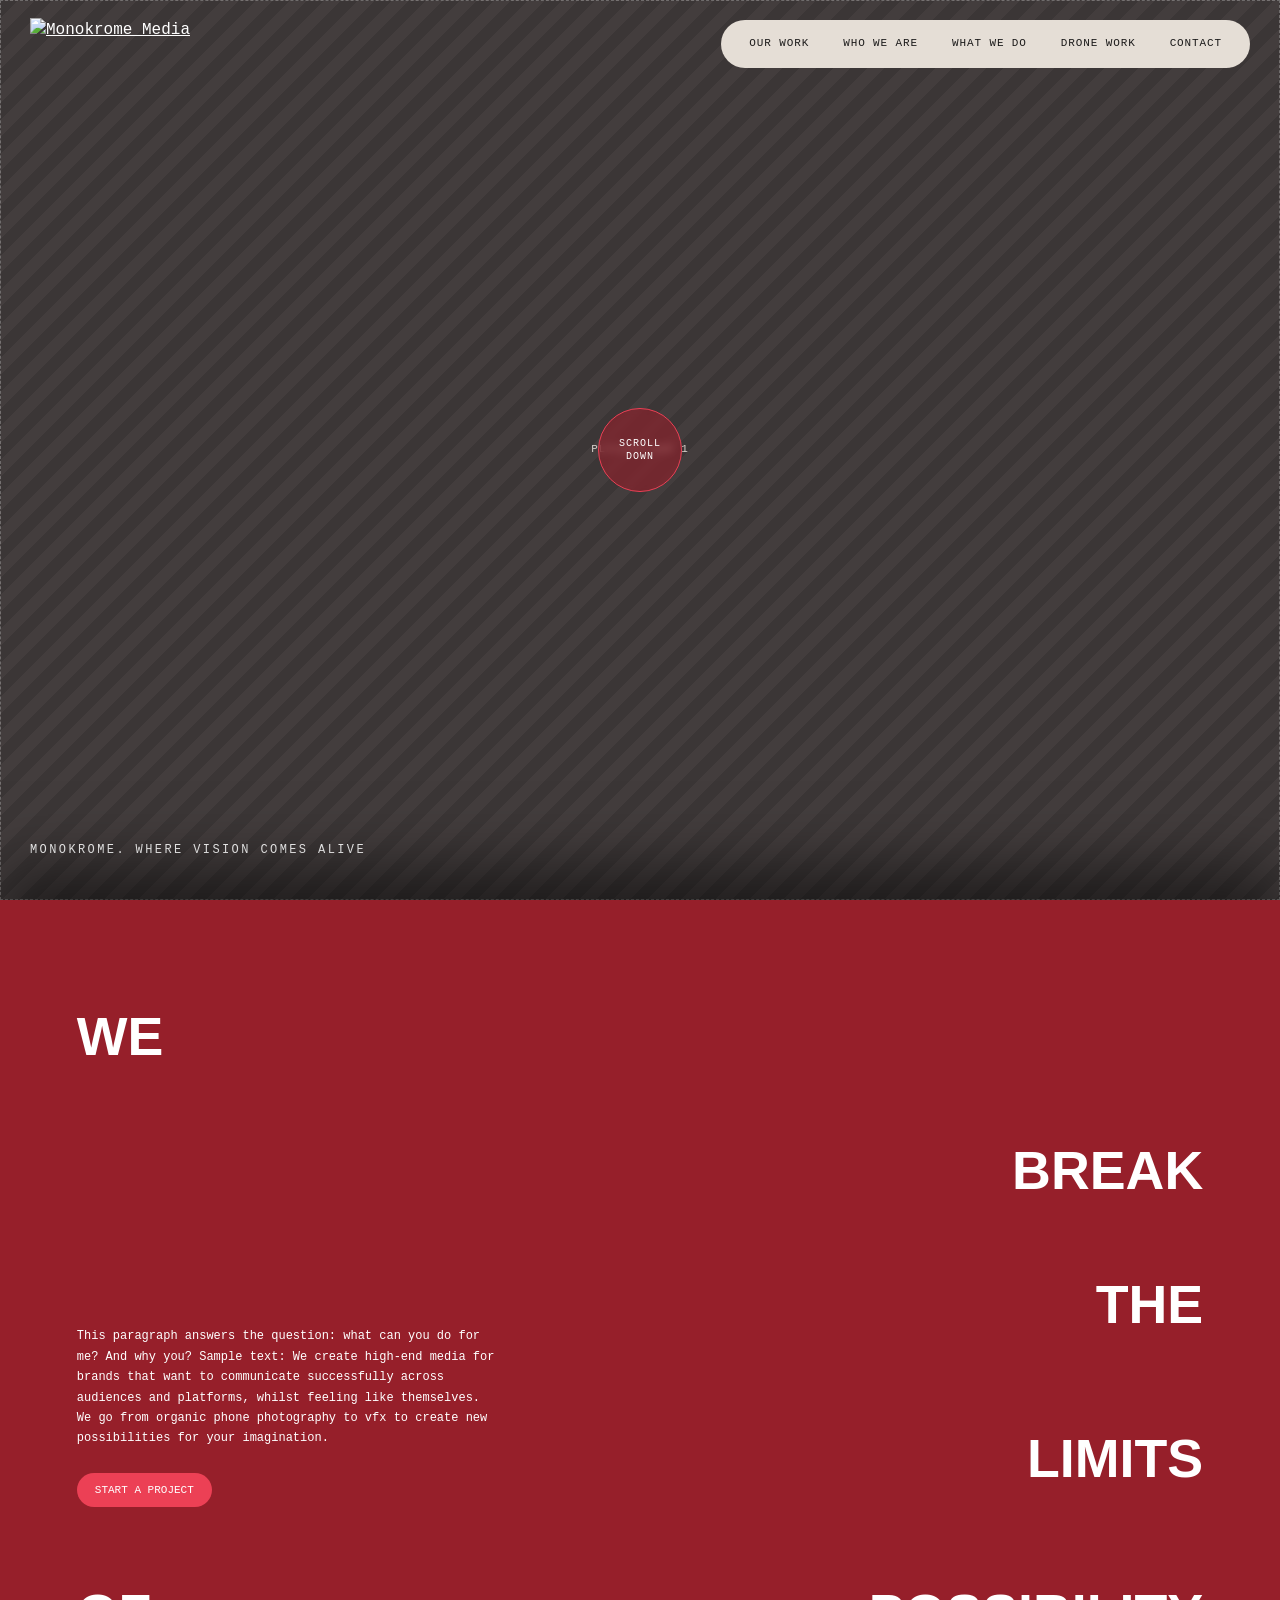
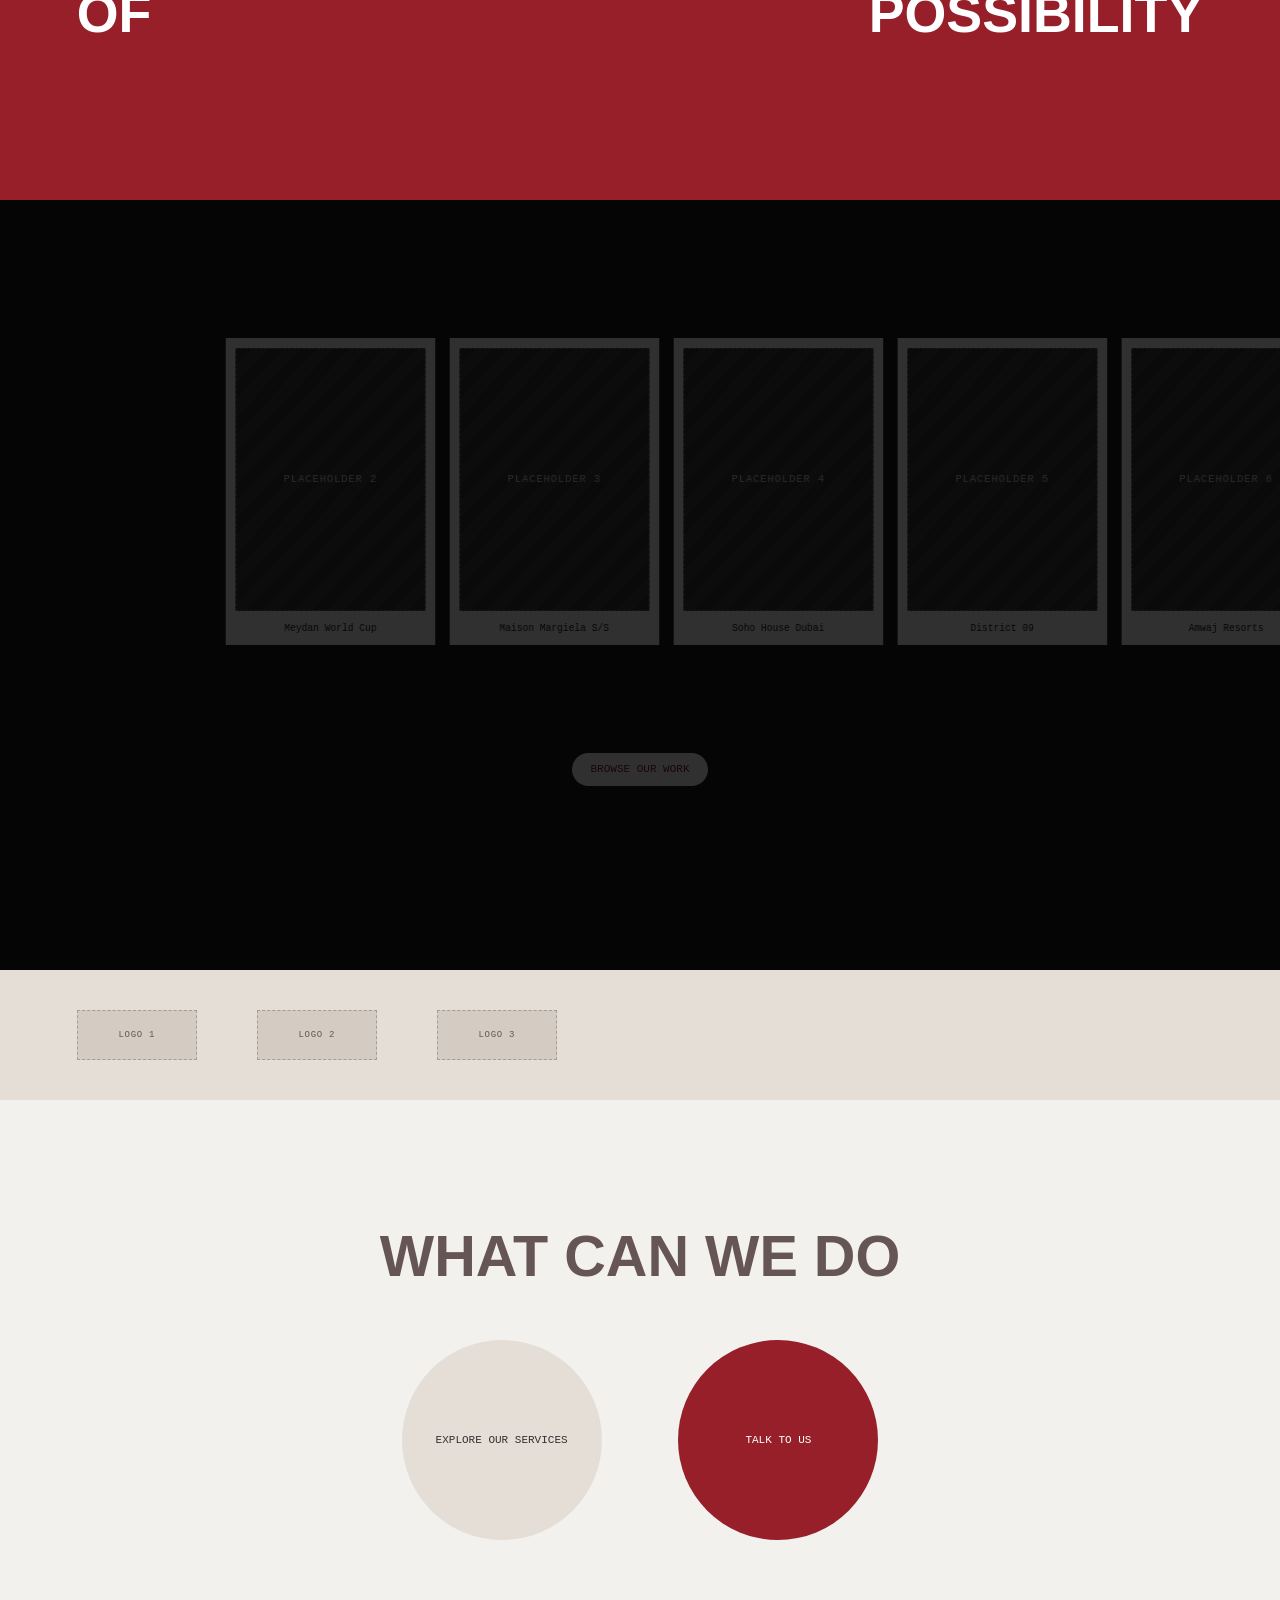
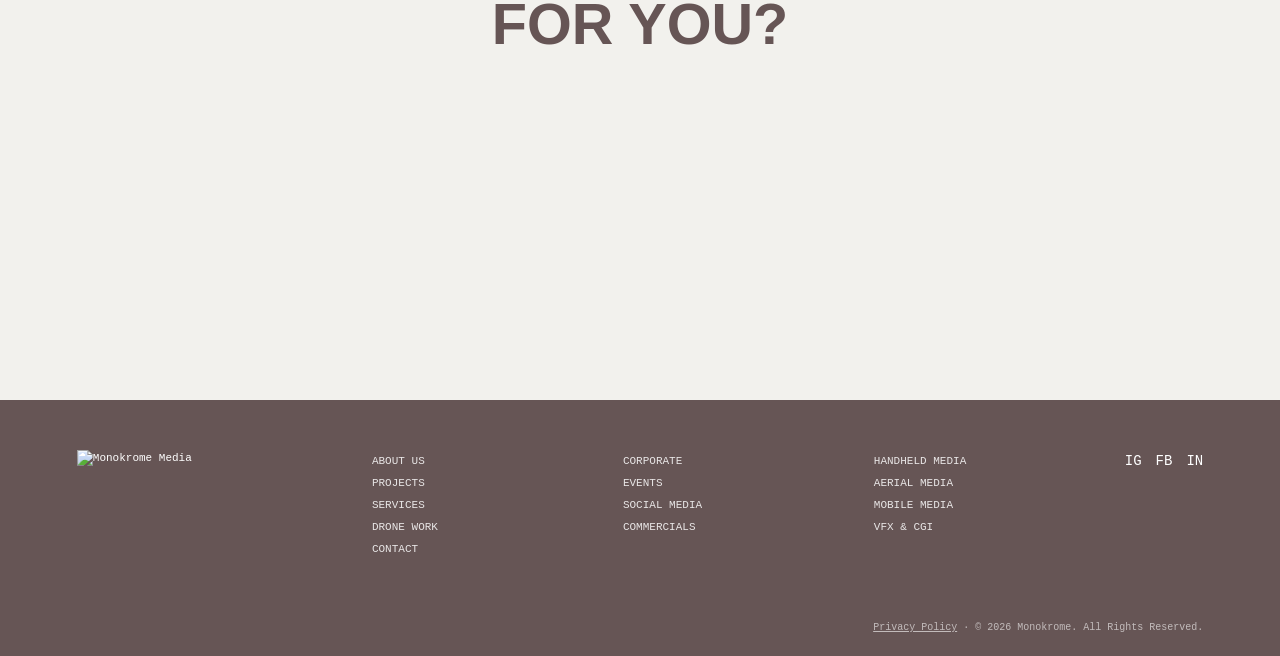
==== commit 69b3309d: "Porting to cloudflare pages" ====
--- a/index.html
+++ b/index.html
@@ -3,6 +3,9 @@
 <head>
   <meta charset="utf-8">
   <meta name="viewport" content="width=device-width, initial-scale=1, viewport-fit=cover">
+  <!-- Security policy (also sent as a header via the _headers file). Keep both in sync. -->
+  <meta http-equiv="Content-Security-Policy" content="default-src 'self'; script-src 'self' https://challenges.cloudflare.com; style-src 'self' https://fonts.googleapis.com; font-src https://fonts.gstatic.com; img-src 'self' https://media.mnkrm.com; media-src 'self' https://media.mnkrm.com; connect-src 'self'; frame-src https://challenges.cloudflare.com; form-action 'self'; base-uri 'none'; object-src 'none'">
+  <meta name="referrer" content="strict-origin-when-cross-origin">
   <title>Where Vision Comes Alive | Monokrome Media</title>
   <link rel="icon" href="/images/logo-black.png">
   <link rel="preconnect" href="https://fonts.googleapis.com">
@@ -144,7 +147,7 @@
       <li>VFX &amp; CGI</li>
     </ul>
     <div class="social"><a href="#">IG</a><a href="#">FB</a><a href="#">IN</a></div>
-    <div class="small">Privacy Policy · © 2026 Monokrome. All Rights Reserved.</div>
+    <div class="small"><a href="/privacy/">Privacy Policy</a> · © 2026 Monokrome. All Rights Reserved.</div>
   </footer>
 
   <!-- Cursor-following bubble (Home only) -->
--- a/css/style.css
+++ b/css/style.css
@@ -16,7 +16,9 @@
    13. CONTACT - cards + brief form
    14. PROJECT - single project page
    15. DRONE - aerial work page
-   16. Responsive (mobile)
+   16. LEGAL - privacy policy page
+   17. Helper classes (replace inline style="" so the security policy can block it)
+   18. Responsive (mobile)
    ========================================================================== */
 
 
@@ -212,6 +214,7 @@
 
 /* 6. SCROLL-REVEAL ANIMATION
    Add data-reveal="left | right | up" to any element. common.js adds .in
+   Optional stagger: add class delay-1, delay-2 or delay-3.
    ========================================================================== */
 [data-reveal] {
   opacity: 0;
@@ -222,6 +225,10 @@
 [data-reveal="right"] { transform: translateX(12vw); }
 [data-reveal="up"]    { transform: translateY(70px); }
 [data-reveal].in      { opacity: 1; transform: none; }
+
+.delay-1 { --d: .1s; }
+.delay-2 { --d: .2s; }
+.delay-3 { --d: .3s; }
 
 
 /* 7. FOOTER
@@ -243,6 +250,7 @@
 
 .social { display: flex; gap: 14px; font-size: 14px; }
 .small  { grid-column: 1 / -1; margin-top: 30px; text-align: right; font-size: 10px; opacity: .6; }
+.small a { text-decoration: underline; }
 
 
 /* 8. HOME
@@ -673,6 +681,25 @@
   font-size: 13px;
 }
 .brief .btn { justify-self: start; }
+.brief .btn:disabled { opacity: .5; cursor: wait; }
+
+/* Honeypot: invisible to people, tempting to bots. Do not use display:none. */
+.hp {
+  position: absolute;
+  left: -9999px;
+  width: 1px;
+  height: 1px;
+  overflow: hidden;
+}
+
+.cf-turnstile { margin: 4px 0; }
+.form-note    { max-width: 640px; font-size: 11px; opacity: .75; }
+.form-note a  { text-decoration: underline; }
+
+.form-status { min-height: 1.6em; font-size: 12px; }
+.form-status--success { color: #1f7a3d; }
+.form-status--error   { color: var(--cherry); }
+.form-status--pending { opacity: .7; }
 
 
 /* 14. PROJECT PAGE
@@ -750,7 +777,49 @@
 .drone-cta h2 { font-size: clamp(26px, 4vw, 60px); }
 
 
-/* 16. RESPONSIVE (phones and small tablets)
+/* 16. LEGAL PAGES (privacy policy)
+   ========================================================================== */
+.legal { max-width: 760px; font-size: 13px; line-height: 1.8; }
+.legal h2 {
+  margin: 44px 0 12px;
+  font-size: clamp(18px, 2vw, 26px);
+  color: var(--cherry);
+}
+.legal p,
+.legal ul { margin-bottom: 14px; }
+.legal ul { padding-left: 22px; }
+.legal li { margin-bottom: 6px; }
+.legal a  { text-decoration: underline; }
+.legal .updated { font-size: 11px; opacity: .7; }
+
+.legal-table {
+  width: 100%;
+  margin: 8px 0 18px;
+  border-collapse: collapse;
+  font-size: 12px;
+}
+.legal-table th,
+.legal-table td {
+  padding: 10px 12px;
+  border: 1px solid #66555555;
+  text-align: left;
+  vertical-align: top;
+}
+.legal-table th { background: var(--taupe); font-size: 11px; text-transform: uppercase; }
+
+
+/* 17. HELPER CLASSES
+   These replace style="..." attributes in the HTML. The site's security policy
+   (Content-Security-Policy) blocks inline styles, so never write style="..."
+   in the HTML: add a small class here instead.
+   ========================================================================== */
+.c-cherry { color: var(--cherry); }
+.c-slate  { color: var(--slate); }
+.c-mauve  { color: var(--mauve); }
+.mt-20    { margin-top: 20px; }
+
+
+/* 18. RESPONSIVE (phones and small tablets)
    ========================================================================== */
 @media (max-width: 800px) {
   nav { top: 14px; right: 10px; gap: 2px; padding: 6px 8px; }
@@ -779,4 +848,6 @@
   .b-left,
   .b-right { grid-column: 1; grid-row: auto; width: 100%; }
   .bespoke h2 { margin-right: 0; }
-}
+
+  .legal-table { display: block; overflow-x: auto; }
+}
